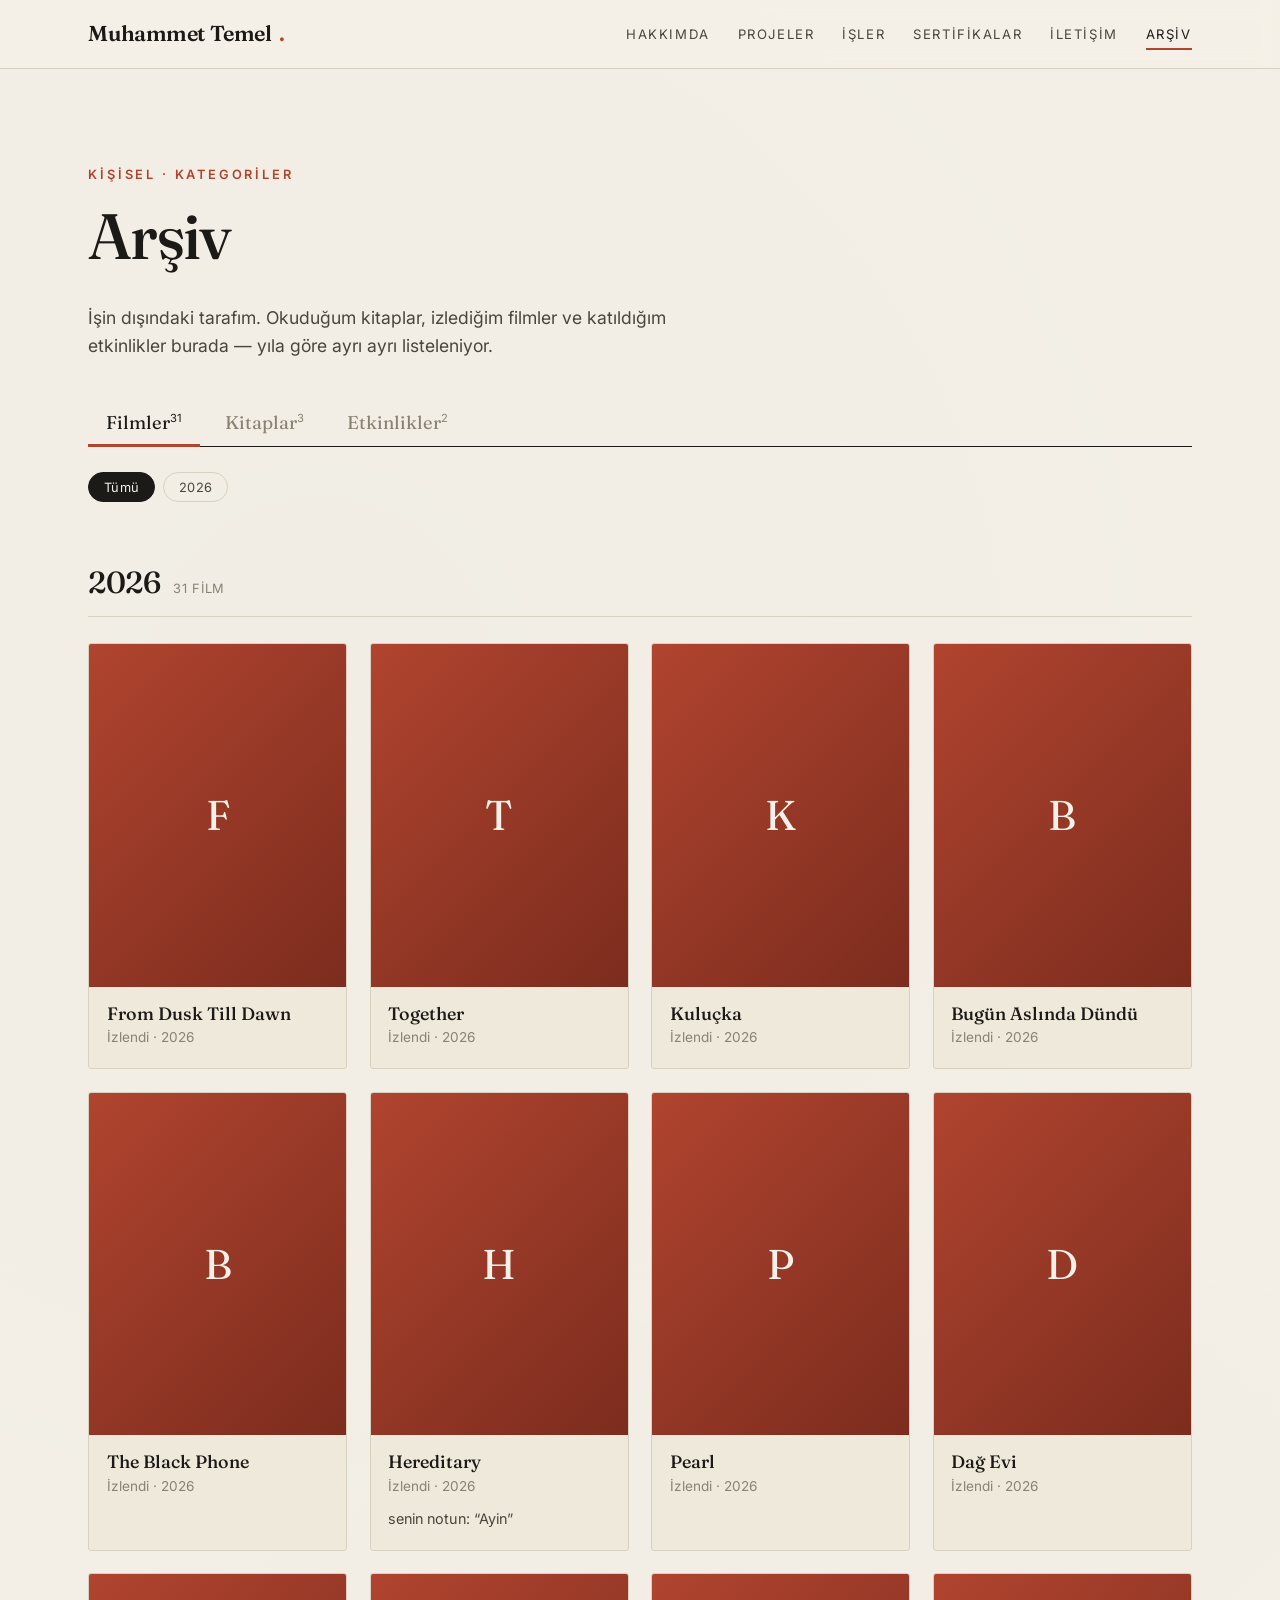
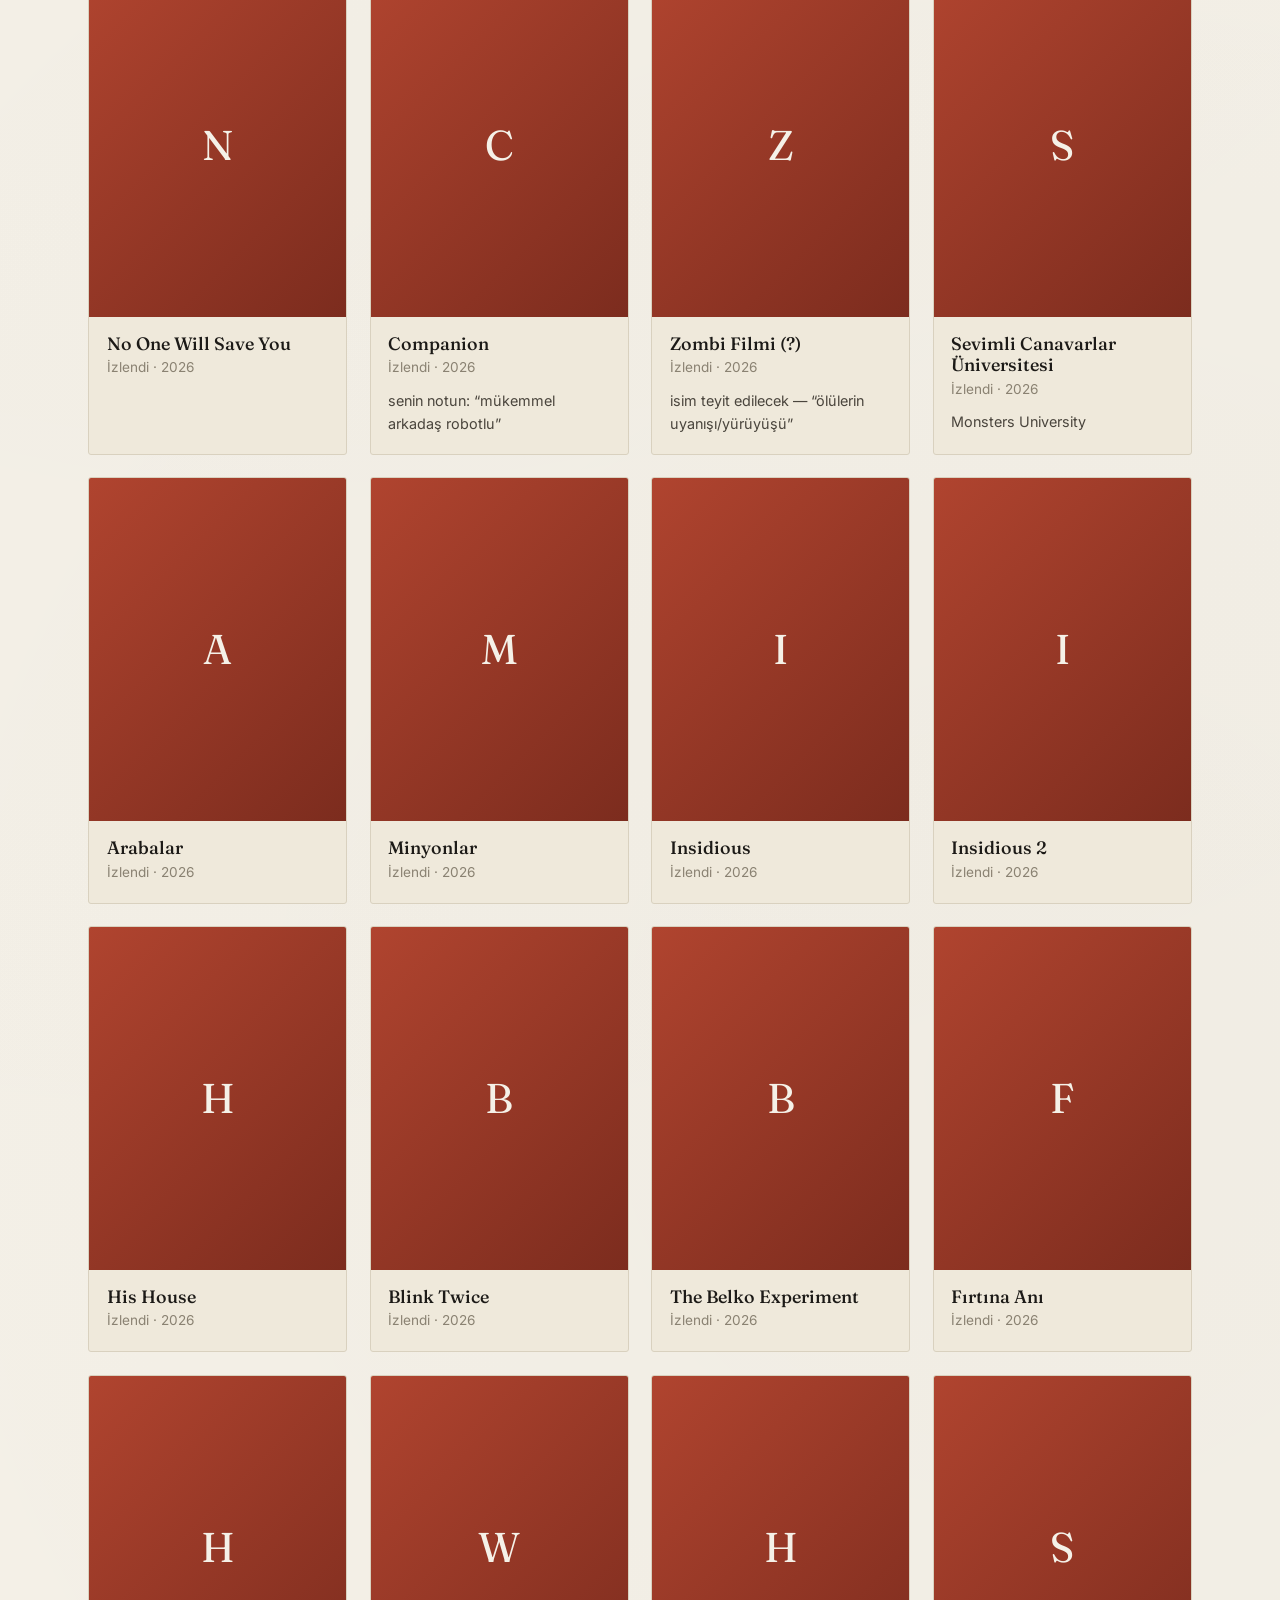
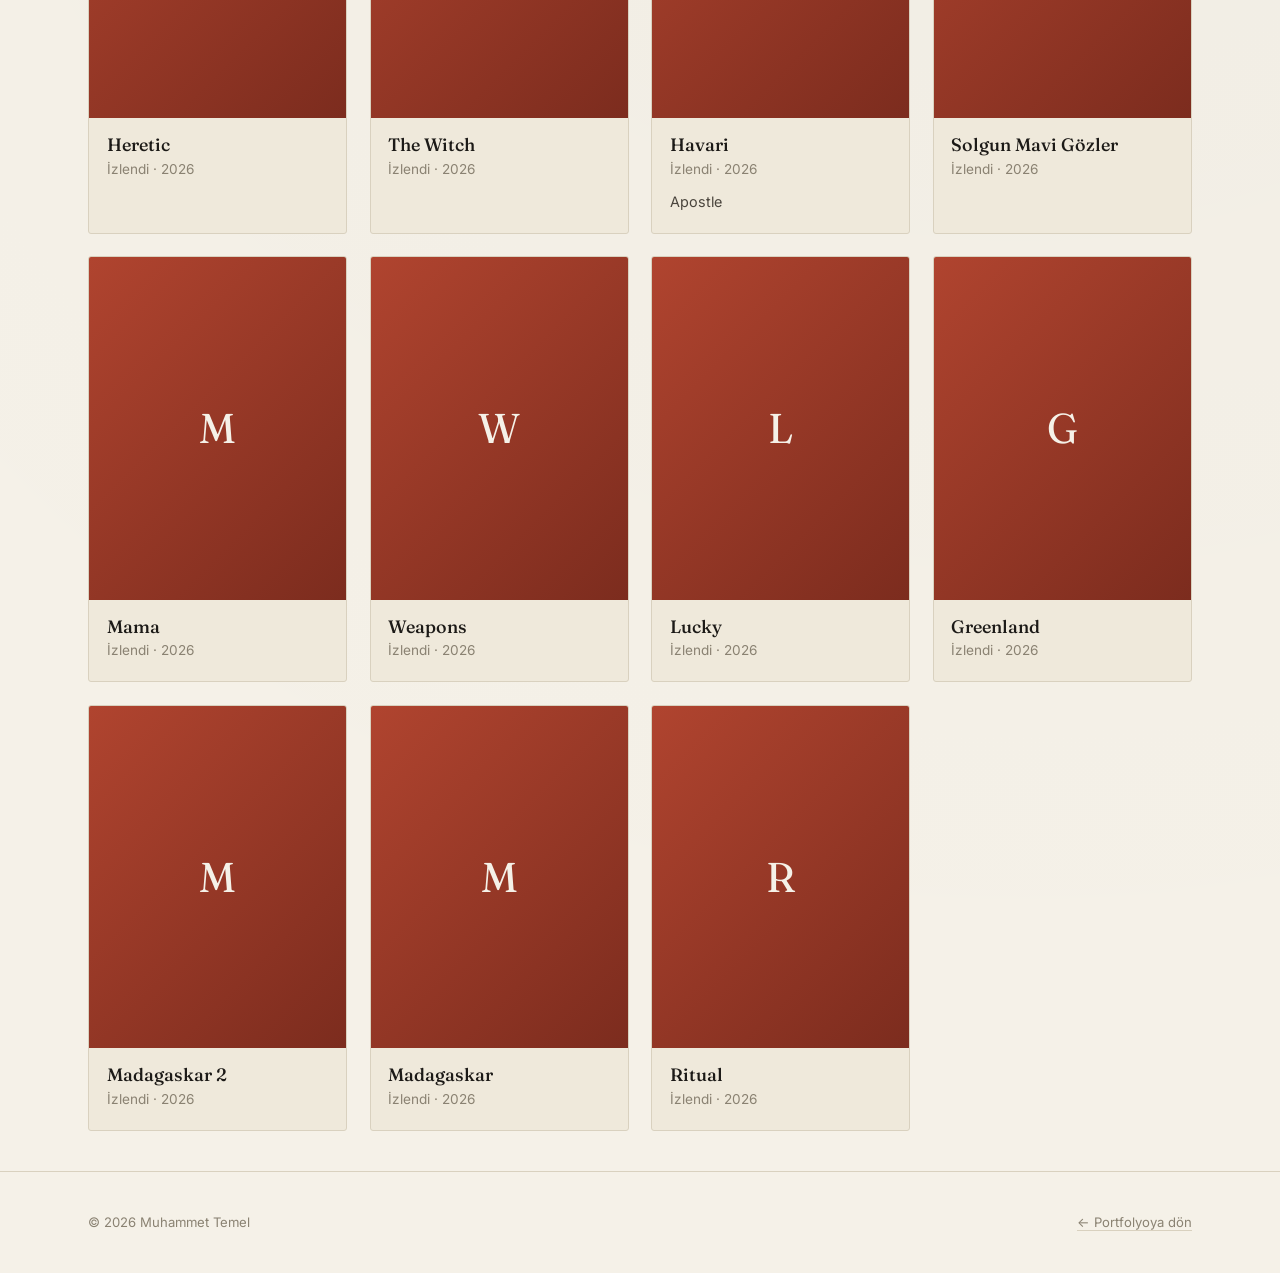
==== arsiv.html @ 8f371c39 "İlk commit: Portfolyo sitesi dosyaları" ====
<!DOCTYPE html>
<html lang="tr">
<head>
  <meta charset="UTF-8">
  <meta name="viewport" content="width=device-width, initial-scale=1.0">
  <title>Arşiv — Kitaplar, Filmler, Etkinlikler</title>
  <meta name="description" content="Okuduğum kitaplar, izlediğim filmler ve katıldığım etkinlikler.">
  <link rel="stylesheet" href="style.css">
</head>
<body>

  <header class="topbar">
    <div class="wrap">
      <a href="index.html" class="brand">Muhammet Temel<span class="dot">.</span></a>
      <button class="menu-btn" aria-label="Menü" id="menuBtn">☰</button>
      <nav class="nav" id="nav">
        <a href="index.html#hakkimda">Hakkımda</a>
        <a href="index.html#projeler">Projeler</a>
        <a href="index.html#isler">İşler</a>
        <a href="index.html#sertifikalar">Sertifikalar</a>
        <a href="index.html#iletisim">İletişim</a>
        <a href="arsiv.html" class="active">Arşiv</a>
      </nav>
    </div>
  </header>

  <main>
    <section class="archive-hero">
      <div class="wrap">
        <p class="eyebrow" style="color:var(--accent);font-weight:600;letter-spacing:.22em;text-transform:uppercase;font-size:.8rem">Kişisel · Kategoriler</p>
        <h1>Arşiv</h1>
        <p>İşin dışındaki tarafım. Okuduğum kitaplar, izlediğim filmler ve
          katıldığım etkinlikler burada — yıla göre ayrı ayrı listeleniyor.</p>

        <div class="tabs" id="tabs">
          <button class="tab active" data-panel="filmler">Filmler<span class="count">31</span></button>
          <button class="tab" data-panel="kitaplar">Kitaplar<span class="count">3</span></button>
          <button class="tab" data-panel="etkinlikler">Etkinlikler<span class="count">2</span></button>
        </div>

        <div class="yearbar" id="yearbar"></div>
      </div>
    </section>

    <div class="wrap">
      <!-- Filmler -->
      <section class="panel active" id="filmler">
        <div class="year-group" data-year="2026">
          <div class="year-head"><span>2026</span><em>31 film</em></div>
          <div class="media-grid">
          <article class="media film">
            <div class="cover">F</div>
            <div class="m-body">
              <h4>From Dusk Till Dawn</h4>
              <div class="m-sub">İzlendi · 2026</div>
            </div>
          </article>
          <article class="media film">
            <div class="cover">T</div>
            <div class="m-body">
              <h4>Together</h4>
              <div class="m-sub">İzlendi · 2026</div>
            </div>
          </article>
          <article class="media film">
            <div class="cover">K</div>
            <div class="m-body">
              <h4>Kuluçka</h4>
              <div class="m-sub">İzlendi · 2026</div>
            </div>
          </article>
          <article class="media film">
            <div class="cover">B</div>
            <div class="m-body">
              <h4>Bugün Aslında Dündü</h4>
              <div class="m-sub">İzlendi · 2026</div>
            </div>
          </article>
          <article class="media film">
            <div class="cover">B</div>
            <div class="m-body">
              <h4>The Black Phone</h4>
              <div class="m-sub">İzlendi · 2026</div>
            </div>
          </article>
          <article class="media film">
            <div class="cover">H</div>
            <div class="m-body">
              <h4>Hereditary</h4>
              <div class="m-sub">İzlendi · 2026</div>
              <p class="m-note">senin notun: “Ayin”</p>
            </div>
          </article>
          <article class="media film">
            <div class="cover">P</div>
            <div class="m-body">
              <h4>Pearl</h4>
              <div class="m-sub">İzlendi · 2026</div>
            </div>
          </article>
          <article class="media film">
            <div class="cover">D</div>
            <div class="m-body">
              <h4>Dağ Evi</h4>
              <div class="m-sub">İzlendi · 2026</div>
            </div>
          </article>
          <article class="media film">
            <div class="cover">N</div>
            <div class="m-body">
              <h4>No One Will Save You</h4>
              <div class="m-sub">İzlendi · 2026</div>
            </div>
          </article>
          <article class="media film">
            <div class="cover">C</div>
            <div class="m-body">
              <h4>Companion</h4>
              <div class="m-sub">İzlendi · 2026</div>
              <p class="m-note">senin notun: “mükemmel arkadaş robotlu”</p>
            </div>
          </article>
          <article class="media film">
            <div class="cover">Z</div>
            <div class="m-body">
              <h4>Zombi Filmi (?)</h4>
              <div class="m-sub">İzlendi · 2026</div>
              <p class="m-note">isim teyit edilecek — “ölülerin uyanışı/yürüyüşü”</p>
            </div>
          </article>
          <article class="media film">
            <div class="cover">S</div>
            <div class="m-body">
              <h4>Sevimli Canavarlar Üniversitesi</h4>
              <div class="m-sub">İzlendi · 2026</div>
              <p class="m-note">Monsters University</p>
            </div>
          </article>
          <article class="media film">
            <div class="cover">A</div>
            <div class="m-body">
              <h4>Arabalar</h4>
              <div class="m-sub">İzlendi · 2026</div>
            </div>
          </article>
          <article class="media film">
            <div class="cover">M</div>
            <div class="m-body">
              <h4>Minyonlar</h4>
              <div class="m-sub">İzlendi · 2026</div>
            </div>
          </article>
          <article class="media film">
            <div class="cover">I</div>
            <div class="m-body">
              <h4>Insidious</h4>
              <div class="m-sub">İzlendi · 2026</div>
            </div>
          </article>
          <article class="media film">
            <div class="cover">I</div>
            <div class="m-body">
              <h4>Insidious 2</h4>
              <div class="m-sub">İzlendi · 2026</div>
            </div>
          </article>
          <article class="media film">
            <div class="cover">H</div>
            <div class="m-body">
              <h4>His House</h4>
              <div class="m-sub">İzlendi · 2026</div>
            </div>
          </article>
          <article class="media film">
            <div class="cover">B</div>
            <div class="m-body">
              <h4>Blink Twice</h4>
              <div class="m-sub">İzlendi · 2026</div>
            </div>
          </article>
          <article class="media film">
            <div class="cover">B</div>
            <div class="m-body">
              <h4>The Belko Experiment</h4>
              <div class="m-sub">İzlendi · 2026</div>
            </div>
          </article>
          <article class="media film">
            <div class="cover">F</div>
            <div class="m-body">
              <h4>Fırtına Anı</h4>
              <div class="m-sub">İzlendi · 2026</div>
            </div>
          </article>
          <article class="media film">
            <div class="cover">H</div>
            <div class="m-body">
              <h4>Heretic</h4>
              <div class="m-sub">İzlendi · 2026</div>
            </div>
          </article>
          <article class="media film">
            <div class="cover">W</div>
            <div class="m-body">
              <h4>The Witch</h4>
              <div class="m-sub">İzlendi · 2026</div>
            </div>
          </article>
          <article class="media film">
            <div class="cover">H</div>
            <div class="m-body">
              <h4>Havari</h4>
              <div class="m-sub">İzlendi · 2026</div>
              <p class="m-note">Apostle</p>
            </div>
          </article>
          <article class="media film">
            <div class="cover">S</div>
            <div class="m-body">
              <h4>Solgun Mavi Gözler</h4>
              <div class="m-sub">İzlendi · 2026</div>
            </div>
          </article>
          <article class="media film">
            <div class="cover">M</div>
            <div class="m-body">
              <h4>Mama</h4>
              <div class="m-sub">İzlendi · 2026</div>
            </div>
          </article>
          <article class="media film">
            <div class="cover">W</div>
            <div class="m-body">
              <h4>Weapons</h4>
              <div class="m-sub">İzlendi · 2026</div>
            </div>
          </article>
          <article class="media film">
            <div class="cover">L</div>
            <div class="m-body">
              <h4>Lucky</h4>
              <div class="m-sub">İzlendi · 2026</div>
            </div>
          </article>
          <article class="media film">
            <div class="cover">G</div>
            <div class="m-body">
              <h4>Greenland</h4>
              <div class="m-sub">İzlendi · 2026</div>
            </div>
          </article>
          <article class="media film">
            <div class="cover">M</div>
            <div class="m-body">
              <h4>Madagaskar 2</h4>
              <div class="m-sub">İzlendi · 2026</div>
            </div>
          </article>
          <article class="media film">
            <div class="cover">M</div>
            <div class="m-body">
              <h4>Madagaskar</h4>
              <div class="m-sub">İzlendi · 2026</div>
            </div>
          </article>
          <article class="media film">
            <div class="cover">R</div>
            <div class="m-body">
              <h4>Ritual</h4>
              <div class="m-sub">İzlendi · 2026</div>
            </div>
          </article>
          </div>
        </div>
      </section>

      <!-- Kitaplar -->
      <section class="panel" id="kitaplar">
        <div class="year-group" data-year="2026">
          <div class="year-head"><span>2026</span><em>3 kitap</em></div>
          <div class="media-grid">
          <article class="media book">
            <div class="cover">S</div>
            <div class="m-body">
              <h4>Sıfırdan Bire</h4>
              <div class="m-sub">Peter Thiel · 2026</div>
            </div>
          </article>
          <article class="media book">
            <div class="cover">Z</div>
            <div class="m-body">
              <h4>Zengin Baba Yoksul Baba</h4>
              <div class="m-sub">Robert Kiyosaki · 2026</div>
            </div>
          </article>
          <article class="media book">
            <div class="cover">N</div>
            <div class="m-body">
              <h4>Nakit Akışı Çeyreği</h4>
              <div class="m-sub">Robert Kiyosaki · 2026</div>
            </div>
          </article>
          </div>
        </div>
      </section>

      <!-- Etkinlikler -->
      <section class="panel" id="etkinlikler">
        <div class="year-group" data-year="2026">
          <div class="year-head"><span>2026</span><em>2 etkinlik</em></div>
          <div class="timeline">
          <div class="event">
            <div class="e-date">2026</div>
            <h4>Datathon 2026 — Yarışmacı</h4>
            <div class="e-place">Öğrenci başarı tahmini · Ensemble ML</div>
            <p>Tablo verileri ile Türkçe mentor yorumlarını birlikte işleyen hibrit bir mimari kurdum. CatBoost, LightGBM ve fine-tuned Türkçe DistilBERT'i ensemble ederek public liderlik tablosunda 85.57 RMSE skoruna ulaştım. Güzel bir öğrenme ve optimizasyon süreciydi.</p>
          </div>
          <div class="event">
            <div class="e-date">Nisan 2026</div>
            <h4>Türkiye Uzay Ajansı — Astro Hackathon</h4>
            <div class="e-place">İstanbul · Yarışmacı</div>
            <p>Uzay temalı problemlere yönelik çözümler geliştirdik. Projemiz: Güneş patlamalarını canlı NASA verileriyle analiz edip, 1.5 milyon veriyle eğittiğimiz derin öğrenme modeliyle uydu, GPS ve elektrik altyapısına verebileceği zararları öngörmek.</p>
          </div>
          </div>
        </div>
      </section>
    </div>
  </main>

  <footer>
    <div class="wrap">
      <span>© 2026 Muhammet Temel</span>
      <span><a href="index.html" style="border-bottom:1px solid var(--line)">← Portfolyoya dön</a></span>
    </div>
  </footer>

  <script src="script.js"></script>
</body>
</html>
---- style.css ----
/* =========================================================
   Portfolyo — Editoryal tasarım
   Renk paleti, tipografi ve layout tek dosyada.
   ========================================================= */

@import url('https://fonts.googleapis.com/css2?family=Fraunces:ital,opsz,wght@0,9..144,400;0,9..144,500;0,9..144,600;1,9..144,400&family=Inter:wght@400;500;600&display=swap');

:root {
  /* Kağıt tonları — sıcak, dergi hissi */
  --paper: #f5f1e8;
  --paper-2: #efe9db;
  --ink: #1c1a17;
  --ink-soft: #4a453d;
  --muted: #8a8272;
  --line: #d9d1bf;
  --accent: #b0442f;   /* tuğla kırmızısı */
  --accent-2: #2f5b4c; /* koyu yeşil */

  --serif: 'Fraunces', Georgia, serif;
  --sans: 'Inter', system-ui, sans-serif;

  --maxw: 1180px;
  --gap: clamp(1rem, 3vw, 2.5rem);
}

* { box-sizing: border-box; margin: 0; padding: 0; }

html { scroll-behavior: smooth; }

body {
  background: var(--paper);
  color: var(--ink);
  font-family: var(--sans);
  font-size: 17px;
  line-height: 1.6;
  -webkit-font-smoothing: antialiased;
  /* İnce kağıt dokusu */
  background-image:
    radial-gradient(circle at 25% 15%, rgba(0,0,0,0.015) 0, transparent 60%),
    radial-gradient(circle at 80% 60%, rgba(0,0,0,0.02) 0, transparent 55%);
}

a { color: inherit; text-decoration: none; }

::selection { background: var(--accent); color: var(--paper); }

.wrap { max-width: var(--maxw); margin: 0 auto; padding: 0 var(--gap); }

/* ---------- Üst çubuk ---------- */
.topbar {
  position: sticky; top: 0; z-index: 50;
  background: color-mix(in srgb, var(--paper) 88%, transparent);
  backdrop-filter: blur(8px);
  border-bottom: 1px solid var(--line);
}
.topbar .wrap {
  display: flex; align-items: center; justify-content: space-between;
  height: 68px;
}
.brand {
  font-family: var(--serif);
  font-weight: 600; font-size: 1.35rem;
  letter-spacing: -0.02em;
  display: flex; align-items: baseline; gap: .5rem;
}
.brand .dot { color: var(--accent); }
.nav { display: flex; gap: 1.75rem; align-items: center; }
.nav a {
  font-size: .82rem; text-transform: uppercase;
  letter-spacing: .12em; color: var(--ink-soft);
  position: relative; padding: .2rem 0;
}
.nav a::after {
  content: ''; position: absolute; left: 0; bottom: -2px;
  width: 0; height: 1.5px; background: var(--accent);
  transition: width .25s ease;
}
.nav a:hover::after, .nav a.active::after { width: 100%; }
.nav a.active { color: var(--ink); }

.menu-btn { display: none; background: none; border: 0; cursor: pointer;
  font-size: 1.5rem; color: var(--ink); }

/* ---------- Hero ---------- */
.hero { padding: clamp(3.5rem, 9vw, 7rem) 0 clamp(2.5rem, 6vw, 4rem); }

/* Görsel arka planlı hero (La Haine) */
.hero--image {
  position: relative;
  min-height: 82vh;
  display: flex; align-items: flex-end;
  padding-bottom: clamp(3rem, 7vw, 5.5rem);
  overflow: hidden;
  background: var(--ink);
}
.hero--image .hero-bg {
  position: absolute; inset: 0;
  background: url('assets/hero.jpg') center 30% / cover no-repeat;
  filter: grayscale(100%) contrast(1.05);
  /* film greni + odak: üstten ve alttan koyulaşan katman */
}
.hero--image .hero-bg::after {
  content: ''; position: absolute; inset: 0;
  background:
    linear-gradient(180deg, rgba(20,18,15,.55) 0%, rgba(20,18,15,.15) 35%, rgba(20,18,15,.75) 100%),
    linear-gradient(90deg, rgba(20,18,15,.65) 0%, rgba(20,18,15,.1) 55%);
}
.hero--image .wrap { position: relative; z-index: 2; }
.hero.hero--image .eyebrow { color: #e8c9c0; }
.hero.hero--image h1 { color: var(--paper); max-width: 18ch; }
.hero.hero--image h1 em { color: #e0755f; }
.hero.hero--image .lede { color: #ffffff; }
.hero--image .btn-ghost { border-color: var(--paper); color: var(--paper); }
.hero--image .btn-ghost:hover { background: var(--paper); color: var(--ink); }
.hero--image .btn-primary { background: var(--paper); color: var(--ink); }
.hero--image .btn-primary:hover { background: var(--accent); color: var(--paper); }
/* ince film greni dokusu */
.hero--image::after {
  content: ''; position: absolute; inset: 0; z-index: 1; pointer-events: none;
  opacity: .06; mix-blend-mode: overlay;
  background-image: url("data:image/svg+xml,%3Csvg xmlns='http://www.w3.org/2000/svg' width='120' height='120'%3E%3Cfilter id='n'%3E%3CfeTurbulence type='fractalNoise' baseFrequency='0.9' numOctaves='2'/%3E%3C/filter%3E%3Crect width='100%25' height='100%25' filter='url(%23n)'/%3E%3C/svg%3E");
}
.hero .eyebrow {
  font-size: .8rem; letter-spacing: .22em; text-transform: uppercase;
  color: var(--accent); margin-bottom: 1.4rem; font-weight: 600;
}
.hero h1 {
  font-family: var(--serif);
  font-size: clamp(2.6rem, 8vw, 5.6rem);
  line-height: 1.02; letter-spacing: -0.03em;
  font-weight: 500; max-width: 15ch;
}
.hero h1 em { font-style: italic; color: var(--accent); }
.hero .lede {
  margin-top: 1.8rem; max-width: 52ch;
  font-size: clamp(1.05rem, 2.2vw, 1.28rem);
  color: var(--ink-soft);
}
.hero-actions { margin-top: 2.4rem; display: flex; gap: 1rem; flex-wrap: wrap; }

.btn {
  display: inline-flex; align-items: center; gap: .5rem;
  padding: .8rem 1.5rem; border-radius: 2px;
  font-size: .85rem; letter-spacing: .06em; text-transform: uppercase;
  font-weight: 500; cursor: pointer; transition: transform .15s, background .2s;
}
.btn-primary { background: var(--ink); color: var(--paper); }
.btn-primary:hover { background: var(--accent); }
.btn-ghost { border: 1px solid var(--ink); }
.btn-ghost:hover { background: var(--ink); color: var(--paper); }
.btn:active { transform: translateY(1px); }

/* ---------- Bölüm başlıkları ---------- */
.section { padding: clamp(3rem, 7vw, 5.5rem) 0; }
.section-head {
  display: flex; align-items: baseline; gap: 1rem;
  border-top: 1.5px solid var(--ink);
  padding-top: 1rem; margin-bottom: 2.8rem;
}
.section-head .num {
  font-family: var(--serif); font-size: .95rem; color: var(--muted);
}
.section-head h2 {
  font-family: var(--serif); font-weight: 500;
  font-size: clamp(1.7rem, 4vw, 2.6rem); letter-spacing: -0.02em;
}
.section-head .aside {
  margin-left: auto; font-size: .82rem; color: var(--muted);
  max-width: 26ch; text-align: right;
}

/* ---------- Hakkımda ---------- */
.about-grid { display: grid; grid-template-columns: 1.4fr 1fr; gap: clamp(2rem,5vw,4rem); align-items: start; }
.about-grid p { font-size: 1.12rem; color: var(--ink-soft); margin-bottom: 1.1rem; }
.about-grid p strong { color: var(--ink); font-weight: 500; }
.facts { border-left: 2px solid var(--accent); padding-left: 1.4rem; }
.facts dt { font-size: .72rem; letter-spacing: .14em; text-transform: uppercase; color: var(--muted); margin-top: 1.1rem; }
.facts dt:first-child { margin-top: 0; }
.facts dd { font-family: var(--serif); font-size: 1.15rem; margin-top: .1rem; }

/* ---------- Projeler ---------- */
.projects { display: grid; gap: 0; }
.project {
  display: grid; grid-template-columns: auto 1fr auto;
  gap: clamp(1rem, 4vw, 3rem); align-items: baseline;
  padding: 1.8rem 0; border-bottom: 1px solid var(--line);
  transition: padding-left .25s ease;
}
.project:hover { padding-left: 1rem; }
.project .p-num { font-family: var(--serif); color: var(--muted); font-size: 1rem; }
.project .p-body h3 {
  font-family: var(--serif); font-weight: 500;
  font-size: clamp(1.3rem, 3vw, 1.9rem); letter-spacing: -0.01em;
}
.project .p-body p { color: var(--ink-soft); margin-top: .35rem; max-width: 60ch; }
.project .p-tags { margin-top: .7rem; display: flex; gap: .5rem; flex-wrap: wrap; }
.tag {
  font-size: .7rem; letter-spacing: .08em; text-transform: uppercase;
  color: var(--ink-soft); border: 1px solid var(--line);
  padding: .2rem .6rem; border-radius: 20px;
}
.project .p-meta { text-align: right; color: var(--muted); font-size: .85rem; white-space: nowrap; }
.project .p-arrow { font-size: 1.6rem; color: var(--accent); opacity: 0; transition: opacity .25s, transform .25s; }
.project:hover .p-arrow { opacity: 1; transform: translateX(4px); }

/* ---------- Yetenekler ---------- */
.skills-grid { display: grid; grid-template-columns: repeat(auto-fill, minmax(280px, 1fr)); gap: 1.4rem; }
.skill-cat { border-top: 2px solid var(--accent); padding-top: 1rem; }
.skill-cat h3 {
  font-family: var(--serif); font-weight: 500; font-size: 1.2rem; margin-bottom: .9rem;
}
.skill-cat .chips { display: flex; flex-wrap: wrap; gap: .5rem; }
.skill-cat .chip {
  font-size: .82rem; color: var(--ink-soft);
  background: var(--paper-2); border: 1px solid var(--line);
  padding: .35rem .75rem; border-radius: 4px; transition: all .18s;
}
.skill-cat .chip:hover { border-color: var(--accent); color: var(--ink); }

/* ---------- Müşteri çalışmaları (galeri) ---------- */
.work-grid { display: grid; grid-template-columns: repeat(auto-fill, minmax(320px, 1fr)); gap: 1.6rem; }
.work {
  display: block; border: 1px solid var(--line); background: var(--paper-2);
  border-radius: 4px; overflow: hidden;
  transition: transform .2s, box-shadow .2s;
}
.work:hover { transform: translateY(-4px); box-shadow: 0 18px 40px -22px rgba(0,0,0,.45); }
.work .w-thumb {
  aspect-ratio: 16/10; position: relative; overflow: hidden;
  background: linear-gradient(135deg, var(--accent-2), #1f3d33);
  display: grid; place-items: center;
}
.work:nth-child(2n) .w-thumb { background: linear-gradient(135deg, var(--accent), #7c2c1e); }
.work:nth-child(3n) .w-thumb { background: linear-gradient(135deg, #3a3a44, #1c1a17); }
.work .w-thumb span {
  font-family: var(--serif); font-size: 3rem; color: rgba(245,241,232,.9);
  letter-spacing: -0.02em;
}
.work .w-thumb::after {
  content: 'Siteyi ziyaret et  ↗'; position: absolute; inset: 0;
  display: grid; place-items: center; background: rgba(20,18,15,.55);
  color: var(--paper); font-size: .82rem; letter-spacing: .08em; text-transform: uppercase;
  opacity: 0; transition: opacity .25s;
}
.work:hover .w-thumb::after { opacity: 1; }
.work .w-body { padding: 1.1rem 1.3rem 1.4rem; }
.work .w-body h3 { font-family: var(--serif); font-weight: 500; font-size: 1.3rem; }
.work .w-body .w-meta { display: flex; justify-content: space-between; align-items: center; margin-top: .5rem; }
.work .w-body .w-type { font-size: .82rem; color: var(--ink-soft); }
.work .w-body .w-year { font-size: .8rem; color: var(--muted); }

/* ---------- Sertifikalar ---------- */
.cert-grid { display: grid; grid-template-columns: repeat(auto-fill, minmax(250px, 1fr)); gap: 1.2rem; }
.cert {
  background: var(--paper-2); border: 1px solid var(--line);
  padding: 1.4rem; border-radius: 3px; position: relative;
  transition: transform .2s, box-shadow .2s;
}
.cert:hover { transform: translateY(-3px); box-shadow: 0 10px 30px -18px rgba(0,0,0,.35); }
.cert .c-issuer { font-size: .74rem; letter-spacing: .12em; text-transform: uppercase; color: var(--accent); font-weight: 600; }
.cert h4 { font-family: var(--serif); font-weight: 500; font-size: 1.22rem; margin: .5rem 0 .3rem; }
.cert .c-date { font-size: .82rem; color: var(--muted); }

/* ---------- İletişim ---------- */
.contact { background: var(--ink); color: var(--paper); }
.contact .section-head { border-color: var(--paper); }
.contact .section-head h2, .contact .section-head .num { color: var(--paper); }
.contact-grid { display: grid; grid-template-columns: 1fr 1fr; gap: clamp(2rem,5vw,4rem); align-items: end; }
.contact h3 { font-family: var(--serif); font-weight: 400; font-size: clamp(1.8rem,5vw,3rem); line-height: 1.15; }
.contact h3 a { border-bottom: 2px solid var(--accent); }
.contact h3 a:hover { color: var(--accent); }
.contact-links { display: grid; gap: .3rem; }
.contact-links a {
  display: flex; justify-content: space-between; align-items: center;
  padding: .9rem 0; border-bottom: 1px solid rgba(245,241,232,.2);
  font-size: .95rem;
}
.contact-links a span:last-child { color: rgba(245,241,232,.55); font-size: .82rem; }
.contact-links a:hover { color: var(--accent); }

/* ---------- Footer ---------- */
footer { padding: 2.5rem 0; border-top: 1px solid var(--line); }
footer .wrap { display: flex; justify-content: space-between; flex-wrap: wrap; gap: 1rem; font-size: .82rem; color: var(--muted); }

/* ---------- Arşiv sayfası ---------- */
.archive-hero { padding: clamp(3rem,7vw,5rem) 0 1rem; }
.archive-hero h1 { font-family: var(--serif); font-weight: 500; font-size: clamp(2.2rem,7vw,4rem); letter-spacing: -0.03em; }
.archive-hero p { color: var(--ink-soft); max-width: 55ch; margin-top: 1rem; font-size: 1.1rem; }

.tabs { display: flex; gap: .5rem; flex-wrap: wrap; margin: 2.5rem 0 0; border-bottom: 1.5px solid var(--ink); }
.tab {
  background: none; border: 0; cursor: pointer;
  font-family: var(--serif); font-size: 1.15rem; color: var(--muted);
  padding: .7rem 1.1rem; position: relative; transition: color .2s;
}
.tab .count { font-family: var(--sans); font-size: .7rem; vertical-align: super; }
.tab:hover { color: var(--ink-soft); }
.tab.active { color: var(--ink); }
.tab.active::after {
  content: ''; position: absolute; left: 0; bottom: -1.5px; width: 100%;
  height: 3px; background: var(--accent);
}

/* Yıl seçici çubuk */
.yearbar { display: flex; gap: .5rem; flex-wrap: wrap; margin-top: 1.6rem; }
.ybtn {
  background: none; border: 1px solid var(--line); cursor: pointer;
  font-family: var(--sans); font-size: .8rem; letter-spacing: .04em;
  color: var(--ink-soft); padding: .4rem .9rem; border-radius: 20px;
  transition: all .18s;
}
.ybtn:hover { border-color: var(--ink); color: var(--ink); }
.ybtn.active { background: var(--ink); color: var(--paper); border-color: var(--ink); }

/* Yıl grubu başlığı */
.year-group { margin-bottom: 2.5rem; }
.year-head {
  display: flex; align-items: baseline; gap: .8rem;
  border-bottom: 1px solid var(--line); padding-bottom: .6rem; margin-bottom: 1.6rem;
}
.year-head span { font-family: var(--serif); font-size: 1.9rem; font-weight: 500; letter-spacing: -0.02em; }
.year-head em { font-style: normal; font-size: .8rem; color: var(--muted); letter-spacing: .06em; text-transform: uppercase; }

.panel { display: none; padding-top: 2.5rem; }
.panel.active { display: block; animation: fade .35s ease; }
@keyframes fade { from { opacity: 0; transform: translateY(8px); } to { opacity: 1; transform: none; } }

/* Kitap / film kartları */
.media-grid { display: grid; grid-template-columns: repeat(auto-fill, minmax(220px,1fr)); gap: 1.4rem; }
.media {
  border: 1px solid var(--line); background: var(--paper-2);
  border-radius: 3px; overflow: hidden; transition: transform .2s, box-shadow .2s;
}
.media:hover { transform: translateY(-4px); box-shadow: 0 14px 34px -20px rgba(0,0,0,.4); }
.media .cover {
  aspect-ratio: 3/4; display: grid; place-items: center;
  font-family: var(--serif); font-size: 2.6rem; color: var(--paper);
  background: linear-gradient(135deg, var(--accent-2), #1f3d33);
}
.media.film .cover { background: linear-gradient(135deg, var(--accent), #7c2c1e); }
.media .m-body { padding: 1rem 1.1rem 1.2rem; }
.media .m-body h4 { font-family: var(--serif); font-weight: 500; font-size: 1.12rem; line-height: 1.2; }
.media .m-body .m-sub { font-size: .85rem; color: var(--muted); margin-top: .2rem; }
.media .m-body .m-note { font-size: .9rem; color: var(--ink-soft); margin-top: .6rem; }
.stars { color: var(--accent); font-size: .8rem; margin-top: .5rem; letter-spacing: 1px; }
.stars .off { color: var(--line); }

/* Etkinlik zaman çizelgesi */
.timeline { border-left: 2px solid var(--line); margin-left: .5rem; }
.event { position: relative; padding: 0 0 2rem 2rem; }
.event::before {
  content: ''; position: absolute; left: -7px; top: .35rem;
  width: 12px; height: 12px; border-radius: 50%;
  background: var(--paper); border: 2px solid var(--accent);
}
.event .e-date { font-size: .75rem; letter-spacing: .12em; text-transform: uppercase; color: var(--accent); font-weight: 600; }
.event h4 { font-family: var(--serif); font-weight: 500; font-size: 1.3rem; margin: .3rem 0 .2rem; }
.event .e-place { color: var(--muted); font-size: .9rem; }
.event p { color: var(--ink-soft); margin-top: .5rem; max-width: 60ch; }

/* ---------- Responsive ---------- */
@media (max-width: 820px) {
  .about-grid, .contact-grid { grid-template-columns: 1fr; }
  .section-head .aside { display: none; }
  .project { grid-template-columns: auto 1fr; }
  .project .p-meta, .project .p-arrow { display: none; }
  .nav { position: fixed; inset: 68px 0 auto 0; flex-direction: column;
    background: var(--paper); border-bottom: 1px solid var(--line);
    padding: 1.5rem var(--gap); gap: 1.1rem; transform: translateY(-120%);
    transition: transform .3s ease; }
  .nav.open { transform: translateY(0); }
  .menu-btn { display: block; }
}
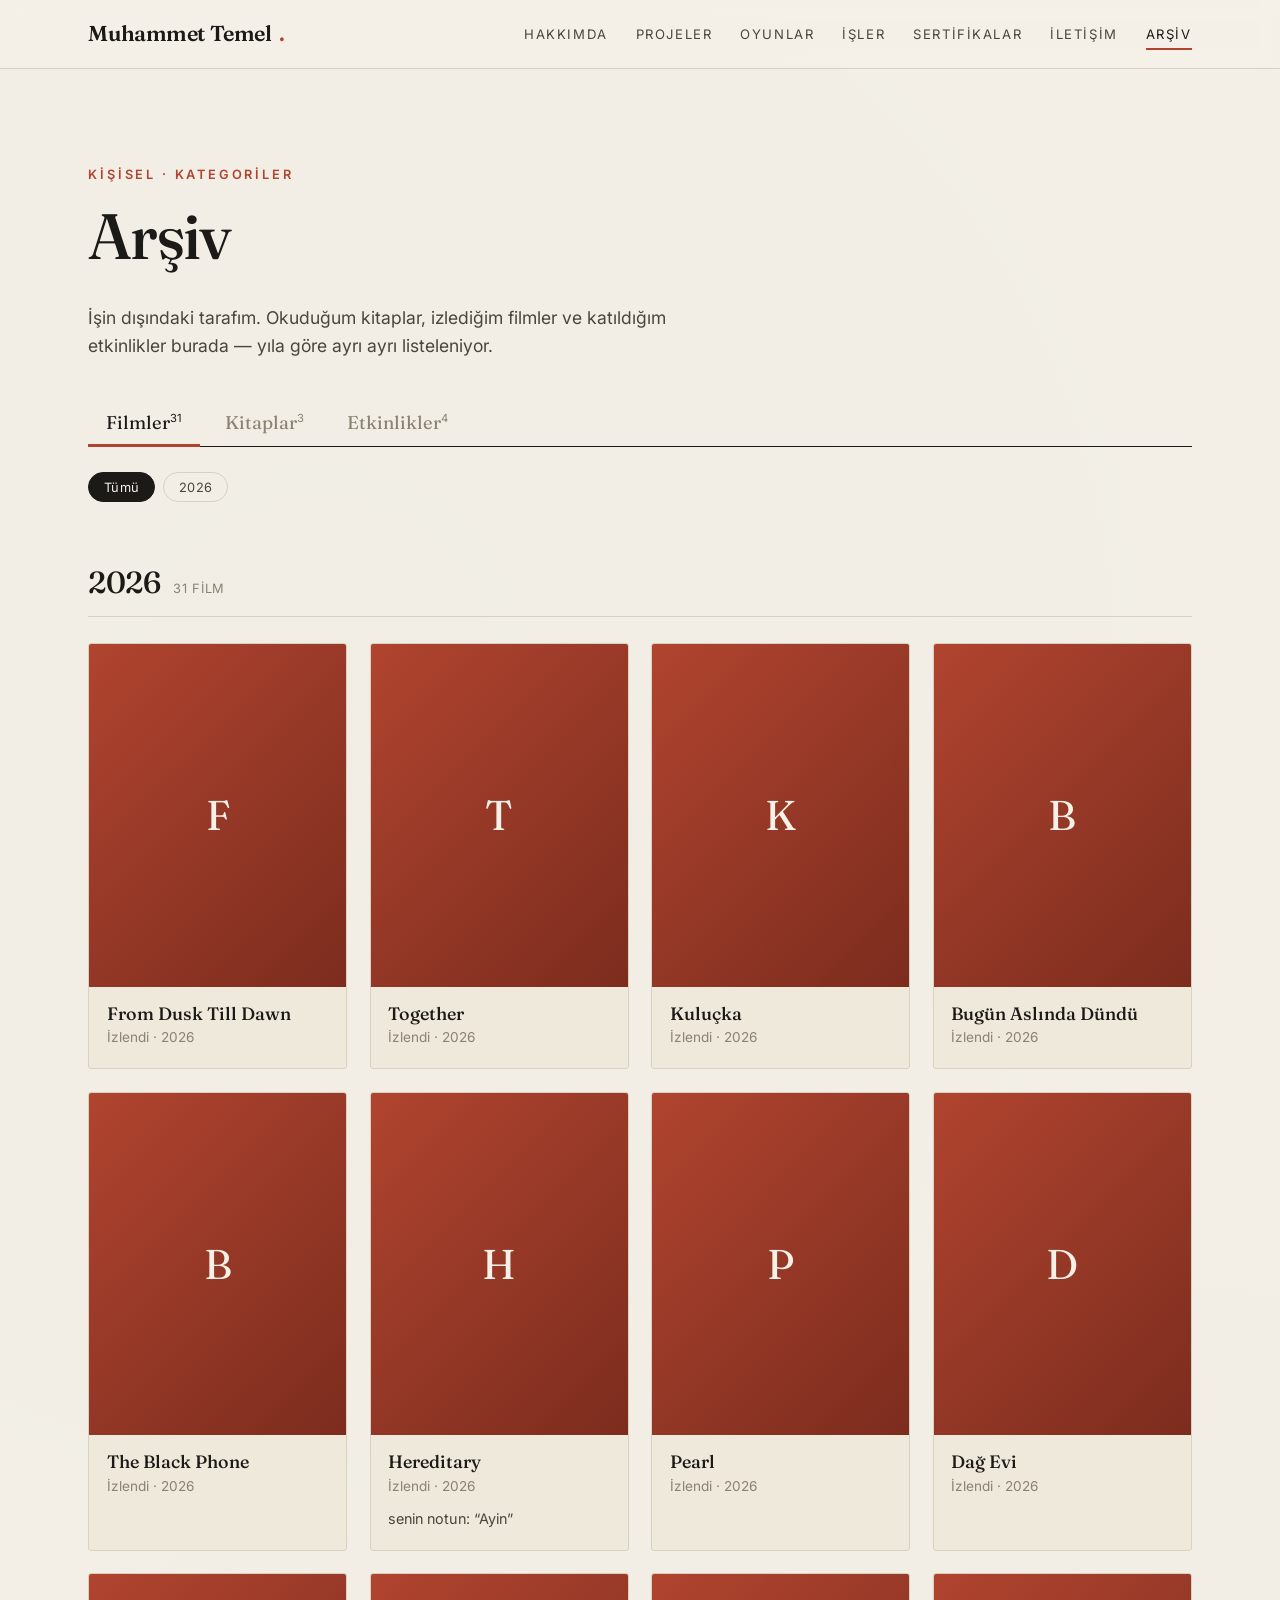
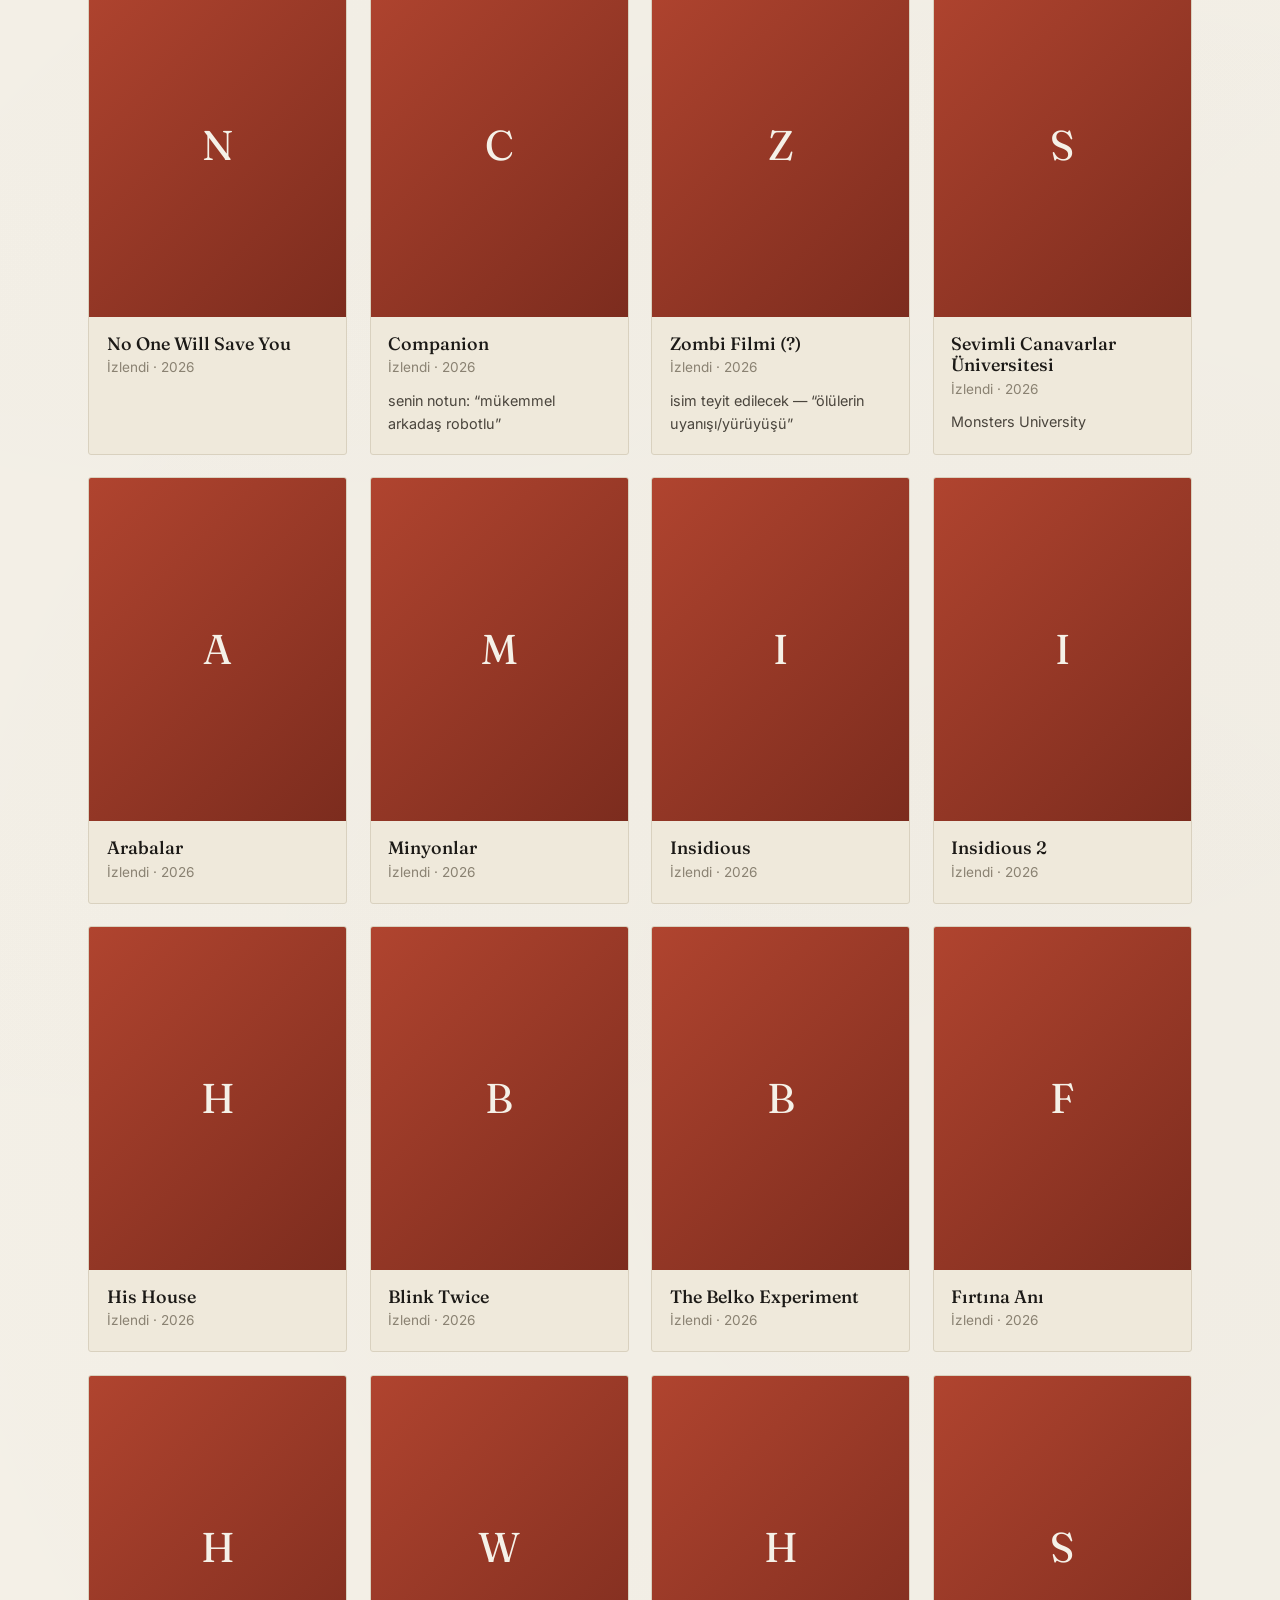
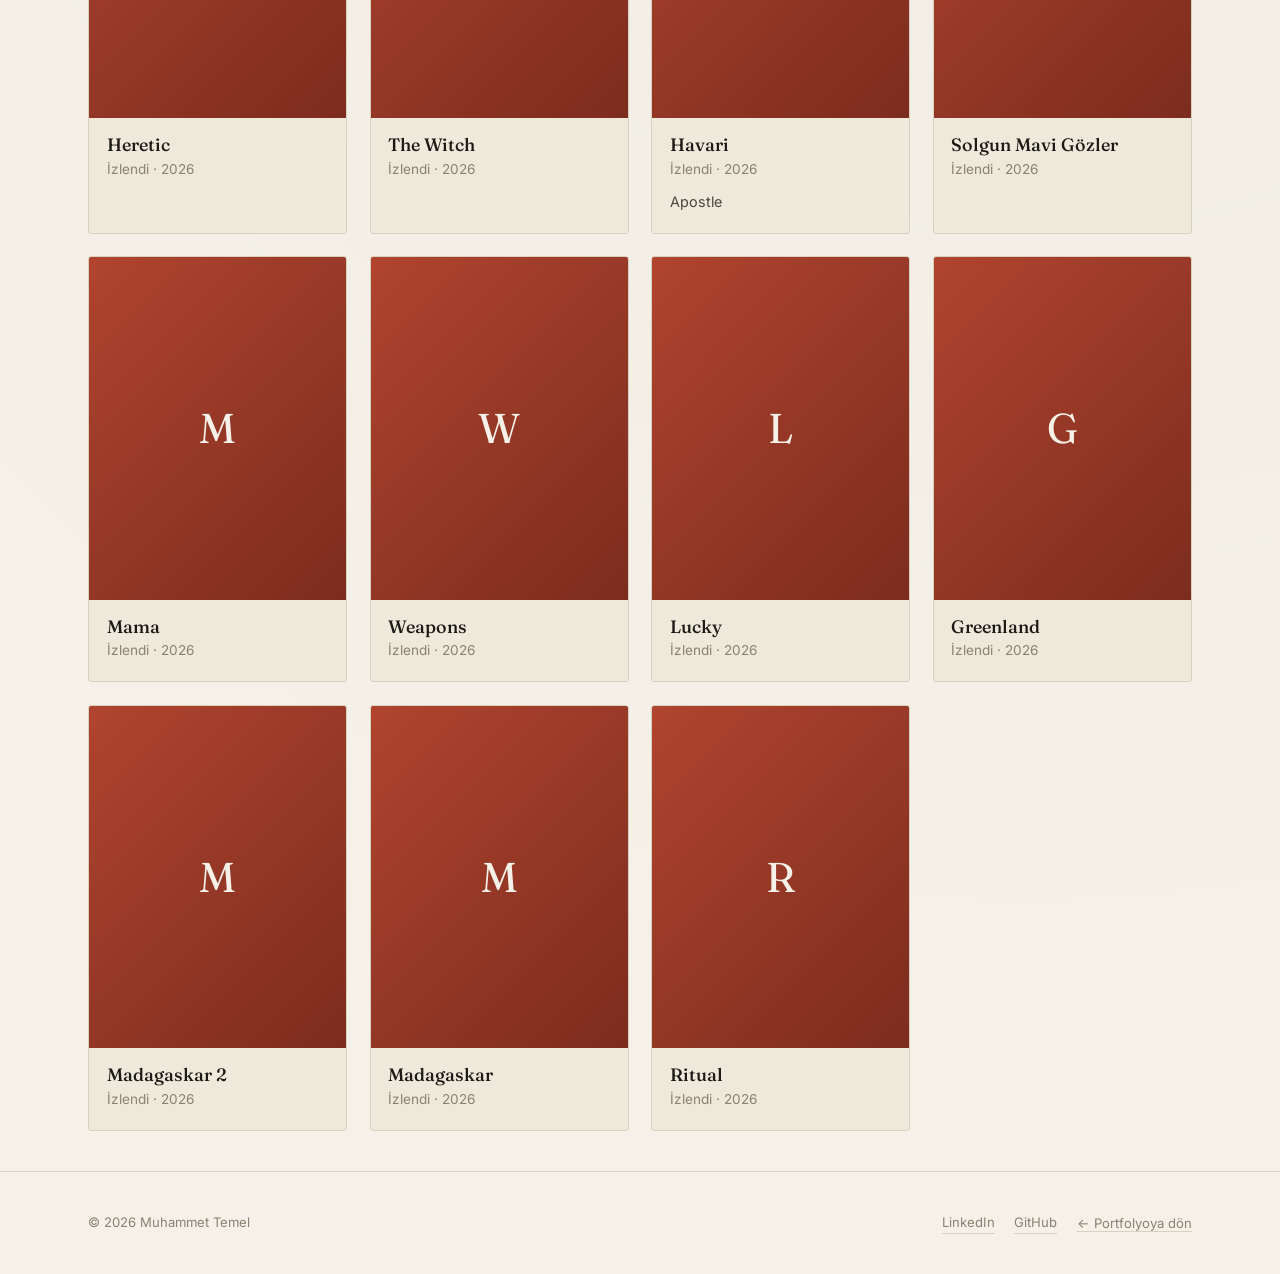
==== commit a0c775e9: "Yeni mobil oyunlar (Google Play), Roketsan ve NASA sertifikalari, LinkedIn profili eklendi" ====
--- a/arsiv.html
+++ b/arsiv.html
@@ -16,6 +16,7 @@
       <nav class="nav" id="nav">
         <a href="index.html#hakkimda">Hakkımda</a>
         <a href="index.html#projeler">Projeler</a>
+        <a href="index.html#oyunlar">Oyunlar</a>
         <a href="index.html#isler">İşler</a>
         <a href="index.html#sertifikalar">Sertifikalar</a>
         <a href="index.html#iletisim">İletişim</a>
@@ -35,7 +36,7 @@
         <div class="tabs" id="tabs">
           <button class="tab active" data-panel="filmler">Filmler<span class="count">31</span></button>
           <button class="tab" data-panel="kitaplar">Kitaplar<span class="count">3</span></button>
-          <button class="tab" data-panel="etkinlikler">Etkinlikler<span class="count">2</span></button>
+          <button class="tab" data-panel="etkinlikler">Etkinlikler<span class="count">4</span></button>
         </div>
 
         <div class="yearbar" id="yearbar"></div>
@@ -307,8 +308,20 @@
       <!-- Etkinlikler -->
       <section class="panel" id="etkinlikler">
         <div class="year-group" data-year="2026">
-          <div class="year-head"><span>2026</span><em>2 etkinlik</em></div>
+          <div class="year-head"><span>2026</span><em>4 etkinlik</em></div>
           <div class="timeline">
+          <div class="event">
+            <div class="e-date">2026</div>
+            <h4>Roketsan LevelUp Workshop — 3 Günlük Seri</h4>
+            <div class="e-place">Savunma Sanayii & Yapay Zeka Atölyesi</div>
+            <p>Roketsan LevelUp kapsamında üç ayrı alanda yoğunlaştırılmış eğitim ve proje geliştirme süreci: 1. Gün Gemini API ile doküman analizi ve RAG ajanı geliştirme, 2. Gün MobileNetV2 ile transfer learning ve görüntü işleme modelleri, 3. Gün Kalman filtresi ve sensör füzyonu tabanlı otonom navigasyon sistemleri.</p>
+          </div>
+          <div class="event">
+            <div class="e-date">2026</div>
+            <h4>NASA International Space Apps Challenge</h4>
+            <div class="e-place">Küresel Hackathon · Katılımcı</div>
+            <p>NASA'nın açık kaynaklı uzay ve yer gözlem verileri kullanılarak dünyadaki ve uzaydaki gerçek problemlere yönelik yenilikçi çözümler üretilen uluslararası hackathon maratonu.</p>
+          </div>
           <div class="event">
             <div class="e-date">2026</div>
             <h4>Datathon 2026 — Yarışmacı</h4>
@@ -330,7 +343,11 @@
   <footer>
     <div class="wrap">
       <span>© 2026 Muhammet Temel</span>
-      <span><a href="index.html" style="border-bottom:1px solid var(--line)">← Portfolyoya dön</a></span>
+      <div style="display:flex; gap:1.2rem; align-items:center;">
+        <a href="https://www.linkedin.com/in/muhammet-temel-47734a2a6/" target="_blank" rel="noopener" style="border-bottom:1px solid var(--line)">LinkedIn</a>
+        <a href="https://github.com/temelinho" target="_blank" rel="noopener" style="border-bottom:1px solid var(--line)">GitHub</a>
+        <span><a href="index.html" style="border-bottom:1px solid var(--line)">← Portfolyoya dön</a></span>
+      </div>
     </div>
   </footer>
 
--- a/style.css
+++ b/style.css
@@ -203,6 +203,101 @@
 .project .p-arrow { font-size: 1.6rem; color: var(--accent); opacity: 0; transition: opacity .25s, transform .25s; }
 .project:hover .p-arrow { opacity: 1; transform: translateX(4px); }
 
+/* ---------- Oyunlar (Mobil & Google Play) ---------- */
+.games-grid {
+  display: grid;
+  grid-template-columns: repeat(auto-fit, minmax(320px, 1fr));
+  gap: 1.8rem;
+}
+.game-card {
+  display: flex;
+  flex-direction: column;
+  background: var(--paper-2);
+  border: 1px solid var(--line);
+  border-radius: 4px;
+  padding: 1.8rem;
+  position: relative;
+  transition: transform .2s ease, box-shadow .2s ease, border-color .2s ease;
+}
+.game-card:hover {
+  transform: translateY(-4px);
+  border-color: var(--accent);
+  box-shadow: 0 16px 36px -18px rgba(0,0,0,.35);
+}
+.game-header {
+  display: flex;
+  align-items: center;
+  justify-content: space-between;
+  margin-bottom: 1.1rem;
+}
+.game-badge {
+  display: inline-flex;
+  align-items: center;
+  gap: .4rem;
+  font-size: .72rem;
+  letter-spacing: .1em;
+  text-transform: uppercase;
+  font-weight: 600;
+  color: var(--accent-2);
+  background: rgba(47, 91, 76, 0.08);
+  padding: .3rem .65rem;
+  border-radius: 20px;
+  border: 1px solid rgba(47, 91, 76, 0.2);
+}
+.game-icon-box {
+  width: 52px;
+  height: 52px;
+  border-radius: 12px;
+  background: linear-gradient(135deg, var(--accent), #7c2c1e);
+  color: var(--paper);
+  display: grid;
+  place-items: center;
+  font-family: var(--serif);
+  font-size: 1.5rem;
+  font-weight: 600;
+  box-shadow: 0 4px 12px rgba(176, 68, 47, 0.25);
+}
+.game-card:nth-child(2) .game-icon-box {
+  background: linear-gradient(135deg, var(--accent-2), #1f3d33);
+  box-shadow: 0 4px 12px rgba(47, 91, 76, 0.25);
+}
+.game-card h3 {
+  font-family: var(--serif);
+  font-weight: 500;
+  font-size: 1.45rem;
+  line-height: 1.25;
+  margin-bottom: .6rem;
+}
+.game-card p {
+  color: var(--ink-soft);
+  font-size: .95rem;
+  line-height: 1.55;
+  flex-grow: 1;
+  margin-bottom: 1.2rem;
+}
+.game-actions {
+  display: flex;
+  align-items: center;
+  justify-content: space-between;
+  padding-top: 1rem;
+  border-top: 1px solid var(--line);
+  margin-top: auto;
+}
+.play-btn {
+  display: inline-flex;
+  align-items: center;
+  gap: .5rem;
+  font-size: .82rem;
+  font-weight: 600;
+  letter-spacing: .04em;
+  color: var(--accent);
+  transition: transform .15s ease, color .15s ease;
+}
+.play-btn:hover {
+  color: var(--ink);
+  transform: translateX(3px);
+}
+
 /* ---------- Yetenekler ---------- */
 .skills-grid { display: grid; grid-template-columns: repeat(auto-fill, minmax(280px, 1fr)); gap: 1.4rem; }
 .skill-cat { border-top: 2px solid var(--accent); padding-top: 1rem; }
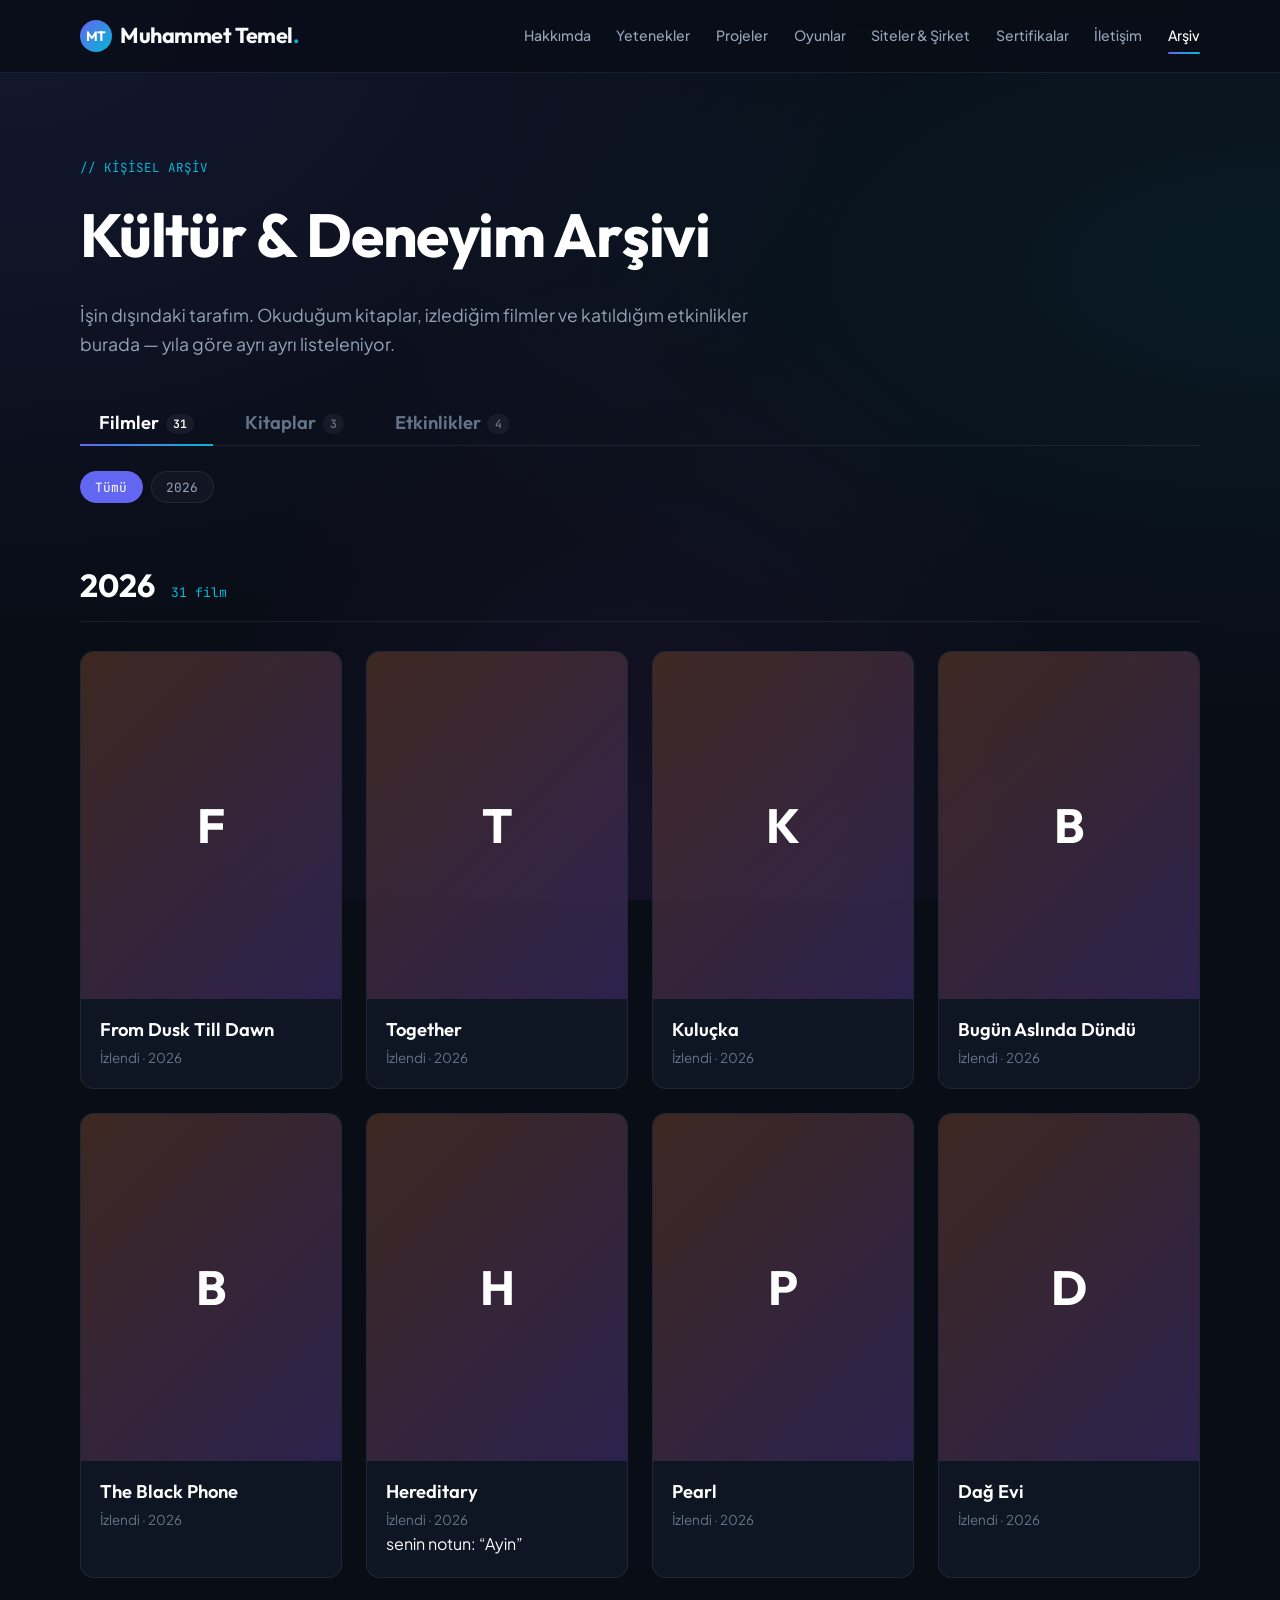
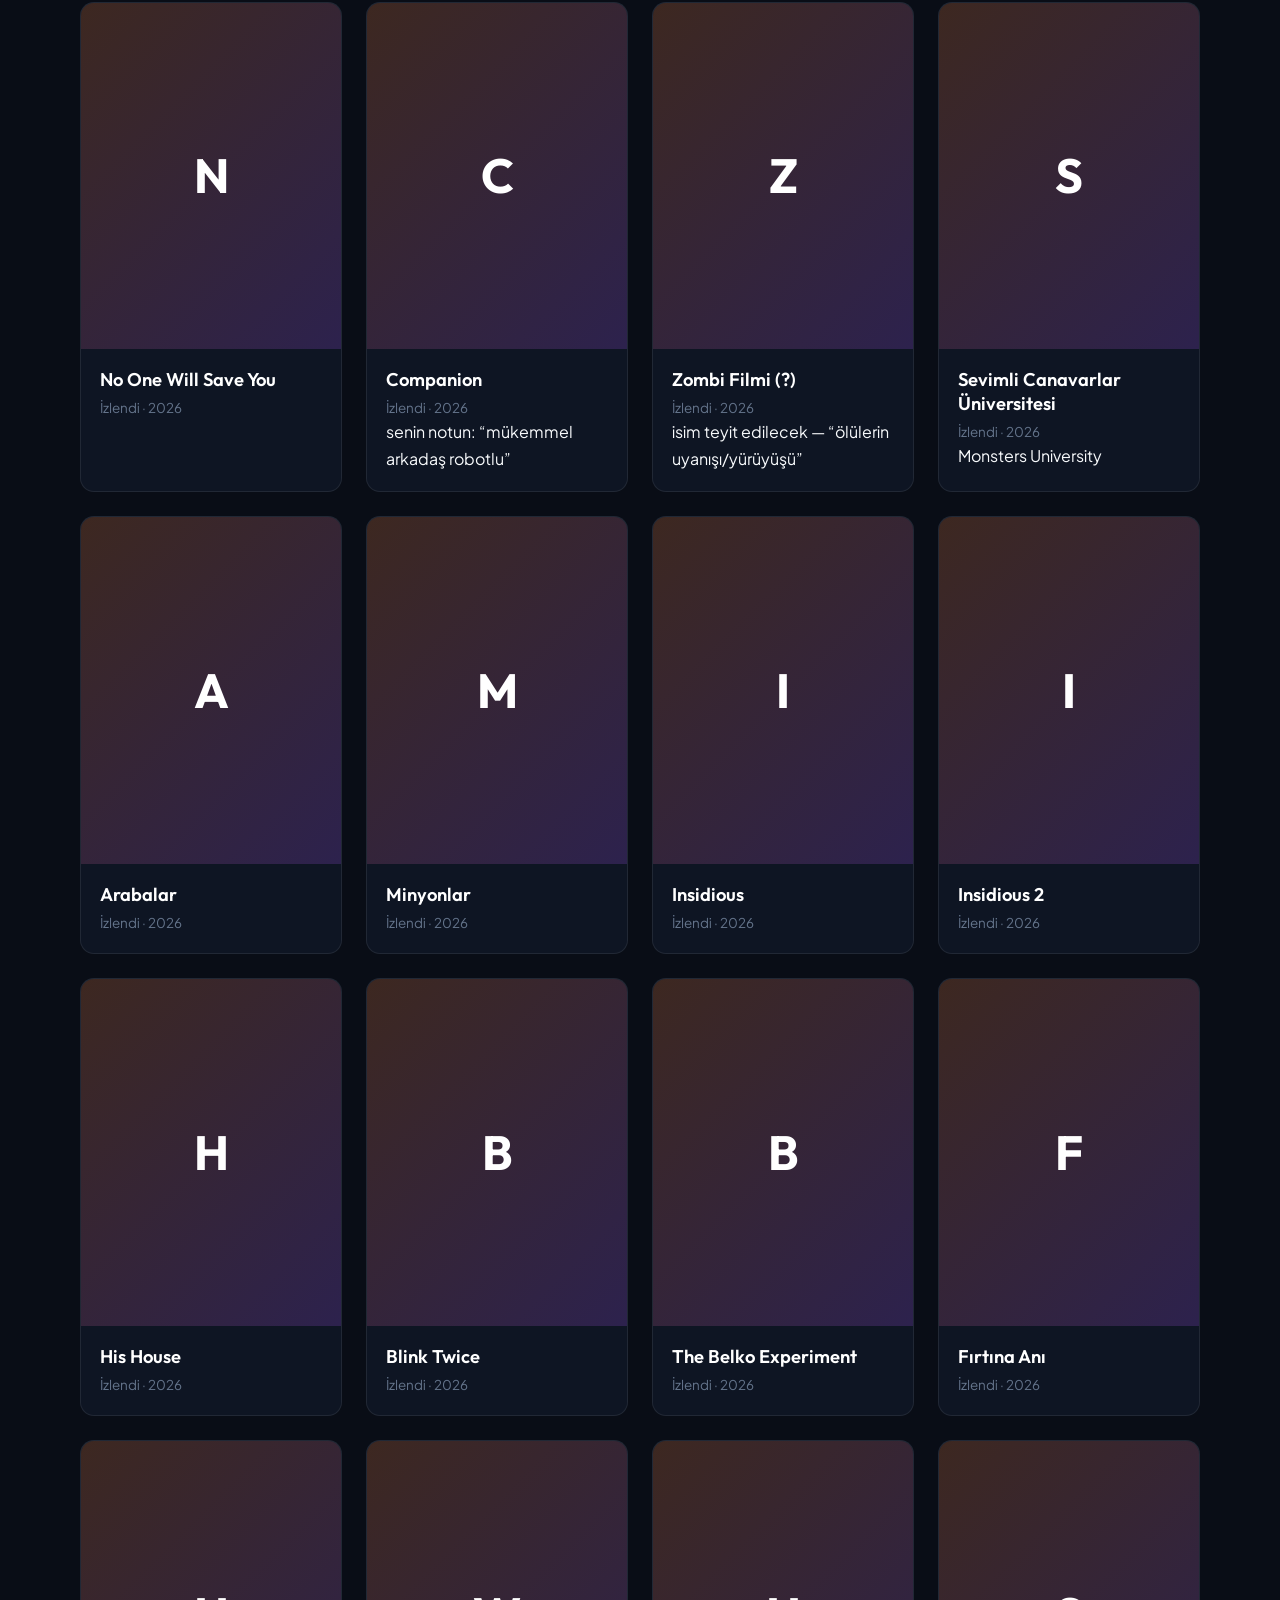
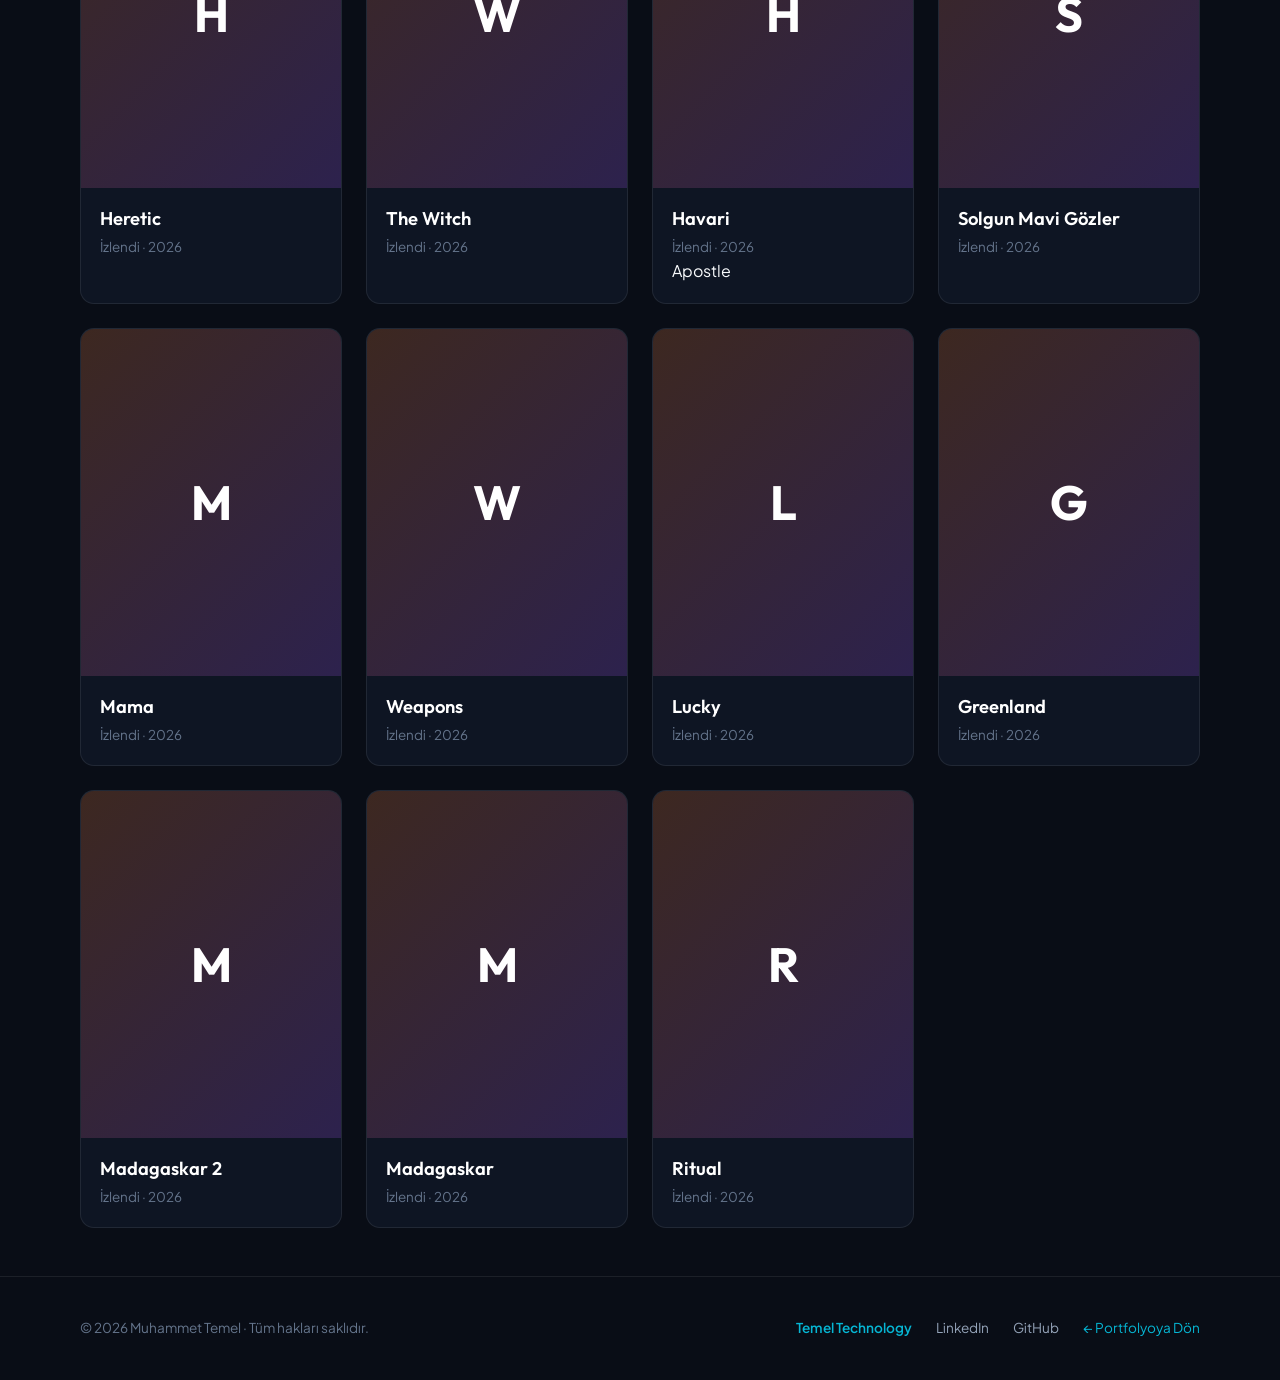
==== commit a0edf876: "Modern tasarim yenilemesi: Deep Obsidian tema, yeni siteler (ladyluks, elivamoss, temeltechnology) v" ====
--- a/arsiv.html
+++ b/arsiv.html
@@ -11,13 +11,17 @@
 
   <header class="topbar">
     <div class="wrap">
-      <a href="index.html" class="brand">Muhammet Temel<span class="dot">.</span></a>
+      <a href="index.html" class="brand">
+        <span class="brand-avatar">MT</span>
+        <span>Muhammet Temel<span class="dot">.</span></span>
+      </a>
       <button class="menu-btn" aria-label="Menü" id="menuBtn">☰</button>
       <nav class="nav" id="nav">
         <a href="index.html#hakkimda">Hakkımda</a>
+        <a href="index.html#yetenekler">Yetenekler</a>
         <a href="index.html#projeler">Projeler</a>
         <a href="index.html#oyunlar">Oyunlar</a>
-        <a href="index.html#isler">İşler</a>
+        <a href="index.html#isler">Siteler & Şirket</a>
         <a href="index.html#sertifikalar">Sertifikalar</a>
         <a href="index.html#iletisim">İletişim</a>
         <a href="arsiv.html" class="active">Arşiv</a>
@@ -28,8 +32,8 @@
   <main>
     <section class="archive-hero">
       <div class="wrap">
-        <p class="eyebrow" style="color:var(--accent);font-weight:600;letter-spacing:.22em;text-transform:uppercase;font-size:.8rem">Kişisel · Kategoriler</p>
-        <h1>Arşiv</h1>
+        <span class="section-tag">// Kişisel Arşiv</span>
+        <h1>Kültür & Deneyim Arşivi</h1>
         <p>İşin dışındaki tarafım. Okuduğum kitaplar, izlediğim filmler ve
           katıldığım etkinlikler burada — yıla göre ayrı ayrı listeleniyor.</p>
 
@@ -342,11 +346,12 @@
 
   <footer>
     <div class="wrap">
-      <span>© 2026 Muhammet Temel</span>
-      <div style="display:flex; gap:1.2rem; align-items:center;">
-        <a href="https://www.linkedin.com/in/muhammet-temel-47734a2a6/" target="_blank" rel="noopener" style="border-bottom:1px solid var(--line)">LinkedIn</a>
-        <a href="https://github.com/temelinho" target="_blank" rel="noopener" style="border-bottom:1px solid var(--line)">GitHub</a>
-        <span><a href="index.html" style="border-bottom:1px solid var(--line)">← Portfolyoya dön</a></span>
+      <span>© 2026 Muhammet Temel · Tüm hakları saklıdır.</span>
+      <div style="display:flex; gap:1.5rem; align-items:center;">
+        <a href="https://temeltechnology.com.tr" target="_blank" rel="noopener" style="color:var(--accent-cyan); font-weight:600;">Temel Technology</a>
+        <a href="https://www.linkedin.com/in/muhammet-temel-47734a2a6/" target="_blank" rel="noopener">LinkedIn</a>
+        <a href="https://github.com/temelinho" target="_blank" rel="noopener">GitHub</a>
+        <a href="index.html" style="color:var(--accent-cyan);">← Portfolyoya Dön</a>
       </div>
     </div>
   </footer>
--- a/style.css
+++ b/style.css
@@ -1,468 +1,1209 @@
 /* =========================================================
-   Portfolyo — Editoryal tasarım
-   Renk paleti, tipografi ve layout tek dosyada.
+   Muhammet Temel — Modern Dark Tech & AI Portfolio
+   Design System: Deep Obsidian, Cyber Neon Accents & Glassmorphism
    ========================================================= */
 
-@import url('https://fonts.googleapis.com/css2?family=Fraunces:ital,opsz,wght@0,9..144,400;0,9..144,500;0,9..144,600;1,9..144,400&family=Inter:wght@400;500;600&display=swap');
+@import url('https://fonts.googleapis.com/css2?family=Outfit:wght@400;500;600;700;800&family=Plus+Jakarta+Sans:wght@300;400;500;600;700&family=JetBrains+Mono:wght@400;500&display=swap');
 
 :root {
-  /* Kağıt tonları — sıcak, dergi hissi */
-  --paper: #f5f1e8;
-  --paper-2: #efe9db;
-  --ink: #1c1a17;
-  --ink-soft: #4a453d;
-  --muted: #8a8272;
-  --line: #d9d1bf;
-  --accent: #b0442f;   /* tuğla kırmızısı */
-  --accent-2: #2f5b4c; /* koyu yeşil */
-
-  --serif: 'Fraunces', Georgia, serif;
-  --sans: 'Inter', system-ui, sans-serif;
-
-  --maxw: 1180px;
-  --gap: clamp(1rem, 3vw, 2.5rem);
-}
-
-* { box-sizing: border-box; margin: 0; padding: 0; }
-
-html { scroll-behavior: smooth; }
+  /* Renk Paleti - Derin Gece & Tech Gradientleri */
+  --bg: #090d16;
+  --bg-subtle: #0f1626;
+  --card-bg: rgba(17, 25, 40, 0.75);
+  --card-hover: rgba(24, 35, 56, 0.85);
+  --card-border: rgba(255, 255, 255, 0.08);
+  --card-border-hover: rgba(99, 102, 241, 0.4);
+
+  --text-main: #f8fafc;
+  --text-muted: #94a3b8;
+  --text-dim: #64748b;
+
+  /* Vurgu Renkleri */
+  --primary: #6366f1;       /* Indigo Tech */
+  --primary-glow: rgba(99, 102, 241, 0.25);
+  --accent-cyan: #06b6d4;   /* AI / Cyber Cyan */
+  --accent-purple: #a855f7; /* Creative Purple */
+  --accent-green: #10b981;  /* Google Play / Success Green */
+  --accent-orange: #f97316; /* Energetic Orange */
+
+  --font-heading: 'Outfit', sans-serif;
+  --font-body: 'Plus Jakarta Sans', system-ui, sans-serif;
+  --font-mono: 'JetBrains Mono', monospace;
+
+  --maxw: 1200px;
+  --radius: 14px;
+  --radius-sm: 8px;
+  --gap: clamp(1.2rem, 3.5vw, 2.5rem);
+}
+
+* {
+  box-sizing: border-box;
+  margin: 0;
+  padding: 0;
+}
+
+html {
+  scroll-behavior: smooth;
+  color-scheme: dark;
+}
 
 body {
-  background: var(--paper);
-  color: var(--ink);
-  font-family: var(--sans);
-  font-size: 17px;
+  background-color: var(--bg);
+  color: var(--text-main);
+  font-family: var(--font-body);
+  font-size: 16px;
+  line-height: 1.65;
+  -webkit-font-smoothing: antialiased;
+  overflow-x: hidden;
+  position: relative;
+  background-image: 
+    radial-gradient(at 0% 0%, rgba(99, 102, 241, 0.12) 0px, transparent 50%),
+    radial-gradient(at 100% 30%, rgba(6, 182, 212, 0.08) 0px, transparent 50%),
+    radial-gradient(at 50% 100%, rgba(168, 85, 247, 0.08) 0px, transparent 50%);
+  background-attachment: fixed;
+}
+
+a {
+  color: inherit;
+  text-decoration: none;
+  transition: color .2s ease;
+}
+
+::selection {
+  background: var(--primary);
+  color: #fff;
+}
+
+.wrap {
+  max-width: var(--maxw);
+  margin: 0 auto;
+  padding: 0 var(--gap);
+}
+
+/* ---------- Üst Çubuk (Sticky Glass Navbar) ---------- */
+.topbar {
+  position: sticky;
+  top: 0;
+  z-index: 100;
+  background: rgba(9, 13, 22, 0.82);
+  backdrop-filter: blur(16px);
+  -webkit-backdrop-filter: blur(16px);
+  border-bottom: 1px solid var(--card-border);
+}
+.topbar .wrap {
+  display: flex;
+  align-items: center;
+  justify-content: space-between;
+  height: 72px;
+}
+.brand {
+  font-family: var(--font-heading);
+  font-weight: 700;
+  font-size: 1.35rem;
+  letter-spacing: -0.02em;
+  display: flex;
+  align-items: center;
+  gap: .5rem;
+}
+.brand .brand-avatar {
+  width: 32px;
+  height: 32px;
+  border-radius: 50%;
+  background: linear-gradient(135deg, var(--primary), var(--accent-cyan));
+  display: grid;
+  place-items: center;
+  font-size: .85rem;
+  font-weight: 700;
+  color: #fff;
+}
+.brand .dot {
+  color: var(--accent-cyan);
+}
+.nav {
+  display: flex;
+  gap: 1.6rem;
+  align-items: center;
+}
+.nav a {
+  font-size: .88rem;
+  font-weight: 500;
+  color: var(--text-muted);
+  position: relative;
+  padding: .3rem 0;
+  transition: color .2s;
+}
+.nav a:hover, .nav a.active {
+  color: #fff;
+}
+.nav a::after {
+  content: '';
+  position: absolute;
+  left: 0;
+  bottom: -2px;
+  width: 0;
+  height: 2px;
+  background: linear-gradient(90deg, var(--primary), var(--accent-cyan));
+  transition: width .25s ease;
+  border-radius: 2px;
+}
+.nav a:hover::after, .nav a.active::after {
+  width: 100%;
+}
+.menu-btn {
+  display: none;
+  background: none;
+  border: 0;
+  cursor: pointer;
+  font-size: 1.6rem;
+  color: var(--text-main);
+}
+
+/* ---------- Hero Bölümü ---------- */
+.hero {
+  position: relative;
+  padding: clamp(4rem, 10vw, 7.5rem) 0 clamp(3rem, 7vw, 5rem);
+  overflow: hidden;
+}
+.hero-glow {
+  position: absolute;
+  top: -120px;
+  left: 50%;
+  transform: translateX(-50%);
+  width: 600px;
+  height: 400px;
+  background: radial-gradient(circle, rgba(99,102,241,0.22) 0%, rgba(6,182,212,0.06) 50%, transparent 70%);
+  filter: blur(60px);
+  z-index: 0;
+  pointer-events: none;
+}
+.hero .wrap {
+  position: relative;
+  z-index: 1;
+}
+.badge-status {
+  display: inline-flex;
+  align-items: center;
+  gap: .55rem;
+  padding: .4rem .9rem;
+  border-radius: 30px;
+  background: rgba(16, 185, 129, 0.12);
+  border: 1px solid rgba(16, 185, 129, 0.28);
+  font-size: .8rem;
+  font-weight: 600;
+  color: #34d399;
+  margin-bottom: 1.5rem;
+  letter-spacing: .02em;
+}
+.pulse-dot {
+  width: 8px;
+  height: 8px;
+  border-radius: 50%;
+  background: #10b981;
+  box-shadow: 0 0 10px #10b981;
+  animation: pulse 2s infinite;
+}
+@keyframes pulse {
+  0% { transform: scale(0.95); opacity: 0.8; }
+  50% { transform: scale(1.3); opacity: 1; }
+  100% { transform: scale(0.95); opacity: 0.8; }
+}
+
+.hero h1 {
+  font-family: var(--font-heading);
+  font-size: clamp(2.6rem, 6.5vw, 4.8rem);
+  font-weight: 800;
+  line-height: 1.1;
+  letter-spacing: -0.03em;
+  max-width: 18ch;
+}
+.hero h1 .gradient-text {
+  background: linear-gradient(135deg, #fff 20%, var(--primary) 60%, var(--accent-cyan) 100%);
+  -webkit-background-clip: text;
+  -webkit-text-fill-color: transparent;
+}
+.hero .lede {
+  margin-top: 1.6rem;
+  max-width: 60ch;
+  font-size: clamp(1.05rem, 2vw, 1.25rem);
+  color: var(--text-muted);
+  line-height: 1.7;
+}
+.hero .lede strong {
+  color: #fff;
+  font-weight: 600;
+}
+.hero-actions {
+  margin-top: 2.2rem;
+  display: flex;
+  gap: 1rem;
+  flex-wrap: wrap;
+  align-items: center;
+}
+
+/* Modern Butonlar */
+.btn {
+  display: inline-flex;
+  align-items: center;
+  gap: .55rem;
+  padding: .78rem 1.6rem;
+  border-radius: var(--radius-sm);
+  font-size: .9rem;
+  font-weight: 600;
+  letter-spacing: .02em;
+  cursor: pointer;
+  transition: all .22s cubic-bezier(0.16, 1, 0.3, 1);
+  border: 1px solid transparent;
+}
+.btn-primary {
+  background: linear-gradient(135deg, var(--primary), #4f46e5);
+  color: #fff;
+  box-shadow: 0 4px 18px rgba(99, 102, 241, 0.35);
+}
+.btn-primary:hover {
+  transform: translateY(-2px);
+  box-shadow: 0 8px 25px rgba(99, 102, 241, 0.5);
+}
+.btn-ghost {
+  background: rgba(255, 255, 255, 0.05);
+  border-color: var(--card-border);
+  color: var(--text-main);
+  backdrop-filter: blur(8px);
+}
+.btn-ghost:hover {
+  background: rgba(255, 255, 255, 0.1);
+  border-color: rgba(255, 255, 255, 0.2);
+  transform: translateY(-2px);
+}
+.btn-play {
+  background: rgba(16, 185, 129, 0.12);
+  border-color: rgba(16, 185, 129, 0.3);
+  color: #34d399;
+}
+.btn-play:hover {
+  background: rgba(16, 185, 129, 0.22);
+  border-color: rgba(16, 185, 129, 0.5);
+  transform: translateY(-2px);
+}
+
+/* İstatistik Şeridi */
+.hero-stats {
+  margin-top: 3.5rem;
+  display: grid;
+  grid-template-columns: repeat(auto-fit, minmax(180px, 1fr));
+  gap: 1.2rem;
+  padding-top: 2rem;
+  border-top: 1px solid var(--card-border);
+}
+.stat-item {
+  display: flex;
+  flex-direction: column;
+}
+.stat-num {
+  font-family: var(--font-heading);
+  font-size: 2.2rem;
+  font-weight: 800;
+  line-height: 1;
+  background: linear-gradient(135deg, #fff, var(--text-muted));
+  -webkit-background-clip: text;
+  -webkit-text-fill-color: transparent;
+}
+.stat-label {
+  font-size: .82rem;
+  color: var(--text-dim);
+  margin-top: .4rem;
+  font-weight: 500;
+  letter-spacing: .02em;
+}
+
+/* ---------- Bölüm Başlıkları ---------- */
+.section {
+  padding: clamp(3.5rem, 8vw, 6rem) 0;
+  position: relative;
+}
+.section-head {
+  display: flex;
+  align-items: flex-end;
+  justify-content: space-between;
+  gap: 1.5rem;
+  margin-bottom: 2.8rem;
+  border-bottom: 1px solid var(--card-border);
+  padding-bottom: 1.2rem;
+}
+.section-tag {
+  display: inline-block;
+  font-family: var(--font-mono);
+  font-size: .78rem;
+  color: var(--accent-cyan);
+  margin-bottom: .4rem;
+  letter-spacing: .08em;
+  text-transform: uppercase;
+}
+.section-head h2 {
+  font-family: var(--font-heading);
+  font-weight: 700;
+  font-size: clamp(1.8rem, 4vw, 2.6rem);
+  letter-spacing: -0.02em;
+  color: #fff;
+}
+.section-head .aside {
+  font-size: .88rem;
+  color: var(--text-muted);
+  max-width: 32ch;
+  text-align: right;
+  line-height: 1.5;
+}
+
+/* ---------- Hakkımda Bölümü ---------- */
+.about-card {
+  background: var(--card-bg);
+  border: 1px solid var(--card-border);
+  border-radius: var(--radius);
+  padding: clamp(1.8rem, 4vw, 3rem);
+  display: grid;
+  grid-template-columns: 1.5fr 1fr;
+  gap: clamp(2rem, 5vw, 4rem);
+  align-items: center;
+  backdrop-filter: blur(12px);
+  position: relative;
+  overflow: hidden;
+}
+.about-card::before {
+  content: '';
+  position: absolute;
+  top: 0;
+  right: 0;
+  width: 250px;
+  height: 250px;
+  background: radial-gradient(circle, rgba(99,102,241,0.15), transparent 70%);
+  pointer-events: none;
+}
+.about-text p {
+  color: var(--text-muted);
+  font-size: 1.05rem;
+  line-height: 1.75;
+  margin-bottom: 1.2rem;
+}
+.about-text p strong {
+  color: #fff;
+}
+.facts-list {
+  display: grid;
+  gap: 1rem;
+}
+.fact-box {
+  background: rgba(255, 255, 255, 0.03);
+  border: 1px solid var(--card-border);
+  padding: 1rem 1.2rem;
+  border-radius: var(--radius-sm);
+  transition: border-color .2s;
+}
+.fact-box:hover {
+  border-color: rgba(99, 102, 241, 0.35);
+}
+.fact-box .f-label {
+  font-size: .72rem;
+  letter-spacing: .08em;
+  text-transform: uppercase;
+  color: var(--text-dim);
+  font-family: var(--font-mono);
+}
+.fact-box .f-val {
+  font-size: 1.05rem;
+  font-weight: 600;
+  color: #fff;
+  margin-top: .2rem;
+}
+
+/* ---------- Yetenekler ---------- */
+.skills-grid {
+  display: grid;
+  grid-template-columns: repeat(auto-fit, minmax(280px, 1fr));
+  gap: 1.4rem;
+}
+.skill-card {
+  background: var(--card-bg);
+  border: 1px solid var(--card-border);
+  border-radius: var(--radius);
+  padding: 1.6rem;
+  backdrop-filter: blur(10px);
+  transition: all .25s ease;
+  position: relative;
+  overflow: hidden;
+}
+.skill-card:hover {
+  transform: translateY(-4px);
+  border-color: var(--card-border-hover);
+  background: var(--card-hover);
+  box-shadow: 0 14px 30px -15px rgba(0,0,0,0.5);
+}
+.skill-card h3 {
+  font-family: var(--font-heading);
+  font-weight: 600;
+  font-size: 1.2rem;
+  margin-bottom: 1rem;
+  display: flex;
+  align-items: center;
+  gap: .6rem;
+  color: #fff;
+}
+.skill-icon {
+  font-size: 1.2rem;
+}
+.chips {
+  display: flex;
+  flex-wrap: wrap;
+  gap: .5rem;
+}
+.chip {
+  font-size: .8rem;
+  font-weight: 500;
+  color: var(--text-muted);
+  background: rgba(255, 255, 255, 0.04);
+  border: 1px solid var(--card-border);
+  padding: .35rem .75rem;
+  border-radius: 20px;
+  transition: all .2s;
+}
+.chip:hover {
+  background: rgba(99, 102, 241, 0.15);
+  color: #fff;
+  border-color: rgba(99, 102, 241, 0.4);
+}
+
+/* ---------- Seçili Projeler ---------- */
+.projects {
+  display: grid;
+  gap: 1.2rem;
+}
+.project-card {
+  display: grid;
+  grid-template-columns: auto 1fr auto;
+  gap: clamp(1rem, 3.5vw, 2.5rem);
+  align-items: center;
+  background: var(--card-bg);
+  border: 1px solid var(--card-border);
+  border-radius: var(--radius);
+  padding: 1.8rem clamp(1.4rem, 3vw, 2.2rem);
+  backdrop-filter: blur(10px);
+  transition: all .25s ease;
+  position: relative;
+}
+.project-card:hover {
+  transform: translateY(-3px);
+  border-color: var(--card-border-hover);
+  background: var(--card-hover);
+  box-shadow: 0 16px 36px -16px rgba(0,0,0,0.5);
+}
+.p-index {
+  font-family: var(--font-mono);
+  font-size: 1.1rem;
+  color: var(--accent-cyan);
+  font-weight: 500;
+}
+.p-content h3 {
+  font-family: var(--font-heading);
+  font-size: clamp(1.2rem, 2.5vw, 1.55rem);
+  font-weight: 600;
+  color: #fff;
+  margin-bottom: .4rem;
+}
+.p-content p {
+  color: var(--text-muted);
+  font-size: .95rem;
   line-height: 1.6;
-  -webkit-font-smoothing: antialiased;
-  /* İnce kağıt dokusu */
-  background-image:
-    radial-gradient(circle at 25% 15%, rgba(0,0,0,0.015) 0, transparent 60%),
-    radial-gradient(circle at 80% 60%, rgba(0,0,0,0.02) 0, transparent 55%);
-}
-
-a { color: inherit; text-decoration: none; }
-
-::selection { background: var(--accent); color: var(--paper); }
-
-.wrap { max-width: var(--maxw); margin: 0 auto; padding: 0 var(--gap); }
-
-/* ---------- Üst çubuk ---------- */
-.topbar {
-  position: sticky; top: 0; z-index: 50;
-  background: color-mix(in srgb, var(--paper) 88%, transparent);
-  backdrop-filter: blur(8px);
-  border-bottom: 1px solid var(--line);
-}
-.topbar .wrap {
-  display: flex; align-items: center; justify-content: space-between;
-  height: 68px;
-}
-.brand {
-  font-family: var(--serif);
-  font-weight: 600; font-size: 1.35rem;
-  letter-spacing: -0.02em;
-  display: flex; align-items: baseline; gap: .5rem;
-}
-.brand .dot { color: var(--accent); }
-.nav { display: flex; gap: 1.75rem; align-items: center; }
-.nav a {
-  font-size: .82rem; text-transform: uppercase;
-  letter-spacing: .12em; color: var(--ink-soft);
-  position: relative; padding: .2rem 0;
-}
-.nav a::after {
-  content: ''; position: absolute; left: 0; bottom: -2px;
-  width: 0; height: 1.5px; background: var(--accent);
-  transition: width .25s ease;
-}
-.nav a:hover::after, .nav a.active::after { width: 100%; }
-.nav a.active { color: var(--ink); }
-
-.menu-btn { display: none; background: none; border: 0; cursor: pointer;
-  font-size: 1.5rem; color: var(--ink); }
-
-/* ---------- Hero ---------- */
-.hero { padding: clamp(3.5rem, 9vw, 7rem) 0 clamp(2.5rem, 6vw, 4rem); }
-
-/* Görsel arka planlı hero (La Haine) */
-.hero--image {
-  position: relative;
-  min-height: 82vh;
-  display: flex; align-items: flex-end;
-  padding-bottom: clamp(3rem, 7vw, 5.5rem);
+  max-width: 68ch;
+}
+.p-tags {
+  margin-top: .8rem;
+  display: flex;
+  gap: .45rem;
+  flex-wrap: wrap;
+}
+.tag {
+  font-size: .72rem;
+  font-family: var(--font-mono);
+  color: var(--accent-cyan);
+  background: rgba(6, 182, 212, 0.08);
+  border: 1px solid rgba(6, 182, 212, 0.2);
+  padding: .2rem .6rem;
+  border-radius: 4px;
+}
+.p-action {
+  display: flex;
+  align-items: center;
+  justify-content: center;
+  width: 44px;
+  height: 44px;
+  border-radius: 50%;
+  background: rgba(255, 255, 255, 0.04);
+  border: 1px solid var(--card-border);
+  color: var(--text-muted);
+  font-size: 1.2rem;
+  transition: all .2s ease;
+}
+.project-card:hover .p-action {
+  background: var(--primary);
+  border-color: var(--primary);
+  color: #fff;
+  transform: translateX(4px) scale(1.05);
+}
+
+/* ---------- Oyunlar (Google Play Arcade) ---------- */
+.games-grid {
+  display: grid;
+  grid-template-columns: repeat(auto-fit, minmax(340px, 1fr));
+  gap: 1.8rem;
+}
+.game-card {
+  display: flex;
+  flex-direction: column;
+  background: linear-gradient(180deg, rgba(22, 33, 54, 0.8) 0%, rgba(13, 20, 34, 0.9) 100%);
+  border: 1px solid rgba(16, 185, 129, 0.25);
+  border-radius: var(--radius);
+  padding: 2rem;
+  backdrop-filter: blur(14px);
+  position: relative;
   overflow: hidden;
-  background: var(--ink);
-}
-.hero--image .hero-bg {
-  position: absolute; inset: 0;
-  background: url('assets/hero.jpg') center 30% / cover no-repeat;
-  filter: grayscale(100%) contrast(1.05);
-  /* film greni + odak: üstten ve alttan koyulaşan katman */
-}
-.hero--image .hero-bg::after {
-  content: ''; position: absolute; inset: 0;
-  background:
-    linear-gradient(180deg, rgba(20,18,15,.55) 0%, rgba(20,18,15,.15) 35%, rgba(20,18,15,.75) 100%),
-    linear-gradient(90deg, rgba(20,18,15,.65) 0%, rgba(20,18,15,.1) 55%);
-}
-.hero--image .wrap { position: relative; z-index: 2; }
-.hero.hero--image .eyebrow { color: #e8c9c0; }
-.hero.hero--image h1 { color: var(--paper); max-width: 18ch; }
-.hero.hero--image h1 em { color: #e0755f; }
-.hero.hero--image .lede { color: #ffffff; }
-.hero--image .btn-ghost { border-color: var(--paper); color: var(--paper); }
-.hero--image .btn-ghost:hover { background: var(--paper); color: var(--ink); }
-.hero--image .btn-primary { background: var(--paper); color: var(--ink); }
-.hero--image .btn-primary:hover { background: var(--accent); color: var(--paper); }
-/* ince film greni dokusu */
-.hero--image::after {
-  content: ''; position: absolute; inset: 0; z-index: 1; pointer-events: none;
-  opacity: .06; mix-blend-mode: overlay;
-  background-image: url("data:image/svg+xml,%3Csvg xmlns='http://www.w3.org/2000/svg' width='120' height='120'%3E%3Cfilter id='n'%3E%3CfeTurbulence type='fractalNoise' baseFrequency='0.9' numOctaves='2'/%3E%3C/filter%3E%3Crect width='100%25' height='100%25' filter='url(%23n)'/%3E%3C/svg%3E");
-}
-.hero .eyebrow {
-  font-size: .8rem; letter-spacing: .22em; text-transform: uppercase;
-  color: var(--accent); margin-bottom: 1.4rem; font-weight: 600;
-}
-.hero h1 {
-  font-family: var(--serif);
-  font-size: clamp(2.6rem, 8vw, 5.6rem);
-  line-height: 1.02; letter-spacing: -0.03em;
-  font-weight: 500; max-width: 15ch;
-}
-.hero h1 em { font-style: italic; color: var(--accent); }
-.hero .lede {
-  margin-top: 1.8rem; max-width: 52ch;
-  font-size: clamp(1.05rem, 2.2vw, 1.28rem);
-  color: var(--ink-soft);
-}
-.hero-actions { margin-top: 2.4rem; display: flex; gap: 1rem; flex-wrap: wrap; }
-
-.btn {
-  display: inline-flex; align-items: center; gap: .5rem;
-  padding: .8rem 1.5rem; border-radius: 2px;
-  font-size: .85rem; letter-spacing: .06em; text-transform: uppercase;
-  font-weight: 500; cursor: pointer; transition: transform .15s, background .2s;
-}
-.btn-primary { background: var(--ink); color: var(--paper); }
-.btn-primary:hover { background: var(--accent); }
-.btn-ghost { border: 1px solid var(--ink); }
-.btn-ghost:hover { background: var(--ink); color: var(--paper); }
-.btn:active { transform: translateY(1px); }
-
-/* ---------- Bölüm başlıkları ---------- */
-.section { padding: clamp(3rem, 7vw, 5.5rem) 0; }
-.section-head {
-  display: flex; align-items: baseline; gap: 1rem;
-  border-top: 1.5px solid var(--ink);
-  padding-top: 1rem; margin-bottom: 2.8rem;
-}
-.section-head .num {
-  font-family: var(--serif); font-size: .95rem; color: var(--muted);
-}
-.section-head h2 {
-  font-family: var(--serif); font-weight: 500;
-  font-size: clamp(1.7rem, 4vw, 2.6rem); letter-spacing: -0.02em;
-}
-.section-head .aside {
-  margin-left: auto; font-size: .82rem; color: var(--muted);
-  max-width: 26ch; text-align: right;
-}
-
-/* ---------- Hakkımda ---------- */
-.about-grid { display: grid; grid-template-columns: 1.4fr 1fr; gap: clamp(2rem,5vw,4rem); align-items: start; }
-.about-grid p { font-size: 1.12rem; color: var(--ink-soft); margin-bottom: 1.1rem; }
-.about-grid p strong { color: var(--ink); font-weight: 500; }
-.facts { border-left: 2px solid var(--accent); padding-left: 1.4rem; }
-.facts dt { font-size: .72rem; letter-spacing: .14em; text-transform: uppercase; color: var(--muted); margin-top: 1.1rem; }
-.facts dt:first-child { margin-top: 0; }
-.facts dd { font-family: var(--serif); font-size: 1.15rem; margin-top: .1rem; }
-
-/* ---------- Projeler ---------- */
-.projects { display: grid; gap: 0; }
-.project {
-  display: grid; grid-template-columns: auto 1fr auto;
-  gap: clamp(1rem, 4vw, 3rem); align-items: baseline;
-  padding: 1.8rem 0; border-bottom: 1px solid var(--line);
-  transition: padding-left .25s ease;
-}
-.project:hover { padding-left: 1rem; }
-.project .p-num { font-family: var(--serif); color: var(--muted); font-size: 1rem; }
-.project .p-body h3 {
-  font-family: var(--serif); font-weight: 500;
-  font-size: clamp(1.3rem, 3vw, 1.9rem); letter-spacing: -0.01em;
-}
-.project .p-body p { color: var(--ink-soft); margin-top: .35rem; max-width: 60ch; }
-.project .p-tags { margin-top: .7rem; display: flex; gap: .5rem; flex-wrap: wrap; }
-.tag {
-  font-size: .7rem; letter-spacing: .08em; text-transform: uppercase;
-  color: var(--ink-soft); border: 1px solid var(--line);
-  padding: .2rem .6rem; border-radius: 20px;
-}
-.project .p-meta { text-align: right; color: var(--muted); font-size: .85rem; white-space: nowrap; }
-.project .p-arrow { font-size: 1.6rem; color: var(--accent); opacity: 0; transition: opacity .25s, transform .25s; }
-.project:hover .p-arrow { opacity: 1; transform: translateX(4px); }
-
-/* ---------- Oyunlar (Mobil & Google Play) ---------- */
-.games-grid {
-  display: grid;
-  grid-template-columns: repeat(auto-fit, minmax(320px, 1fr));
-  gap: 1.8rem;
-}
-.game-card {
-  display: flex;
-  flex-direction: column;
-  background: var(--paper-2);
-  border: 1px solid var(--line);
-  border-radius: 4px;
-  padding: 1.8rem;
-  position: relative;
-  transition: transform .2s ease, box-shadow .2s ease, border-color .2s ease;
+  transition: all .25s ease;
+}
+.game-card::after {
+  content: '';
+  position: absolute;
+  top: 0;
+  left: 0;
+  right: 0;
+  height: 3px;
+  background: linear-gradient(90deg, #10b981, #06b6d4);
 }
 .game-card:hover {
-  transform: translateY(-4px);
-  border-color: var(--accent);
-  box-shadow: 0 16px 36px -18px rgba(0,0,0,.35);
+  transform: translateY(-5px);
+  border-color: rgba(16, 185, 129, 0.6);
+  box-shadow: 0 20px 45px -15px rgba(16, 185, 129, 0.25);
 }
 .game-header {
   display: flex;
   align-items: center;
   justify-content: space-between;
-  margin-bottom: 1.1rem;
+  margin-bottom: 1.3rem;
 }
 .game-badge {
   display: inline-flex;
   align-items: center;
-  gap: .4rem;
+  gap: .45rem;
+  font-size: .75rem;
+  font-weight: 700;
+  letter-spacing: .08em;
+  text-transform: uppercase;
+  color: #34d399;
+  background: rgba(16, 185, 129, 0.12);
+  padding: .35rem .75rem;
+  border-radius: 20px;
+  border: 1px solid rgba(16, 185, 129, 0.3);
+}
+.game-avatar {
+  width: 56px;
+  height: 56px;
+  border-radius: 14px;
+  background: linear-gradient(135deg, #10b981, #047857);
+  display: grid;
+  place-items: center;
+  font-size: 1.7rem;
+  box-shadow: 0 8px 20px rgba(16, 185, 129, 0.3);
+}
+.game-card:nth-child(2) .game-avatar {
+  background: linear-gradient(135deg, #0284c7, #0369a1);
+  box-shadow: 0 8px 20px rgba(2, 132, 199, 0.3);
+}
+.game-card h3 {
+  font-family: var(--font-heading);
+  font-size: 1.45rem;
+  font-weight: 700;
+  color: #fff;
+  margin-bottom: .6rem;
+}
+.game-card p {
+  color: var(--text-muted);
+  font-size: .95rem;
+  line-height: 1.6;
+  margin-bottom: 1.3rem;
+  flex-grow: 1;
+}
+.game-footer {
+  display: flex;
+  align-items: center;
+  justify-content: space-between;
+  padding-top: 1.2rem;
+  border-top: 1px solid rgba(255, 255, 255, 0.08);
+  margin-top: auto;
+}
+.game-size {
+  font-family: var(--font-mono);
+  font-size: .8rem;
+  color: var(--text-dim);
+}
+.playstore-btn {
+  display: inline-flex;
+  align-items: center;
+  gap: .5rem;
+  padding: .6rem 1.1rem;
+  border-radius: var(--radius-sm);
+  background: rgba(16, 185, 129, 0.15);
+  border: 1px solid rgba(16, 185, 129, 0.4);
+  color: #34d399;
+  font-size: .85rem;
+  font-weight: 600;
+  transition: all .2s;
+}
+.playstore-btn:hover {
+  background: #10b981;
+  color: #062419;
+  transform: translateY(-2px);
+  box-shadow: 0 6px 18px rgba(16, 185, 129, 0.4);
+}
+
+/* ---------- Müşteri Çalışmaları & Şirket ---------- */
+.work-grid {
+  display: grid;
+  grid-template-columns: repeat(auto-fill, minmax(320px, 1fr));
+  gap: 1.6rem;
+}
+
+/* Şirket / Özel Kart */
+.work-featured {
+  grid-column: 1 / -1;
+  background: linear-gradient(135deg, rgba(99, 102, 241, 0.15) 0%, rgba(168, 85, 247, 0.1) 100%), var(--card-bg);
+  border: 1.5px solid rgba(99, 102, 241, 0.4);
+  border-radius: var(--radius);
+  padding: clamp(1.8rem, 4vw, 2.5rem);
+  display: grid;
+  grid-template-columns: 1fr auto;
+  gap: 2rem;
+  align-items: center;
+  position: relative;
+  overflow: hidden;
+  transition: all .25s ease;
+}
+.work-featured::before {
+  content: 'GELECEK GİRİŞİMİMİZ';
+  position: absolute;
+  top: 1.2rem;
+  right: 1.5rem;
+  font-family: var(--font-mono);
+  font-size: .75rem;
+  letter-spacing: .12em;
+  color: var(--accent-cyan);
+  background: rgba(6, 182, 212, 0.12);
+  padding: .3rem .8rem;
+  border-radius: 20px;
+  border: 1px solid rgba(6, 182, 212, 0.3);
+}
+.work-featured:hover {
+  border-color: var(--primary);
+  transform: translateY(-4px);
+  box-shadow: 0 20px 45px -15px rgba(99, 102, 241, 0.3);
+}
+.work-featured h3 {
+  font-family: var(--font-heading);
+  font-size: clamp(1.5rem, 3vw, 2.2rem);
+  font-weight: 700;
+  color: #fff;
+  margin-bottom: .6rem;
+}
+.work-featured p {
+  color: var(--text-muted);
+  font-size: 1.05rem;
+  max-width: 62ch;
+  line-height: 1.65;
+}
+
+/* Normal Müşteri Kartı */
+.work-card {
+  background: var(--card-bg);
+  border: 1px solid var(--card-border);
+  border-radius: var(--radius);
+  overflow: hidden;
+  display: flex;
+  flex-direction: column;
+  backdrop-filter: blur(10px);
+  transition: all .25s ease;
+}
+.work-card:hover {
+  transform: translateY(-5px);
+  border-color: rgba(99, 102, 241, 0.4);
+  box-shadow: 0 18px 38px -18px rgba(0,0,0,0.6);
+}
+.work-thumb {
+  height: 130px;
+  background: linear-gradient(135deg, rgba(30, 41, 59, 0.9), rgba(15, 23, 42, 0.9));
+  display: flex;
+  align-items: center;
+  justify-content: space-between;
+  padding: 1.5rem;
+  border-bottom: 1px solid var(--card-border);
+  position: relative;
+  overflow: hidden;
+}
+.work-thumb::before {
+  content: '';
+  position: absolute;
+  inset: 0;
+  background: radial-gradient(circle at top right, rgba(99,102,241,0.18), transparent 70%);
+}
+.work-thumb .w-icon {
+  width: 48px;
+  height: 48px;
+  border-radius: 12px;
+  background: rgba(255, 255, 255, 0.08);
+  border: 1px solid rgba(255, 255, 255, 0.12);
+  display: grid;
+  place-items: center;
+  font-family: var(--font-heading);
+  font-size: 1.4rem;
+  font-weight: 700;
+  color: #fff;
+}
+.work-thumb .w-tag {
+  font-family: var(--font-mono);
   font-size: .72rem;
+  letter-spacing: .06em;
+  text-transform: uppercase;
+  color: var(--accent-cyan);
+  background: rgba(6, 182, 212, 0.1);
+  padding: .3rem .65rem;
+  border-radius: 20px;
+  border: 1px solid rgba(6, 182, 212, 0.2);
+}
+.work-body {
+  padding: 1.4rem;
+  display: flex;
+  flex-direction: column;
+  flex-grow: 1;
+}
+.work-body h3 {
+  font-family: var(--font-heading);
+  font-size: 1.25rem;
+  font-weight: 600;
+  color: #fff;
+  margin-bottom: .3rem;
+}
+.work-body .w-domain {
+  font-family: var(--font-mono);
+  font-size: .82rem;
+  color: var(--text-dim);
+  margin-bottom: 1rem;
+}
+.work-body .w-footer {
+  margin-top: auto;
+  padding-top: .8rem;
+  border-top: 1px solid rgba(255, 255, 255, 0.05);
+  display: flex;
+  align-items: center;
+  justify-content: space-between;
+}
+.work-body .w-link {
+  font-size: .84rem;
+  font-weight: 600;
+  color: var(--primary);
+  display: inline-flex;
+  align-items: center;
+  gap: .3rem;
+  transition: transform .2s, color .2s;
+}
+.work-card:hover .w-link {
+  color: var(--accent-cyan);
+  transform: translateX(3px);
+}
+
+/* ---------- Sertifikalar ---------- */
+.cert-grid {
+  display: grid;
+  grid-template-columns: repeat(auto-fill, minmax(280px, 1fr));
+  gap: 1.4rem;
+}
+.cert-card {
+  background: var(--card-bg);
+  border: 1px solid var(--card-border);
+  border-radius: var(--radius);
+  padding: 1.5rem;
+  backdrop-filter: blur(10px);
+  transition: all .25s ease;
+  display: flex;
+  flex-direction: column;
+}
+.cert-card:hover {
+  transform: translateY(-4px);
+  border-color: rgba(99, 102, 241, 0.4);
+  box-shadow: 0 14px 32px -15px rgba(0,0,0,0.5);
+}
+.cert-issuer {
+  font-family: var(--font-mono);
+  font-size: .74rem;
   letter-spacing: .1em;
   text-transform: uppercase;
-  font-weight: 600;
-  color: var(--accent-2);
-  background: rgba(47, 91, 76, 0.08);
-  padding: .3rem .65rem;
+  color: var(--accent-cyan);
+  font-weight: 600;
+}
+.cert-card h4 {
+  font-family: var(--font-heading);
+  font-size: 1.18rem;
+  font-weight: 600;
+  color: #fff;
+  margin: .6rem 0 .4rem;
+  line-height: 1.35;
+  flex-grow: 1;
+}
+.cert-date {
+  font-size: .8rem;
+  color: var(--text-dim);
+  font-family: var(--font-mono);
+}
+
+/* ---------- İletişim ---------- */
+.contact-section {
+  background: linear-gradient(180deg, var(--bg) 0%, #060911 100%);
+  border-top: 1px solid var(--card-border);
+  position: relative;
+  overflow: hidden;
+}
+.contact-grid {
+  display: grid;
+  grid-template-columns: 1.2fr 1fr;
+  gap: clamp(2rem, 5vw, 4rem);
+  align-items: center;
+}
+.contact-cta h2 {
+  font-family: var(--font-heading);
+  font-size: clamp(2.2rem, 5vw, 3.4rem);
+  font-weight: 800;
+  line-height: 1.15;
+  letter-spacing: -0.02em;
+  color: #fff;
+}
+.contact-cta h2 em {
+  font-style: normal;
+  background: linear-gradient(135deg, var(--primary), var(--accent-cyan));
+  -webkit-background-clip: text;
+  -webkit-text-fill-color: transparent;
+}
+.contact-cta p {
+  color: var(--text-muted);
+  font-size: 1.1rem;
+  margin-top: 1.2rem;
+  max-width: 44ch;
+}
+.contact-cards {
+  display: grid;
+  gap: 1rem;
+}
+.contact-item {
+  display: flex;
+  align-items: center;
+  justify-content: space-between;
+  padding: 1.1rem 1.4rem;
+  background: var(--card-bg);
+  border: 1px solid var(--card-border);
+  border-radius: var(--radius-sm);
+  transition: all .2s ease;
+}
+.contact-item:hover {
+  border-color: var(--primary);
+  background: var(--card-hover);
+  transform: translateX(4px);
+}
+.contact-item .c-label {
+  display: flex;
+  align-items: center;
+  gap: .8rem;
+  font-size: .95rem;
+  font-weight: 600;
+  color: #fff;
+}
+.contact-item .c-val {
+  font-family: var(--font-mono);
+  font-size: .84rem;
+  color: var(--accent-cyan);
+}
+
+/* ---------- Footer ---------- */
+footer {
+  padding: 2.5rem 0;
+  border-top: 1px solid var(--card-border);
+  background: var(--bg);
+}
+footer .wrap {
+  display: flex;
+  justify-content: space-between;
+  align-items: center;
+  flex-wrap: wrap;
+  gap: 1.2rem;
+  font-size: .85rem;
+  color: var(--text-dim);
+}
+footer a {
+  color: var(--text-muted);
+  transition: color .2s;
+}
+footer a:hover {
+  color: #fff;
+}
+
+/* ---------- Arşiv Sayfası ---------- */
+.archive-hero {
+  padding: clamp(3rem, 7vw, 5rem) 0 1.5rem;
+}
+.archive-hero h1 {
+  font-family: var(--font-heading);
+  font-weight: 700;
+  font-size: clamp(2.4rem, 6vw, 3.8rem);
+  letter-spacing: -0.02em;
+  color: #fff;
+}
+.archive-hero p {
+  color: var(--text-muted);
+  max-width: 55ch;
+  margin-top: 1rem;
+  font-size: 1.1rem;
+}
+
+.tabs {
+  display: flex;
+  gap: .8rem;
+  flex-wrap: wrap;
+  margin: 2.5rem 0 0;
+  border-bottom: 1px solid var(--card-border);
+}
+.tab {
+  background: none;
+  border: 0;
+  cursor: pointer;
+  font-family: var(--font-heading);
+  font-size: 1.15rem;
+  font-weight: 600;
+  color: var(--text-dim);
+  padding: .7rem 1.2rem;
+  position: relative;
+  transition: color .2s;
+}
+.tab .count {
+  font-family: var(--font-mono);
+  font-size: .72rem;
+  margin-left: .4rem;
+  padding: .15rem .45rem;
+  border-radius: 12px;
+  background: rgba(255, 255, 255, 0.05);
+}
+.tab:hover {
+  color: var(--text-muted);
+}
+.tab.active {
+  color: #fff;
+}
+.tab.active::after {
+  content: '';
+  position: absolute;
+  left: 0;
+  bottom: -1px;
+  width: 100%;
+  height: 2px;
+  background: linear-gradient(90deg, var(--primary), var(--accent-cyan));
+}
+
+.yearbar {
+  display: flex;
+  gap: .5rem;
+  flex-wrap: wrap;
+  margin-top: 1.6rem;
+}
+.ybtn {
+  background: rgba(255, 255, 255, 0.03);
+  border: 1px solid var(--card-border);
+  cursor: pointer;
+  font-family: var(--font-mono);
+  font-size: .8rem;
+  color: var(--text-muted);
+  padding: .4rem .9rem;
   border-radius: 20px;
-  border: 1px solid rgba(47, 91, 76, 0.2);
-}
-.game-icon-box {
-  width: 52px;
-  height: 52px;
-  border-radius: 12px;
-  background: linear-gradient(135deg, var(--accent), #7c2c1e);
-  color: var(--paper);
+  transition: all .2s;
+}
+.ybtn:hover {
+  border-color: rgba(255, 255, 255, 0.2);
+  color: #fff;
+}
+.ybtn.active {
+  background: var(--primary);
+  color: #fff;
+  border-color: var(--primary);
+}
+
+.year-group {
+  margin-bottom: 3rem;
+}
+.year-head {
+  display: flex;
+  align-items: baseline;
+  gap: 1rem;
+  border-bottom: 1px solid var(--card-border);
+  padding-bottom: .6rem;
+  margin-bottom: 1.8rem;
+}
+.year-head span {
+  font-family: var(--font-heading);
+  font-size: 2rem;
+  font-weight: 700;
+  color: #fff;
+}
+.year-head em {
+  font-style: normal;
+  font-family: var(--font-mono);
+  font-size: .82rem;
+  color: var(--accent-cyan);
+}
+
+.panel {
+  display: none;
+  padding-top: 2rem;
+}
+.panel.active {
+  display: block;
+  animation: fade .35s ease;
+}
+@keyframes fade {
+  from { opacity: 0; transform: translateY(8px); }
+  to { opacity: 1; transform: none; }
+}
+
+.media-grid {
+  display: grid;
+  grid-template-columns: repeat(auto-fill, minmax(220px, 1fr));
+  gap: 1.5rem;
+}
+.media {
+  border: 1px solid var(--card-border);
+  background: var(--card-bg);
+  border-radius: var(--radius);
+  overflow: hidden;
+  transition: transform .2s, box-shadow .2s;
+}
+.media:hover {
+  transform: translateY(-4px);
+  box-shadow: 0 16px 36px -16px rgba(0,0,0,0.6);
+  border-color: rgba(99, 102, 241, 0.35);
+}
+.media .cover {
+  aspect-ratio: 3/4;
   display: grid;
   place-items: center;
-  font-family: var(--serif);
-  font-size: 1.5rem;
-  font-weight: 600;
-  box-shadow: 0 4px 12px rgba(176, 68, 47, 0.25);
-}
-.game-card:nth-child(2) .game-icon-box {
-  background: linear-gradient(135deg, var(--accent-2), #1f3d33);
-  box-shadow: 0 4px 12px rgba(47, 91, 76, 0.25);
-}
-.game-card h3 {
-  font-family: var(--serif);
-  font-weight: 500;
-  font-size: 1.45rem;
-  line-height: 1.25;
-  margin-bottom: .6rem;
-}
-.game-card p {
-  color: var(--ink-soft);
-  font-size: .95rem;
-  line-height: 1.55;
-  flex-grow: 1;
-  margin-bottom: 1.2rem;
-}
-.game-actions {
-  display: flex;
-  align-items: center;
-  justify-content: space-between;
-  padding-top: 1rem;
-  border-top: 1px solid var(--line);
-  margin-top: auto;
-}
-.play-btn {
-  display: inline-flex;
-  align-items: center;
-  gap: .5rem;
-  font-size: .82rem;
-  font-weight: 600;
-  letter-spacing: .04em;
-  color: var(--accent);
-  transition: transform .15s ease, color .15s ease;
-}
-.play-btn:hover {
-  color: var(--ink);
-  transform: translateX(3px);
-}
-
-/* ---------- Yetenekler ---------- */
-.skills-grid { display: grid; grid-template-columns: repeat(auto-fill, minmax(280px, 1fr)); gap: 1.4rem; }
-.skill-cat { border-top: 2px solid var(--accent); padding-top: 1rem; }
-.skill-cat h3 {
-  font-family: var(--serif); font-weight: 500; font-size: 1.2rem; margin-bottom: .9rem;
-}
-.skill-cat .chips { display: flex; flex-wrap: wrap; gap: .5rem; }
-.skill-cat .chip {
-  font-size: .82rem; color: var(--ink-soft);
-  background: var(--paper-2); border: 1px solid var(--line);
-  padding: .35rem .75rem; border-radius: 4px; transition: all .18s;
-}
-.skill-cat .chip:hover { border-color: var(--accent); color: var(--ink); }
-
-/* ---------- Müşteri çalışmaları (galeri) ---------- */
-.work-grid { display: grid; grid-template-columns: repeat(auto-fill, minmax(320px, 1fr)); gap: 1.6rem; }
-.work {
-  display: block; border: 1px solid var(--line); background: var(--paper-2);
-  border-radius: 4px; overflow: hidden;
-  transition: transform .2s, box-shadow .2s;
-}
-.work:hover { transform: translateY(-4px); box-shadow: 0 18px 40px -22px rgba(0,0,0,.45); }
-.work .w-thumb {
-  aspect-ratio: 16/10; position: relative; overflow: hidden;
-  background: linear-gradient(135deg, var(--accent-2), #1f3d33);
-  display: grid; place-items: center;
-}
-.work:nth-child(2n) .w-thumb { background: linear-gradient(135deg, var(--accent), #7c2c1e); }
-.work:nth-child(3n) .w-thumb { background: linear-gradient(135deg, #3a3a44, #1c1a17); }
-.work .w-thumb span {
-  font-family: var(--serif); font-size: 3rem; color: rgba(245,241,232,.9);
-  letter-spacing: -0.02em;
-}
-.work .w-thumb::after {
-  content: 'Siteyi ziyaret et  ↗'; position: absolute; inset: 0;
-  display: grid; place-items: center; background: rgba(20,18,15,.55);
-  color: var(--paper); font-size: .82rem; letter-spacing: .08em; text-transform: uppercase;
-  opacity: 0; transition: opacity .25s;
-}
-.work:hover .w-thumb::after { opacity: 1; }
-.work .w-body { padding: 1.1rem 1.3rem 1.4rem; }
-.work .w-body h3 { font-family: var(--serif); font-weight: 500; font-size: 1.3rem; }
-.work .w-body .w-meta { display: flex; justify-content: space-between; align-items: center; margin-top: .5rem; }
-.work .w-body .w-type { font-size: .82rem; color: var(--ink-soft); }
-.work .w-body .w-year { font-size: .8rem; color: var(--muted); }
-
-/* ---------- Sertifikalar ---------- */
-.cert-grid { display: grid; grid-template-columns: repeat(auto-fill, minmax(250px, 1fr)); gap: 1.2rem; }
-.cert {
-  background: var(--paper-2); border: 1px solid var(--line);
-  padding: 1.4rem; border-radius: 3px; position: relative;
-  transition: transform .2s, box-shadow .2s;
-}
-.cert:hover { transform: translateY(-3px); box-shadow: 0 10px 30px -18px rgba(0,0,0,.35); }
-.cert .c-issuer { font-size: .74rem; letter-spacing: .12em; text-transform: uppercase; color: var(--accent); font-weight: 600; }
-.cert h4 { font-family: var(--serif); font-weight: 500; font-size: 1.22rem; margin: .5rem 0 .3rem; }
-.cert .c-date { font-size: .82rem; color: var(--muted); }
-
-/* ---------- İletişim ---------- */
-.contact { background: var(--ink); color: var(--paper); }
-.contact .section-head { border-color: var(--paper); }
-.contact .section-head h2, .contact .section-head .num { color: var(--paper); }
-.contact-grid { display: grid; grid-template-columns: 1fr 1fr; gap: clamp(2rem,5vw,4rem); align-items: end; }
-.contact h3 { font-family: var(--serif); font-weight: 400; font-size: clamp(1.8rem,5vw,3rem); line-height: 1.15; }
-.contact h3 a { border-bottom: 2px solid var(--accent); }
-.contact h3 a:hover { color: var(--accent); }
-.contact-links { display: grid; gap: .3rem; }
-.contact-links a {
-  display: flex; justify-content: space-between; align-items: center;
-  padding: .9rem 0; border-bottom: 1px solid rgba(245,241,232,.2);
-  font-size: .95rem;
-}
-.contact-links a span:last-child { color: rgba(245,241,232,.55); font-size: .82rem; }
-.contact-links a:hover { color: var(--accent); }
-
-/* ---------- Footer ---------- */
-footer { padding: 2.5rem 0; border-top: 1px solid var(--line); }
-footer .wrap { display: flex; justify-content: space-between; flex-wrap: wrap; gap: 1rem; font-size: .82rem; color: var(--muted); }
-
-/* ---------- Arşiv sayfası ---------- */
-.archive-hero { padding: clamp(3rem,7vw,5rem) 0 1rem; }
-.archive-hero h1 { font-family: var(--serif); font-weight: 500; font-size: clamp(2.2rem,7vw,4rem); letter-spacing: -0.03em; }
-.archive-hero p { color: var(--ink-soft); max-width: 55ch; margin-top: 1rem; font-size: 1.1rem; }
-
-.tabs { display: flex; gap: .5rem; flex-wrap: wrap; margin: 2.5rem 0 0; border-bottom: 1.5px solid var(--ink); }
-.tab {
-  background: none; border: 0; cursor: pointer;
-  font-family: var(--serif); font-size: 1.15rem; color: var(--muted);
-  padding: .7rem 1.1rem; position: relative; transition: color .2s;
-}
-.tab .count { font-family: var(--sans); font-size: .7rem; vertical-align: super; }
-.tab:hover { color: var(--ink-soft); }
-.tab.active { color: var(--ink); }
-.tab.active::after {
-  content: ''; position: absolute; left: 0; bottom: -1.5px; width: 100%;
-  height: 3px; background: var(--accent);
-}
-
-/* Yıl seçici çubuk */
-.yearbar { display: flex; gap: .5rem; flex-wrap: wrap; margin-top: 1.6rem; }
-.ybtn {
-  background: none; border: 1px solid var(--line); cursor: pointer;
-  font-family: var(--sans); font-size: .8rem; letter-spacing: .04em;
-  color: var(--ink-soft); padding: .4rem .9rem; border-radius: 20px;
-  transition: all .18s;
-}
-.ybtn:hover { border-color: var(--ink); color: var(--ink); }
-.ybtn.active { background: var(--ink); color: var(--paper); border-color: var(--ink); }
-
-/* Yıl grubu başlığı */
-.year-group { margin-bottom: 2.5rem; }
-.year-head {
-  display: flex; align-items: baseline; gap: .8rem;
-  border-bottom: 1px solid var(--line); padding-bottom: .6rem; margin-bottom: 1.6rem;
-}
-.year-head span { font-family: var(--serif); font-size: 1.9rem; font-weight: 500; letter-spacing: -0.02em; }
-.year-head em { font-style: normal; font-size: .8rem; color: var(--muted); letter-spacing: .06em; text-transform: uppercase; }
-
-.panel { display: none; padding-top: 2.5rem; }
-.panel.active { display: block; animation: fade .35s ease; }
-@keyframes fade { from { opacity: 0; transform: translateY(8px); } to { opacity: 1; transform: none; } }
-
-/* Kitap / film kartları */
-.media-grid { display: grid; grid-template-columns: repeat(auto-fill, minmax(220px,1fr)); gap: 1.4rem; }
-.media {
-  border: 1px solid var(--line); background: var(--paper-2);
-  border-radius: 3px; overflow: hidden; transition: transform .2s, box-shadow .2s;
-}
-.media:hover { transform: translateY(-4px); box-shadow: 0 14px 34px -20px rgba(0,0,0,.4); }
-.media .cover {
-  aspect-ratio: 3/4; display: grid; place-items: center;
-  font-family: var(--serif); font-size: 2.6rem; color: var(--paper);
-  background: linear-gradient(135deg, var(--accent-2), #1f3d33);
-}
-.media.film .cover { background: linear-gradient(135deg, var(--accent), #7c2c1e); }
-.media .m-body { padding: 1rem 1.1rem 1.2rem; }
-.media .m-body h4 { font-family: var(--serif); font-weight: 500; font-size: 1.12rem; line-height: 1.2; }
-.media .m-body .m-sub { font-size: .85rem; color: var(--muted); margin-top: .2rem; }
-.media .m-body .m-note { font-size: .9rem; color: var(--ink-soft); margin-top: .6rem; }
-.stars { color: var(--accent); font-size: .8rem; margin-top: .5rem; letter-spacing: 1px; }
-.stars .off { color: var(--line); }
-
-/* Etkinlik zaman çizelgesi */
-.timeline { border-left: 2px solid var(--line); margin-left: .5rem; }
-.event { position: relative; padding: 0 0 2rem 2rem; }
+  font-family: var(--font-heading);
+  font-size: 3rem;
+  font-weight: 700;
+  color: #fff;
+  background: linear-gradient(135deg, rgba(99, 102, 241, 0.2), rgba(6, 182, 212, 0.2));
+}
+.media.film .cover {
+  background: linear-gradient(135deg, rgba(249, 115, 22, 0.2), rgba(168, 85, 247, 0.2));
+}
+.media .m-body {
+  padding: 1.2rem;
+}
+.media .m-body h4 {
+  font-family: var(--font-heading);
+  font-weight: 600;
+  font-size: 1.15rem;
+  line-height: 1.3;
+  color: #fff;
+}
+.media .m-body .m-sub {
+  font-size: .84rem;
+  color: var(--text-dim);
+  margin-top: .3rem;
+}
+
+/* Etkinlik Zaman Çizelgesi */
+.timeline {
+  border-left: 2px solid var(--card-border);
+  margin-left: .5rem;
+}
+.event {
+  position: relative;
+  padding: 0 0 2.2rem 2rem;
+}
 .event::before {
-  content: ''; position: absolute; left: -7px; top: .35rem;
-  width: 12px; height: 12px; border-radius: 50%;
-  background: var(--paper); border: 2px solid var(--accent);
-}
-.event .e-date { font-size: .75rem; letter-spacing: .12em; text-transform: uppercase; color: var(--accent); font-weight: 600; }
-.event h4 { font-family: var(--serif); font-weight: 500; font-size: 1.3rem; margin: .3rem 0 .2rem; }
-.event .e-place { color: var(--muted); font-size: .9rem; }
-.event p { color: var(--ink-soft); margin-top: .5rem; max-width: 60ch; }
+  content: '';
+  position: absolute;
+  left: -7px;
+  top: .35rem;
+  width: 12px;
+  height: 12px;
+  border-radius: 50%;
+  background: var(--bg);
+  border: 2px solid var(--accent-cyan);
+  box-shadow: 0 0 8px var(--accent-cyan);
+}
+.event .e-date {
+  font-family: var(--font-mono);
+  font-size: .78rem;
+  letter-spacing: .08em;
+  text-transform: uppercase;
+  color: var(--accent-cyan);
+  font-weight: 600;
+}
+.event h4 {
+  font-family: var(--font-heading);
+  font-weight: 600;
+  font-size: 1.35rem;
+  color: #fff;
+  margin: .3rem 0 .2rem;
+}
+.event .e-place {
+  color: var(--text-dim);
+  font-size: .9rem;
+}
+.event p {
+  color: var(--text-muted);
+  margin-top: .5rem;
+  max-width: 65ch;
+  line-height: 1.6;
+}
 
 /* ---------- Responsive ---------- */
-@media (max-width: 820px) {
-  .about-grid, .contact-grid { grid-template-columns: 1fr; }
-  .section-head .aside { display: none; }
-  .project { grid-template-columns: auto 1fr; }
-  .project .p-meta, .project .p-arrow { display: none; }
-  .nav { position: fixed; inset: 68px 0 auto 0; flex-direction: column;
-    background: var(--paper); border-bottom: 1px solid var(--line);
-    padding: 1.5rem var(--gap); gap: 1.1rem; transform: translateY(-120%);
-    transition: transform .3s ease; }
-  .nav.open { transform: translateY(0); }
-  .menu-btn { display: block; }
-}
+@media (max-width: 900px) {
+  .about-card, .contact-grid {
+    grid-template-columns: 1fr;
+  }
+  .work-featured {
+    grid-template-columns: 1fr;
+  }
+  .section-head {
+    flex-direction: column;
+    align-items: flex-start;
+    gap: .5rem;
+  }
+  .section-head .aside {
+    text-align: left;
+  }
+  .project-card {
+    grid-template-columns: 1fr;
+    gap: 1rem;
+  }
+  .p-action {
+    display: none;
+  }
+  .nav {
+    position: fixed;
+    inset: 72px 0 auto 0;
+    flex-direction: column;
+    background: rgba(9, 13, 22, 0.96);
+    backdrop-filter: blur(20px);
+    border-bottom: 1px solid var(--card-border);
+    padding: 1.8rem var(--gap);
+    gap: 1.2rem;
+    transform: translateY(-120%);
+    transition: transform .3s ease;
+  }
+  .nav.open {
+    transform: translateY(0);
+  }
+  .menu-btn {
+    display: block;
+  }
+}
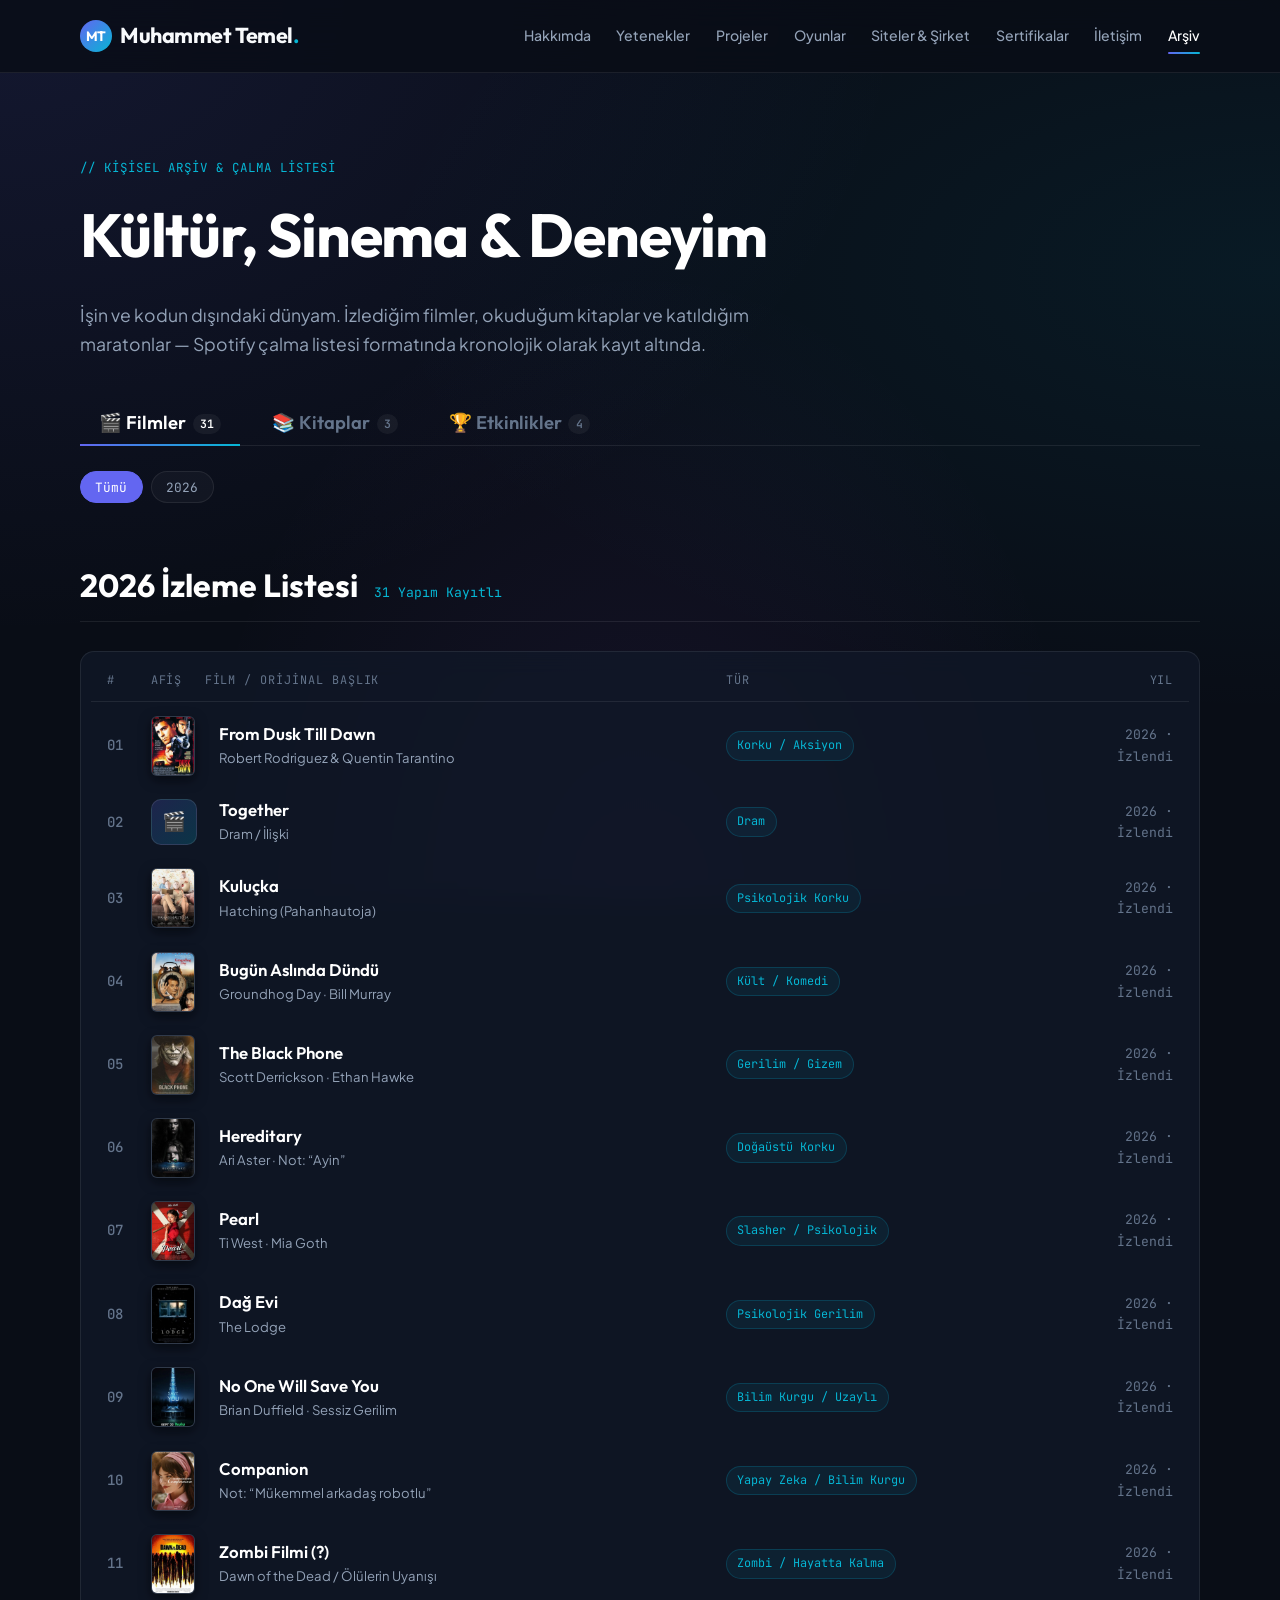
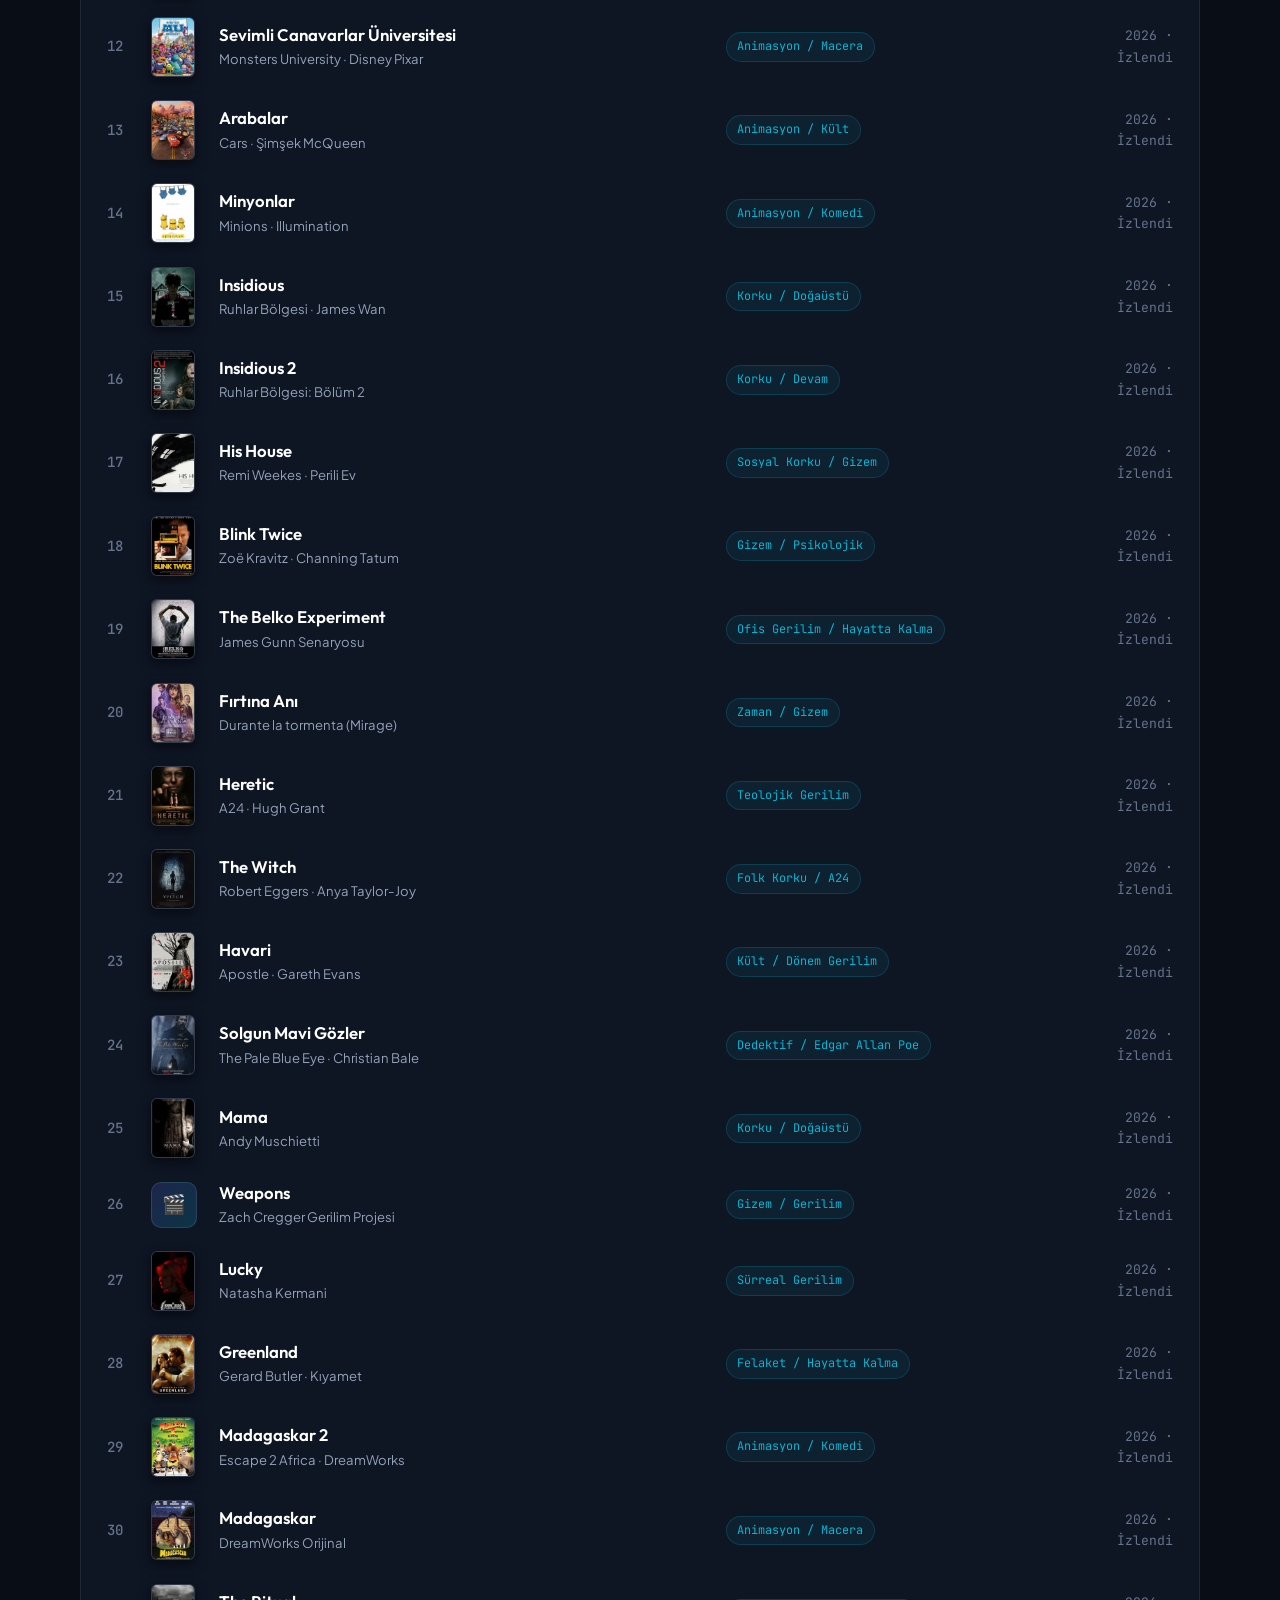
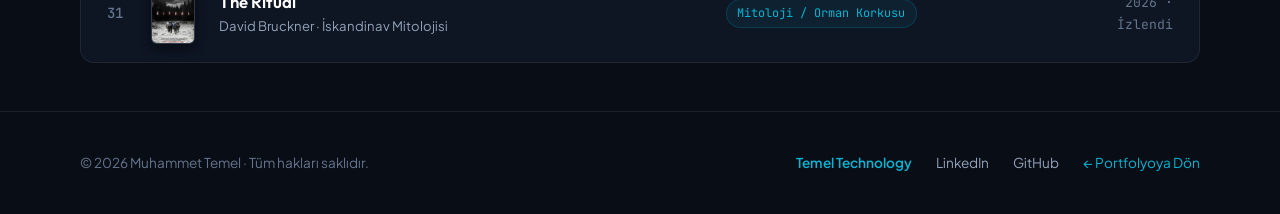
==== commit 0dddc903: "Filmler, kitaplar ve canli siteler Spotify calma listesi (tracklist) formatina donusturuldu, orijina" ====
--- a/arsiv.html
+++ b/arsiv.html
@@ -3,12 +3,13 @@
 <head>
   <meta charset="UTF-8">
   <meta name="viewport" content="width=device-width, initial-scale=1.0">
-  <title>Arşiv — Kitaplar, Filmler, Etkinlikler</title>
-  <meta name="description" content="Okuduğum kitaplar, izlediğim filmler ve katıldığım etkinlikler.">
+  <title>Arşiv — Kültür, Sinema ve Etkinlikler | Muhammet Temel</title>
+  <meta name="description" content="İzlediğim filmler, okuduğum kitaplar ve katıldığım etkinliklerin kişisel arşivi.">
   <link rel="stylesheet" href="style.css">
 </head>
 <body>
 
+  <!-- Üst Gezinme Çubuğu -->
   <header class="topbar">
     <div class="wrap">
       <a href="index.html" class="brand">
@@ -32,15 +33,14 @@
   <main>
     <section class="archive-hero">
       <div class="wrap">
-        <span class="section-tag">// Kişisel Arşiv</span>
-        <h1>Kültür & Deneyim Arşivi</h1>
-        <p>İşin dışındaki tarafım. Okuduğum kitaplar, izlediğim filmler ve
-          katıldığım etkinlikler burada — yıla göre ayrı ayrı listeleniyor.</p>
+        <span class="section-tag">// Kişisel Arşiv & Çalma Listesi</span>
+        <h1>Kültür, Sinema & Deneyim</h1>
+        <p>İşin ve kodun dışındaki dünyam. İzlediğim filmler, okuduğum kitaplar ve katıldığım maratonlar — Spotify çalma listesi formatında kronolojik olarak kayıt altında.</p>
 
         <div class="tabs" id="tabs">
-          <button class="tab active" data-panel="filmler">Filmler<span class="count">31</span></button>
-          <button class="tab" data-panel="kitaplar">Kitaplar<span class="count">3</span></button>
-          <button class="tab" data-panel="etkinlikler">Etkinlikler<span class="count">4</span></button>
+          <button class="tab active" data-panel="filmler">🎬 Filmler<span class="count">31</span></button>
+          <button class="tab" data-panel="kitaplar">📚 Kitaplar<span class="count">3</span></button>
+          <button class="tab" data-panel="etkinlikler">🏆 Etkinlikler<span class="count">4</span></button>
         </div>
 
         <div class="yearbar" id="yearbar"></div>
@@ -48,296 +48,480 @@
     </section>
 
     <div class="wrap">
-      <!-- Filmler -->
+      <!-- 🎬 Filmler Paneli (Müzik Listesi Formatı) -->
       <section class="panel active" id="filmler">
         <div class="year-group" data-year="2026">
-          <div class="year-head"><span>2026</span><em>31 film</em></div>
-          <div class="media-grid">
-          <article class="media film">
-            <div class="cover">F</div>
-            <div class="m-body">
-              <h4>From Dusk Till Dawn</h4>
-              <div class="m-sub">İzlendi · 2026</div>
-            </div>
-          </article>
-          <article class="media film">
-            <div class="cover">T</div>
-            <div class="m-body">
-              <h4>Together</h4>
-              <div class="m-sub">İzlendi · 2026</div>
-            </div>
-          </article>
-          <article class="media film">
-            <div class="cover">K</div>
-            <div class="m-body">
-              <h4>Kuluçka</h4>
-              <div class="m-sub">İzlendi · 2026</div>
-            </div>
-          </article>
-          <article class="media film">
-            <div class="cover">B</div>
-            <div class="m-body">
-              <h4>Bugün Aslında Dündü</h4>
-              <div class="m-sub">İzlendi · 2026</div>
-            </div>
-          </article>
-          <article class="media film">
-            <div class="cover">B</div>
-            <div class="m-body">
-              <h4>The Black Phone</h4>
-              <div class="m-sub">İzlendi · 2026</div>
-            </div>
-          </article>
-          <article class="media film">
-            <div class="cover">H</div>
-            <div class="m-body">
-              <h4>Hereditary</h4>
-              <div class="m-sub">İzlendi · 2026</div>
-              <p class="m-note">senin notun: “Ayin”</p>
-            </div>
-          </article>
-          <article class="media film">
-            <div class="cover">P</div>
-            <div class="m-body">
-              <h4>Pearl</h4>
-              <div class="m-sub">İzlendi · 2026</div>
-            </div>
-          </article>
-          <article class="media film">
-            <div class="cover">D</div>
-            <div class="m-body">
-              <h4>Dağ Evi</h4>
-              <div class="m-sub">İzlendi · 2026</div>
-            </div>
-          </article>
-          <article class="media film">
-            <div class="cover">N</div>
-            <div class="m-body">
-              <h4>No One Will Save You</h4>
-              <div class="m-sub">İzlendi · 2026</div>
-            </div>
-          </article>
-          <article class="media film">
-            <div class="cover">C</div>
-            <div class="m-body">
-              <h4>Companion</h4>
-              <div class="m-sub">İzlendi · 2026</div>
-              <p class="m-note">senin notun: “mükemmel arkadaş robotlu”</p>
-            </div>
-          </article>
-          <article class="media film">
-            <div class="cover">Z</div>
-            <div class="m-body">
-              <h4>Zombi Filmi (?)</h4>
-              <div class="m-sub">İzlendi · 2026</div>
-              <p class="m-note">isim teyit edilecek — “ölülerin uyanışı/yürüyüşü”</p>
-            </div>
-          </article>
-          <article class="media film">
-            <div class="cover">S</div>
-            <div class="m-body">
-              <h4>Sevimli Canavarlar Üniversitesi</h4>
-              <div class="m-sub">İzlendi · 2026</div>
-              <p class="m-note">Monsters University</p>
-            </div>
-          </article>
-          <article class="media film">
-            <div class="cover">A</div>
-            <div class="m-body">
-              <h4>Arabalar</h4>
-              <div class="m-sub">İzlendi · 2026</div>
-            </div>
-          </article>
-          <article class="media film">
-            <div class="cover">M</div>
-            <div class="m-body">
-              <h4>Minyonlar</h4>
-              <div class="m-sub">İzlendi · 2026</div>
-            </div>
-          </article>
-          <article class="media film">
-            <div class="cover">I</div>
-            <div class="m-body">
-              <h4>Insidious</h4>
-              <div class="m-sub">İzlendi · 2026</div>
-            </div>
-          </article>
-          <article class="media film">
-            <div class="cover">I</div>
-            <div class="m-body">
-              <h4>Insidious 2</h4>
-              <div class="m-sub">İzlendi · 2026</div>
-            </div>
-          </article>
-          <article class="media film">
-            <div class="cover">H</div>
-            <div class="m-body">
-              <h4>His House</h4>
-              <div class="m-sub">İzlendi · 2026</div>
-            </div>
-          </article>
-          <article class="media film">
-            <div class="cover">B</div>
-            <div class="m-body">
-              <h4>Blink Twice</h4>
-              <div class="m-sub">İzlendi · 2026</div>
-            </div>
-          </article>
-          <article class="media film">
-            <div class="cover">B</div>
-            <div class="m-body">
-              <h4>The Belko Experiment</h4>
-              <div class="m-sub">İzlendi · 2026</div>
-            </div>
-          </article>
-          <article class="media film">
-            <div class="cover">F</div>
-            <div class="m-body">
-              <h4>Fırtına Anı</h4>
-              <div class="m-sub">İzlendi · 2026</div>
-            </div>
-          </article>
-          <article class="media film">
-            <div class="cover">H</div>
-            <div class="m-body">
-              <h4>Heretic</h4>
-              <div class="m-sub">İzlendi · 2026</div>
-            </div>
-          </article>
-          <article class="media film">
-            <div class="cover">W</div>
-            <div class="m-body">
-              <h4>The Witch</h4>
-              <div class="m-sub">İzlendi · 2026</div>
-            </div>
-          </article>
-          <article class="media film">
-            <div class="cover">H</div>
-            <div class="m-body">
-              <h4>Havari</h4>
-              <div class="m-sub">İzlendi · 2026</div>
-              <p class="m-note">Apostle</p>
-            </div>
-          </article>
-          <article class="media film">
-            <div class="cover">S</div>
-            <div class="m-body">
-              <h4>Solgun Mavi Gözler</h4>
-              <div class="m-sub">İzlendi · 2026</div>
-            </div>
-          </article>
-          <article class="media film">
-            <div class="cover">M</div>
-            <div class="m-body">
-              <h4>Mama</h4>
-              <div class="m-sub">İzlendi · 2026</div>
-            </div>
-          </article>
-          <article class="media film">
-            <div class="cover">W</div>
-            <div class="m-body">
-              <h4>Weapons</h4>
-              <div class="m-sub">İzlendi · 2026</div>
-            </div>
-          </article>
-          <article class="media film">
-            <div class="cover">L</div>
-            <div class="m-body">
-              <h4>Lucky</h4>
-              <div class="m-sub">İzlendi · 2026</div>
-            </div>
-          </article>
-          <article class="media film">
-            <div class="cover">G</div>
-            <div class="m-body">
-              <h4>Greenland</h4>
-              <div class="m-sub">İzlendi · 2026</div>
-            </div>
-          </article>
-          <article class="media film">
-            <div class="cover">M</div>
-            <div class="m-body">
-              <h4>Madagaskar 2</h4>
-              <div class="m-sub">İzlendi · 2026</div>
-            </div>
-          </article>
-          <article class="media film">
-            <div class="cover">M</div>
-            <div class="m-body">
-              <h4>Madagaskar</h4>
-              <div class="m-sub">İzlendi · 2026</div>
-            </div>
-          </article>
-          <article class="media film">
-            <div class="cover">R</div>
-            <div class="m-body">
-              <h4>Ritual</h4>
-              <div class="m-sub">İzlendi · 2026</div>
-            </div>
-          </article>
+          <div class="year-head">
+            <span>2026 İzleme Listesi</span>
+            <em>31 Yapım Kayıtlı</em>
+          </div>
+
+          <div class="tracklist">
+            <div class="track-header">
+              <span>#</span>
+              <span>Afiş</span>
+              <span>Film / Orijinal Başlık</span>
+              <span>Tür</span>
+              <span style="text-align:right;">Yıl</span>
+            </div>
+
+            <!-- 01 -->
+            <div class="track-row">
+              <span class="track-num">01</span>
+              <img src="assets/covers/from_dusk_till_dawn.jpg" alt="From Dusk Till Dawn" class="track-thumb" loading="lazy" onerror="this.style.display='none'">
+              <div class="track-info">
+                <span class="track-title">From Dusk Till Dawn</span>
+                <span class="track-sub">Robert Rodriguez & Quentin Tarantino</span>
+              </div>
+              <span class="track-badge">Korku / Aksiyon</span>
+              <span class="track-meta">2026 · İzlendi</span>
+            </div>
+
+            <!-- 02 -->
+            <div class="track-row">
+              <span class="track-num">02</span>
+              <div class="track-thumb-sq">🎬</div>
+              <div class="track-info">
+                <span class="track-title">Together</span>
+                <span class="track-sub">Dram / İlişki</span>
+              </div>
+              <span class="track-badge">Dram</span>
+              <span class="track-meta">2026 · İzlendi</span>
+            </div>
+
+            <!-- 03 -->
+            <div class="track-row">
+              <span class="track-num">03</span>
+              <img src="assets/covers/kulucka.jpg" alt="Kuluçka" class="track-thumb" loading="lazy" onerror="this.style.display='none'">
+              <div class="track-info">
+                <span class="track-title">Kuluçka</span>
+                <span class="track-sub">Hatching (Pahanhautoja)</span>
+              </div>
+              <span class="track-badge">Psikolojik Korku</span>
+              <span class="track-meta">2026 · İzlendi</span>
+            </div>
+
+            <!-- 04 -->
+            <div class="track-row">
+              <span class="track-num">04</span>
+              <img src="assets/covers/bugun_aslinda_dundu.jpg" alt="Bugün Aslında Dündü" class="track-thumb" loading="lazy" onerror="this.style.display='none'">
+              <div class="track-info">
+                <span class="track-title">Bugün Aslında Dündü</span>
+                <span class="track-sub">Groundhog Day · Bill Murray</span>
+              </div>
+              <span class="track-badge">Kült / Komedi</span>
+              <span class="track-meta">2026 · İzlendi</span>
+            </div>
+
+            <!-- 05 -->
+            <div class="track-row">
+              <span class="track-num">05</span>
+              <img src="assets/covers/the_black_phone.jpg" alt="The Black Phone" class="track-thumb" loading="lazy" onerror="this.style.display='none'">
+              <div class="track-info">
+                <span class="track-title">The Black Phone</span>
+                <span class="track-sub">Scott Derrickson · Ethan Hawke</span>
+              </div>
+              <span class="track-badge">Gerilim / Gizem</span>
+              <span class="track-meta">2026 · İzlendi</span>
+            </div>
+
+            <!-- 06 -->
+            <div class="track-row">
+              <span class="track-num">06</span>
+              <img src="assets/covers/hereditary.jpg" alt="Hereditary" class="track-thumb" loading="lazy" onerror="this.style.display='none'">
+              <div class="track-info">
+                <span class="track-title">Hereditary</span>
+                <span class="track-sub">Ari Aster · Not: “Ayin”</span>
+              </div>
+              <span class="track-badge">Doğaüstü Korku</span>
+              <span class="track-meta">2026 · İzlendi</span>
+            </div>
+
+            <!-- 07 -->
+            <div class="track-row">
+              <span class="track-num">07</span>
+              <img src="assets/covers/pearl.jpg" alt="Pearl" class="track-thumb" loading="lazy" onerror="this.style.display='none'">
+              <div class="track-info">
+                <span class="track-title">Pearl</span>
+                <span class="track-sub">Ti West · Mia Goth</span>
+              </div>
+              <span class="track-badge">Slasher / Psikolojik</span>
+              <span class="track-meta">2026 · İzlendi</span>
+            </div>
+
+            <!-- 08 -->
+            <div class="track-row">
+              <span class="track-num">08</span>
+              <img src="assets/covers/dag_evi.jpg" alt="Dağ Evi" class="track-thumb" loading="lazy" onerror="this.style.display='none'">
+              <div class="track-info">
+                <span class="track-title">Dağ Evi</span>
+                <span class="track-sub">The Lodge</span>
+              </div>
+              <span class="track-badge">Psikolojik Gerilim</span>
+              <span class="track-meta">2026 · İzlendi</span>
+            </div>
+
+            <!-- 09 -->
+            <div class="track-row">
+              <span class="track-num">09</span>
+              <img src="assets/covers/no_one_will_save_you.jpg" alt="No One Will Save You" class="track-thumb" loading="lazy" onerror="this.style.display='none'">
+              <div class="track-info">
+                <span class="track-title">No One Will Save You</span>
+                <span class="track-sub">Brian Duffield · Sessiz Gerilim</span>
+              </div>
+              <span class="track-badge">Bilim Kurgu / Uzaylı</span>
+              <span class="track-meta">2026 · İzlendi</span>
+            </div>
+
+            <!-- 10 -->
+            <div class="track-row">
+              <span class="track-num">10</span>
+              <img src="assets/covers/companion.jpg" alt="Companion" class="track-thumb" loading="lazy" onerror="this.style.display='none'">
+              <div class="track-info">
+                <span class="track-title">Companion</span>
+                <span class="track-sub">Not: “Mükemmel arkadaş robotlu”</span>
+              </div>
+              <span class="track-badge">Yapay Zeka / Bilim Kurgu</span>
+              <span class="track-meta">2026 · İzlendi</span>
+            </div>
+
+            <!-- 11 -->
+            <div class="track-row">
+              <span class="track-num">11</span>
+              <img src="assets/covers/zombi_filmi.jpg" alt="Zombi Filmi" class="track-thumb" loading="lazy" onerror="this.style.display='none'">
+              <div class="track-info">
+                <span class="track-title">Zombi Filmi (?)</span>
+                <span class="track-sub">Dawn of the Dead / Ölülerin Uyanışı</span>
+              </div>
+              <span class="track-badge">Zombi / Hayatta Kalma</span>
+              <span class="track-meta">2026 · İzlendi</span>
+            </div>
+
+            <!-- 12 -->
+            <div class="track-row">
+              <span class="track-num">12</span>
+              <img src="assets/covers/monsters_university.jpg" alt="Sevimli Canavarlar Üniversitesi" class="track-thumb" loading="lazy" onerror="this.style.display='none'">
+              <div class="track-info">
+                <span class="track-title">Sevimli Canavarlar Üniversitesi</span>
+                <span class="track-sub">Monsters University · Disney Pixar</span>
+              </div>
+              <span class="track-badge">Animasyon / Macera</span>
+              <span class="track-meta">2026 · İzlendi</span>
+            </div>
+
+            <!-- 13 -->
+            <div class="track-row">
+              <span class="track-num">13</span>
+              <img src="assets/covers/arabalar.jpg" alt="Arabalar" class="track-thumb" loading="lazy" onerror="this.style.display='none'">
+              <div class="track-info">
+                <span class="track-title">Arabalar</span>
+                <span class="track-sub">Cars · Şimşek McQueen</span>
+              </div>
+              <span class="track-badge">Animasyon / Kült</span>
+              <span class="track-meta">2026 · İzlendi</span>
+            </div>
+
+            <!-- 14 -->
+            <div class="track-row">
+              <span class="track-num">14</span>
+              <img src="assets/covers/minyonlar.jpg" alt="Minyonlar" class="track-thumb" loading="lazy" onerror="this.style.display='none'">
+              <div class="track-info">
+                <span class="track-title">Minyonlar</span>
+                <span class="track-sub">Minions · Illumination</span>
+              </div>
+              <span class="track-badge">Animasyon / Komedi</span>
+              <span class="track-meta">2026 · İzlendi</span>
+            </div>
+
+            <!-- 15 -->
+            <div class="track-row">
+              <span class="track-num">15</span>
+              <img src="assets/covers/insidious.jpg" alt="Insidious" class="track-thumb" loading="lazy" onerror="this.style.display='none'">
+              <div class="track-info">
+                <span class="track-title">Insidious</span>
+                <span class="track-sub">Ruhlar Bölgesi · James Wan</span>
+              </div>
+              <span class="track-badge">Korku / Doğaüstü</span>
+              <span class="track-meta">2026 · İzlendi</span>
+            </div>
+
+            <!-- 16 -->
+            <div class="track-row">
+              <span class="track-num">16</span>
+              <img src="assets/covers/insidious_2.jpg" alt="Insidious 2" class="track-thumb" loading="lazy" onerror="this.style.display='none'">
+              <div class="track-info">
+                <span class="track-title">Insidious 2</span>
+                <span class="track-sub">Ruhlar Bölgesi: Bölüm 2</span>
+              </div>
+              <span class="track-badge">Korku / Devam</span>
+              <span class="track-meta">2026 · İzlendi</span>
+            </div>
+
+            <!-- 17 -->
+            <div class="track-row">
+              <span class="track-num">17</span>
+              <img src="assets/covers/his_house.jpg" alt="His House" class="track-thumb" loading="lazy" onerror="this.style.display='none'">
+              <div class="track-info">
+                <span class="track-title">His House</span>
+                <span class="track-sub">Remi Weekes · Perili Ev</span>
+              </div>
+              <span class="track-badge">Sosyal Korku / Gizem</span>
+              <span class="track-meta">2026 · İzlendi</span>
+            </div>
+
+            <!-- 18 -->
+            <div class="track-row">
+              <span class="track-num">18</span>
+              <img src="assets/covers/blink_twice.jpg" alt="Blink Twice" class="track-thumb" loading="lazy" onerror="this.style.display='none'">
+              <div class="track-info">
+                <span class="track-title">Blink Twice</span>
+                <span class="track-sub">Zoë Kravitz · Channing Tatum</span>
+              </div>
+              <span class="track-badge">Gizem / Psikolojik</span>
+              <span class="track-meta">2026 · İzlendi</span>
+            </div>
+
+            <!-- 19 -->
+            <div class="track-row">
+              <span class="track-num">19</span>
+              <img src="assets/covers/the_belko_experiment.jpg" alt="The Belko Experiment" class="track-thumb" loading="lazy" onerror="this.style.display='none'">
+              <div class="track-info">
+                <span class="track-title">The Belko Experiment</span>
+                <span class="track-sub">James Gunn Senaryosu</span>
+              </div>
+              <span class="track-badge">Ofis Gerilim / Hayatta Kalma</span>
+              <span class="track-meta">2026 · İzlendi</span>
+            </div>
+
+            <!-- 20 -->
+            <div class="track-row">
+              <span class="track-num">20</span>
+              <img src="assets/covers/firtina_ani.jpg" alt="Fırtına Anı" class="track-thumb" loading="lazy" onerror="this.style.display='none'">
+              <div class="track-info">
+                <span class="track-title">Fırtına Anı</span>
+                <span class="track-sub">Durante la tormenta (Mirage)</span>
+              </div>
+              <span class="track-badge">Zaman / Gizem</span>
+              <span class="track-meta">2026 · İzlendi</span>
+            </div>
+
+            <!-- 21 -->
+            <div class="track-row">
+              <span class="track-num">21</span>
+              <img src="assets/covers/heretic.jpg" alt="Heretic" class="track-thumb" loading="lazy" onerror="this.style.display='none'">
+              <div class="track-info">
+                <span class="track-title">Heretic</span>
+                <span class="track-sub">A24 · Hugh Grant</span>
+              </div>
+              <span class="track-badge">Teolojik Gerilim</span>
+              <span class="track-meta">2026 · İzlendi</span>
+            </div>
+
+            <!-- 22 -->
+            <div class="track-row">
+              <span class="track-num">22</span>
+              <img src="assets/covers/the_witch.jpg" alt="The Witch" class="track-thumb" loading="lazy" onerror="this.style.display='none'">
+              <div class="track-info">
+                <span class="track-title">The Witch</span>
+                <span class="track-sub">Robert Eggers · Anya Taylor-Joy</span>
+              </div>
+              <span class="track-badge">Folk Korku / A24</span>
+              <span class="track-meta">2026 · İzlendi</span>
+            </div>
+
+            <!-- 23 -->
+            <div class="track-row">
+              <span class="track-num">23</span>
+              <img src="assets/covers/havari.jpg" alt="Havari" class="track-thumb" loading="lazy" onerror="this.style.display='none'">
+              <div class="track-info">
+                <span class="track-title">Havari</span>
+                <span class="track-sub">Apostle · Gareth Evans</span>
+              </div>
+              <span class="track-badge">Kült / Dönem Gerilim</span>
+              <span class="track-meta">2026 · İzlendi</span>
+            </div>
+
+            <!-- 24 -->
+            <div class="track-row">
+              <span class="track-num">24</span>
+              <img src="assets/covers/solgun_mavi_gozler.jpg" alt="Solgun Mavi Gözler" class="track-thumb" loading="lazy" onerror="this.style.display='none'">
+              <div class="track-info">
+                <span class="track-title">Solgun Mavi Gözler</span>
+                <span class="track-sub">The Pale Blue Eye · Christian Bale</span>
+              </div>
+              <span class="track-badge">Dedektif / Edgar Allan Poe</span>
+              <span class="track-meta">2026 · İzlendi</span>
+            </div>
+
+            <!-- 25 -->
+            <div class="track-row">
+              <span class="track-num">25</span>
+              <img src="assets/covers/mama.jpg" alt="Mama" class="track-thumb" loading="lazy" onerror="this.style.display='none'">
+              <div class="track-info">
+                <span class="track-title">Mama</span>
+                <span class="track-sub">Andy Muschietti</span>
+              </div>
+              <span class="track-badge">Korku / Doğaüstü</span>
+              <span class="track-meta">2026 · İzlendi</span>
+            </div>
+
+            <!-- 26 -->
+            <div class="track-row">
+              <span class="track-num">26</span>
+              <div class="track-thumb-sq">🎬</div>
+              <div class="track-info">
+                <span class="track-title">Weapons</span>
+                <span class="track-sub">Zach Cregger Gerilim Projesi</span>
+              </div>
+              <span class="track-badge">Gizem / Gerilim</span>
+              <span class="track-meta">2026 · İzlendi</span>
+            </div>
+
+            <!-- 27 -->
+            <div class="track-row">
+              <span class="track-num">27</span>
+              <img src="assets/covers/lucky.jpg" alt="Lucky" class="track-thumb" loading="lazy" onerror="this.style.display='none'">
+              <div class="track-info">
+                <span class="track-title">Lucky</span>
+                <span class="track-sub">Natasha Kermani</span>
+              </div>
+              <span class="track-badge">Sürreal Gerilim</span>
+              <span class="track-meta">2026 · İzlendi</span>
+            </div>
+
+            <!-- 28 -->
+            <div class="track-row">
+              <span class="track-num">28</span>
+              <img src="assets/covers/greenland.jpg" alt="Greenland" class="track-thumb" loading="lazy" onerror="this.style.display='none'">
+              <div class="track-info">
+                <span class="track-title">Greenland</span>
+                <span class="track-sub">Gerard Butler · Kıyamet</span>
+              </div>
+              <span class="track-badge">Felaket / Hayatta Kalma</span>
+              <span class="track-meta">2026 · İzlendi</span>
+            </div>
+
+            <!-- 29 -->
+            <div class="track-row">
+              <span class="track-num">29</span>
+              <img src="assets/covers/madagaskar_2.jpg" alt="Madagaskar 2" class="track-thumb" loading="lazy" onerror="this.style.display='none'">
+              <div class="track-info">
+                <span class="track-title">Madagaskar 2</span>
+                <span class="track-sub">Escape 2 Africa · DreamWorks</span>
+              </div>
+              <span class="track-badge">Animasyon / Komedi</span>
+              <span class="track-meta">2026 · İzlendi</span>
+            </div>
+
+            <!-- 30 -->
+            <div class="track-row">
+              <span class="track-num">30</span>
+              <img src="assets/covers/madagaskar.jpg" alt="Madagaskar" class="track-thumb" loading="lazy" onerror="this.style.display='none'">
+              <div class="track-info">
+                <span class="track-title">Madagaskar</span>
+                <span class="track-sub">DreamWorks Orijinal</span>
+              </div>
+              <span class="track-badge">Animasyon / Macera</span>
+              <span class="track-meta">2026 · İzlendi</span>
+            </div>
+
+            <!-- 31 -->
+            <div class="track-row">
+              <span class="track-num">31</span>
+              <img src="assets/covers/ritual.jpg" alt="Ritual" class="track-thumb" loading="lazy" onerror="this.style.display='none'">
+              <div class="track-info">
+                <span class="track-title">The Ritual</span>
+                <span class="track-sub">David Bruckner · İskandinav Mitolojisi</span>
+              </div>
+              <span class="track-badge">Mitoloji / Orman Korkusu</span>
+              <span class="track-meta">2026 · İzlendi</span>
+            </div>
           </div>
         </div>
       </section>
 
-      <!-- Kitaplar -->
+      <!-- 📚 Kitaplar Paneli (Müzik Listesi Formatı) -->
       <section class="panel" id="kitaplar">
         <div class="year-group" data-year="2026">
-          <div class="year-head"><span>2026</span><em>3 kitap</em></div>
-          <div class="media-grid">
-          <article class="media book">
-            <div class="cover">S</div>
-            <div class="m-body">
-              <h4>Sıfırdan Bire</h4>
-              <div class="m-sub">Peter Thiel · 2026</div>
-            </div>
-          </article>
-          <article class="media book">
-            <div class="cover">Z</div>
-            <div class="m-body">
-              <h4>Zengin Baba Yoksul Baba</h4>
-              <div class="m-sub">Robert Kiyosaki · 2026</div>
-            </div>
-          </article>
-          <article class="media book">
-            <div class="cover">N</div>
-            <div class="m-body">
-              <h4>Nakit Akışı Çeyreği</h4>
-              <div class="m-sub">Robert Kiyosaki · 2026</div>
-            </div>
-          </article>
+          <div class="year-head">
+            <span>2026 Okuma Listesi</span>
+            <em>3 Kitap Kayıtlı</em>
+          </div>
+
+          <div class="tracklist">
+            <div class="track-header">
+              <span>#</span>
+              <span>Kapak</span>
+              <span>Kitap & Yazar</span>
+              <span>Alan</span>
+              <span style="text-align:right;">Durum</span>
+            </div>
+
+            <div class="track-row">
+              <span class="track-num">01</span>
+              <img src="assets/covers/sifirdan_bire.jpg" alt="Sıfırdan Bire" class="track-thumb" loading="lazy" onerror="this.style.display='none'">
+              <div class="track-info">
+                <span class="track-title">Sıfırdan Bire (Zero to One)</span>
+                <span class="track-sub">Peter Thiel & Blake Masters</span>
+              </div>
+              <span class="track-badge">Girişimcilik / İnovasyon</span>
+              <span class="track-meta">2026 · Okundu</span>
+            </div>
+
+            <div class="track-row">
+              <span class="track-num">02</span>
+              <img src="assets/covers/zengin_baba.jpg" alt="Zengin Baba Yoksul Baba" class="track-thumb" loading="lazy" onerror="this.style.display='none'">
+              <div class="track-info">
+                <span class="track-title">Zengin Baba Yoksul Baba</span>
+                <span class="track-sub">Robert T. Kiyosaki</span>
+              </div>
+              <span class="track-badge">Finansal Okuryazarlık</span>
+              <span class="track-meta">2026 · Okundu</span>
+            </div>
+
+            <div class="track-row">
+              <span class="track-num">03</span>
+              <img src="assets/covers/nakit_akisi.jpg" alt="Nakit Akışı Çeyreği" class="track-thumb" loading="lazy" onerror="this.style.display='none'">
+              <div class="track-info">
+                <span class="track-title">Nakit Akışı Çeyreği (Cashflow Quadrant)</span>
+                <span class="track-sub">Robert T. Kiyosaki</span>
+              </div>
+              <span class="track-badge">Yatırım & Varlık Yönetimi</span>
+              <span class="track-meta">2026 · Okundu</span>
+            </div>
           </div>
         </div>
       </section>
 
-      <!-- Etkinlikler -->
+      <!-- 🏆 Etkinlikler Paneli -->
       <section class="panel" id="etkinlikler">
         <div class="year-group" data-year="2026">
-          <div class="year-head"><span>2026</span><em>4 etkinlik</em></div>
+          <div class="year-head"><span>2026 Hackathon & Atölyeler</span><em>4 Etkinlik</em></div>
           <div class="timeline">
-          <div class="event">
-            <div class="e-date">2026</div>
-            <h4>Roketsan LevelUp Workshop — 3 Günlük Seri</h4>
-            <div class="e-place">Savunma Sanayii & Yapay Zeka Atölyesi</div>
-            <p>Roketsan LevelUp kapsamında üç ayrı alanda yoğunlaştırılmış eğitim ve proje geliştirme süreci: 1. Gün Gemini API ile doküman analizi ve RAG ajanı geliştirme, 2. Gün MobileNetV2 ile transfer learning ve görüntü işleme modelleri, 3. Gün Kalman filtresi ve sensör füzyonu tabanlı otonom navigasyon sistemleri.</p>
-          </div>
-          <div class="event">
-            <div class="e-date">2026</div>
-            <h4>NASA International Space Apps Challenge</h4>
-            <div class="e-place">Küresel Hackathon · Katılımcı</div>
-            <p>NASA'nın açık kaynaklı uzay ve yer gözlem verileri kullanılarak dünyadaki ve uzaydaki gerçek problemlere yönelik yenilikçi çözümler üretilen uluslararası hackathon maratonu.</p>
-          </div>
-          <div class="event">
-            <div class="e-date">2026</div>
-            <h4>Datathon 2026 — Yarışmacı</h4>
-            <div class="e-place">Öğrenci başarı tahmini · Ensemble ML</div>
-            <p>Tablo verileri ile Türkçe mentor yorumlarını birlikte işleyen hibrit bir mimari kurdum. CatBoost, LightGBM ve fine-tuned Türkçe DistilBERT'i ensemble ederek public liderlik tablosunda 85.57 RMSE skoruna ulaştım. Güzel bir öğrenme ve optimizasyon süreciydi.</p>
-          </div>
-          <div class="event">
-            <div class="e-date">Nisan 2026</div>
-            <h4>Türkiye Uzay Ajansı — Astro Hackathon</h4>
-            <div class="e-place">İstanbul · Yarışmacı</div>
-            <p>Uzay temalı problemlere yönelik çözümler geliştirdik. Projemiz: Güneş patlamalarını canlı NASA verileriyle analiz edip, 1.5 milyon veriyle eğittiğimiz derin öğrenme modeliyle uydu, GPS ve elektrik altyapısına verebileceği zararları öngörmek.</p>
-          </div>
+            <div class="event">
+              <div class="e-date">2026</div>
+              <h4>Roketsan LevelUp Workshop — 3 Günlük Seri</h4>
+              <div class="e-place">Savunma Sanayii & Yapay Zeka Atölyesi</div>
+              <p>Roketsan LevelUp kapsamında üç ayrı alanda yoğunlaştırılmış eğitim ve proje geliştirme süreci: 1. Gün Gemini API ile doküman analizi ve RAG ajanı geliştirme, 2. Gün MobileNetV2 ile transfer learning ve görüntü işleme modelleri, 3. Gün Kalman filtresi ve sensör füzyonu tabanlı otonom navigasyon sistemleri.</p>
+            </div>
+            <div class="event">
+              <div class="e-date">2026</div>
+              <h4>NASA International Space Apps Challenge</h4>
+              <div class="e-place">Küresel Hackathon · Katılımcı</div>
+              <p>NASA'nın açık kaynaklı uzay ve yer gözlem verileri kullanılarak dünyadaki ve uzaydaki gerçek problemlere yönelik yenilikçi çözümler üretilen uluslararası hackathon maratonu.</p>
+            </div>
+            <div class="event">
+              <div class="e-date">2026</div>
+              <h4>Datathon 2026 — Yarışmacı</h4>
+              <div class="e-place">Öğrenci başarı tahmini · Ensemble ML</div>
+              <p>Tablo verileri ile Türkçe mentor yorumlarını birlikte işleyen hibrit bir mimari kurdum. CatBoost, LightGBM ve fine-tuned Türkçe DistilBERT'i ensemble ederek public liderlik tablosunda 85.57 RMSE skoruna ulaştım. Güzel bir öğrenme ve optimizasyon süreciydi.</p>
+            </div>
+            <div class="event">
+              <div class="e-date">Nisan 2026</div>
+              <h4>Türkiye Uzay Ajansı — Astro Hackathon</h4>
+              <div class="e-place">İstanbul · Yarışmacı</div>
+              <p>Uzay temalı problemlere yönelik çözümler geliştirdik. Projemiz: Güneş patlamalarını canlı NASA verileriyle analiz edip, 1.5 milyon veriyle eğittiğimiz derin öğrenme modeliyle uydu, GPS ve elektrik altyapısına verebileceği zararları öngörmek.</p>
+            </div>
           </div>
         </div>
       </section>
--- a/style.css
+++ b/style.css
@@ -161,24 +161,68 @@
 /* ---------- Hero Bölümü ---------- */
 .hero {
   position: relative;
-  padding: clamp(4rem, 10vw, 7.5rem) 0 clamp(3rem, 7vw, 5rem);
+  min-height: 80vh;
+  display: flex;
+  align-items: center;
+  padding: clamp(4.5rem, 10vw, 8rem) 0 clamp(3.5rem, 7vw, 5.5rem);
   overflow: hidden;
+  background: var(--bg);
+}
+.hero-bg {
+  position: absolute;
+  inset: 0;
+  background: url('assets/hero.jpg') center 28% / cover no-repeat;
+  filter: grayscale(100%) contrast(1.2) brightness(0.7);
+  opacity: 0.42;
+  z-index: 0;
+  pointer-events: none;
+  transform: scale(1.02);
+  transition: transform 6s ease-out;
+}
+.hero:hover .hero-bg {
+  transform: scale(1.05);
+}
+.hero-bg::after {
+  content: '';
+  position: absolute;
+  inset: 0;
+  background: 
+    linear-gradient(180deg, rgba(9, 13, 22, 0.3) 0%, rgba(9, 13, 22, 0.75) 65%, var(--bg) 100%),
+    linear-gradient(90deg, rgba(9, 13, 22, 0.92) 0%, rgba(9, 13, 22, 0.45) 50%, rgba(9, 13, 22, 0.85) 100%);
 }
 .hero-glow {
   position: absolute;
-  top: -120px;
-  left: 50%;
-  transform: translateX(-50%);
-  width: 600px;
+  top: -80px;
+  left: 20%;
+  width: 500px;
   height: 400px;
-  background: radial-gradient(circle, rgba(99,102,241,0.22) 0%, rgba(6,182,212,0.06) 50%, transparent 70%);
+  background: radial-gradient(circle, rgba(99,102,241,0.2) 0%, rgba(6,182,212,0.08) 50%, transparent 70%);
   filter: blur(60px);
-  z-index: 0;
+  z-index: 1;
   pointer-events: none;
 }
 .hero .wrap {
   position: relative;
-  z-index: 1;
+  z-index: 2;
+}
+.hero-film-credit {
+  position: absolute;
+  right: var(--gap);
+  bottom: 1.5rem;
+  z-index: 3;
+  font-family: var(--font-mono);
+  font-size: .72rem;
+  letter-spacing: .06em;
+  color: rgba(255, 255, 255, 0.45);
+  background: rgba(9, 13, 22, 0.6);
+  padding: .3rem .8rem;
+  border-radius: 20px;
+  border: 1px solid rgba(255, 255, 255, 0.08);
+  backdrop-filter: blur(8px);
+  pointer-events: none;
+}
+@media (max-width: 768px) {
+  .hero-film-credit { display: none; }
 }
 .badge-status {
   display: inline-flex;
@@ -1116,6 +1160,122 @@
   font-size: .84rem;
   color: var(--text-dim);
   margin-top: .3rem;
+}
+
+/* ---------- Müzik Listesi (Tracklist) Formatı: Filmler, Kitaplar, Siteler ---------- */
+.tracklist {
+  display: flex;
+  flex-direction: column;
+  gap: .35rem;
+  background: var(--card-bg);
+  border: 1px solid var(--card-border);
+  border-radius: var(--radius);
+  padding: .6rem;
+  backdrop-filter: blur(12px);
+}
+.track-header {
+  display: grid;
+  grid-template-columns: 44px 54px 1.5fr 1fr 100px;
+  align-items: center;
+  padding: .6rem 1rem;
+  font-family: var(--font-mono);
+  font-size: .74rem;
+  letter-spacing: .08em;
+  text-transform: uppercase;
+  color: var(--text-dim);
+  border-bottom: 1px solid var(--card-border);
+}
+.track-row {
+  display: grid;
+  grid-template-columns: 44px 54px 1.5fr 1fr 100px;
+  align-items: center;
+  padding: .55rem 1rem;
+  border-radius: var(--radius-sm);
+  transition: all .2s ease;
+  position: relative;
+}
+.track-row:hover {
+  background: rgba(255, 255, 255, 0.05);
+  transform: translateX(4px);
+  border-color: rgba(99, 102, 241, 0.3);
+}
+.track-num {
+  font-family: var(--font-mono);
+  font-size: .88rem;
+  color: var(--text-dim);
+  font-weight: 500;
+}
+.track-row:hover .track-num {
+  color: var(--accent-cyan);
+}
+.track-thumb {
+  width: 44px;
+  height: 60px;
+  border-radius: 6px;
+  object-fit: cover;
+  background: #1e293b;
+  box-shadow: 0 4px 12px rgba(0,0,0,0.5);
+  border: 1px solid rgba(255,255,255,0.08);
+}
+.track-thumb-sq {
+  width: 46px;
+  height: 46px;
+  border-radius: 10px;
+  object-fit: cover;
+  background: linear-gradient(135deg, rgba(99, 102, 241, 0.2), rgba(6, 182, 212, 0.2));
+  display: grid;
+  place-items: center;
+  font-family: var(--font-heading);
+  font-size: 1.2rem;
+  font-weight: 700;
+  color: #fff;
+  border: 1px solid rgba(255, 255, 255, 0.1);
+}
+.track-info {
+  padding-left: .9rem;
+  display: flex;
+  flex-direction: column;
+}
+.track-title {
+  font-family: var(--font-heading);
+  font-weight: 600;
+  font-size: 1.05rem;
+  color: #fff;
+  line-height: 1.3;
+}
+.track-sub {
+  font-size: .82rem;
+  color: var(--text-muted);
+  margin-top: .15rem;
+}
+.track-badge {
+  display: inline-flex;
+  align-items: center;
+  gap: .3rem;
+  font-family: var(--font-mono);
+  font-size: .74rem;
+  color: var(--accent-cyan);
+  background: rgba(6, 182, 212, 0.08);
+  padding: .25rem .65rem;
+  border-radius: 20px;
+  border: 1px solid rgba(6, 182, 212, 0.2);
+  width: fit-content;
+}
+.track-meta {
+  font-family: var(--font-mono);
+  font-size: .82rem;
+  color: var(--text-dim);
+  text-align: right;
+}
+
+@media (max-width: 820px) {
+  .track-header { display: none; }
+  .track-row {
+    grid-template-columns: 28px 46px 1fr auto;
+    padding: .6rem .7rem;
+    gap: .4rem;
+  }
+  .track-badge { display: none; }
 }
 
 /* Etkinlik Zaman Çizelgesi */
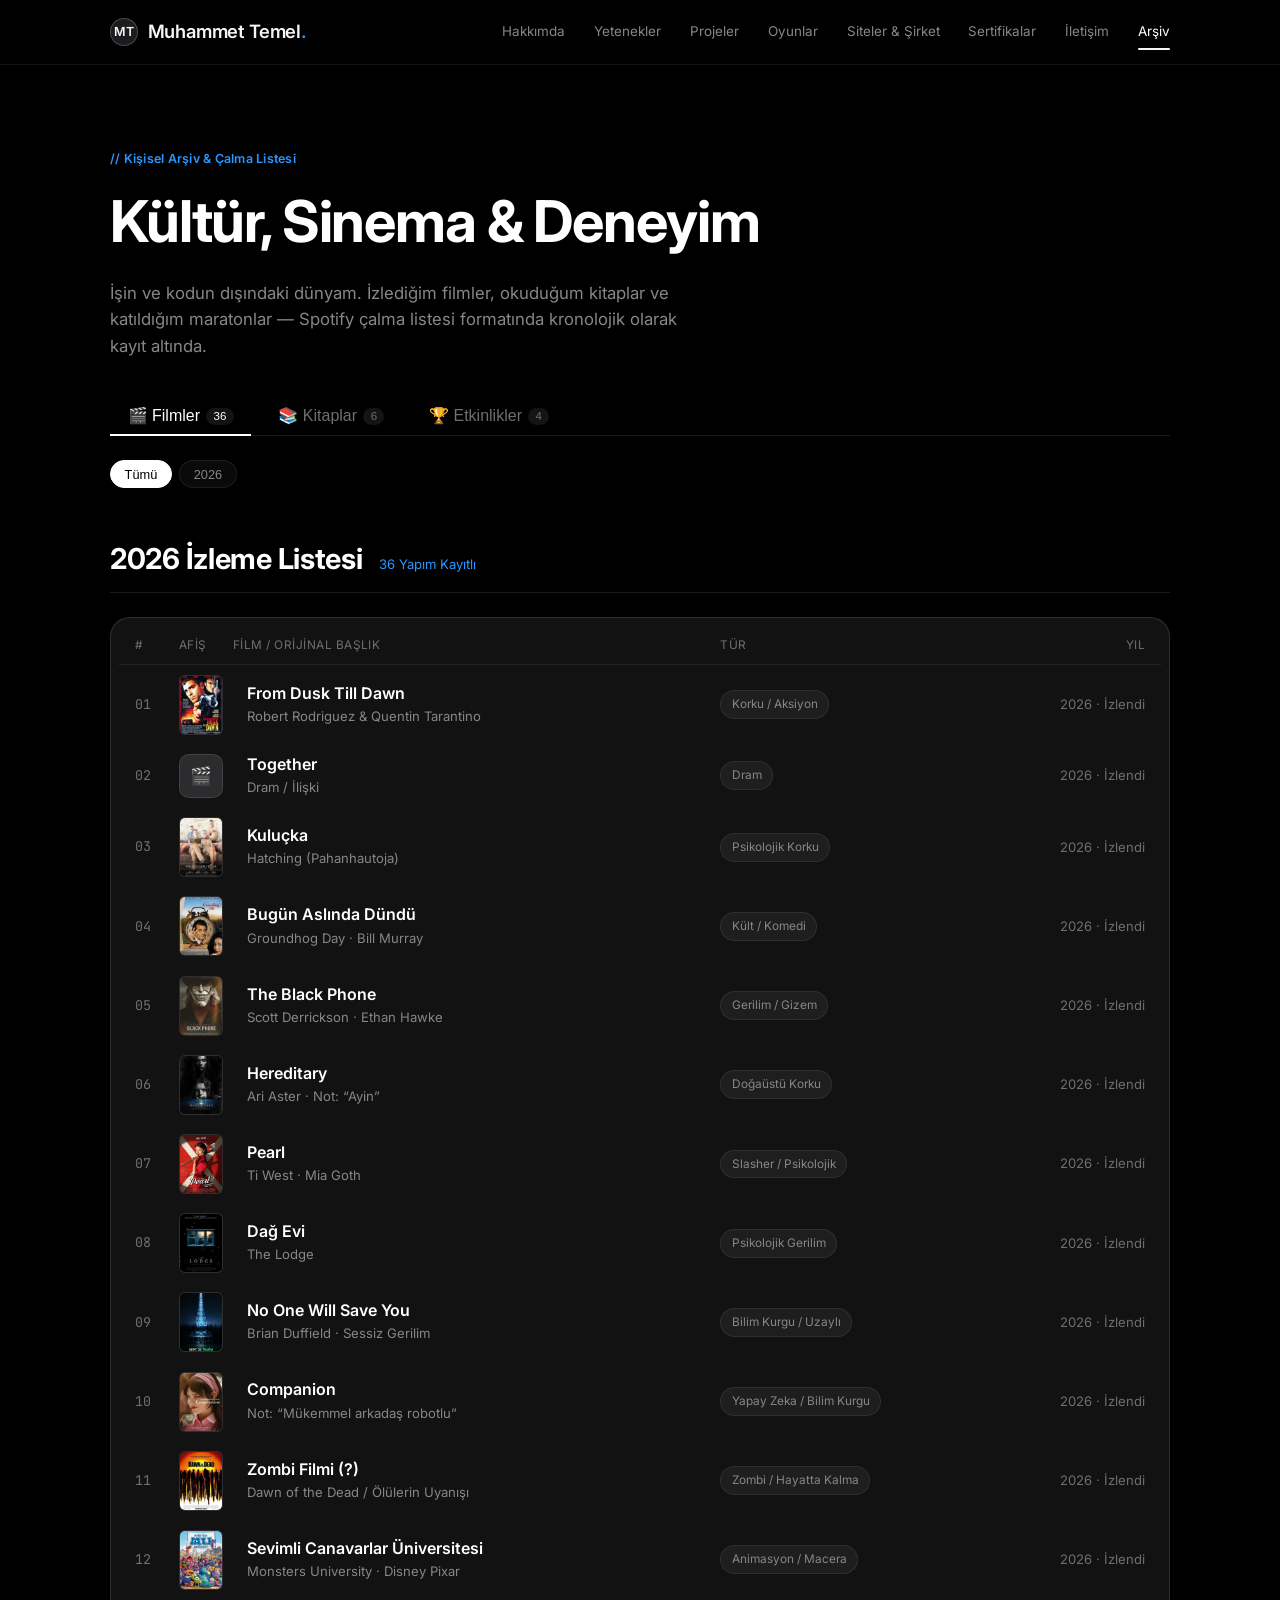
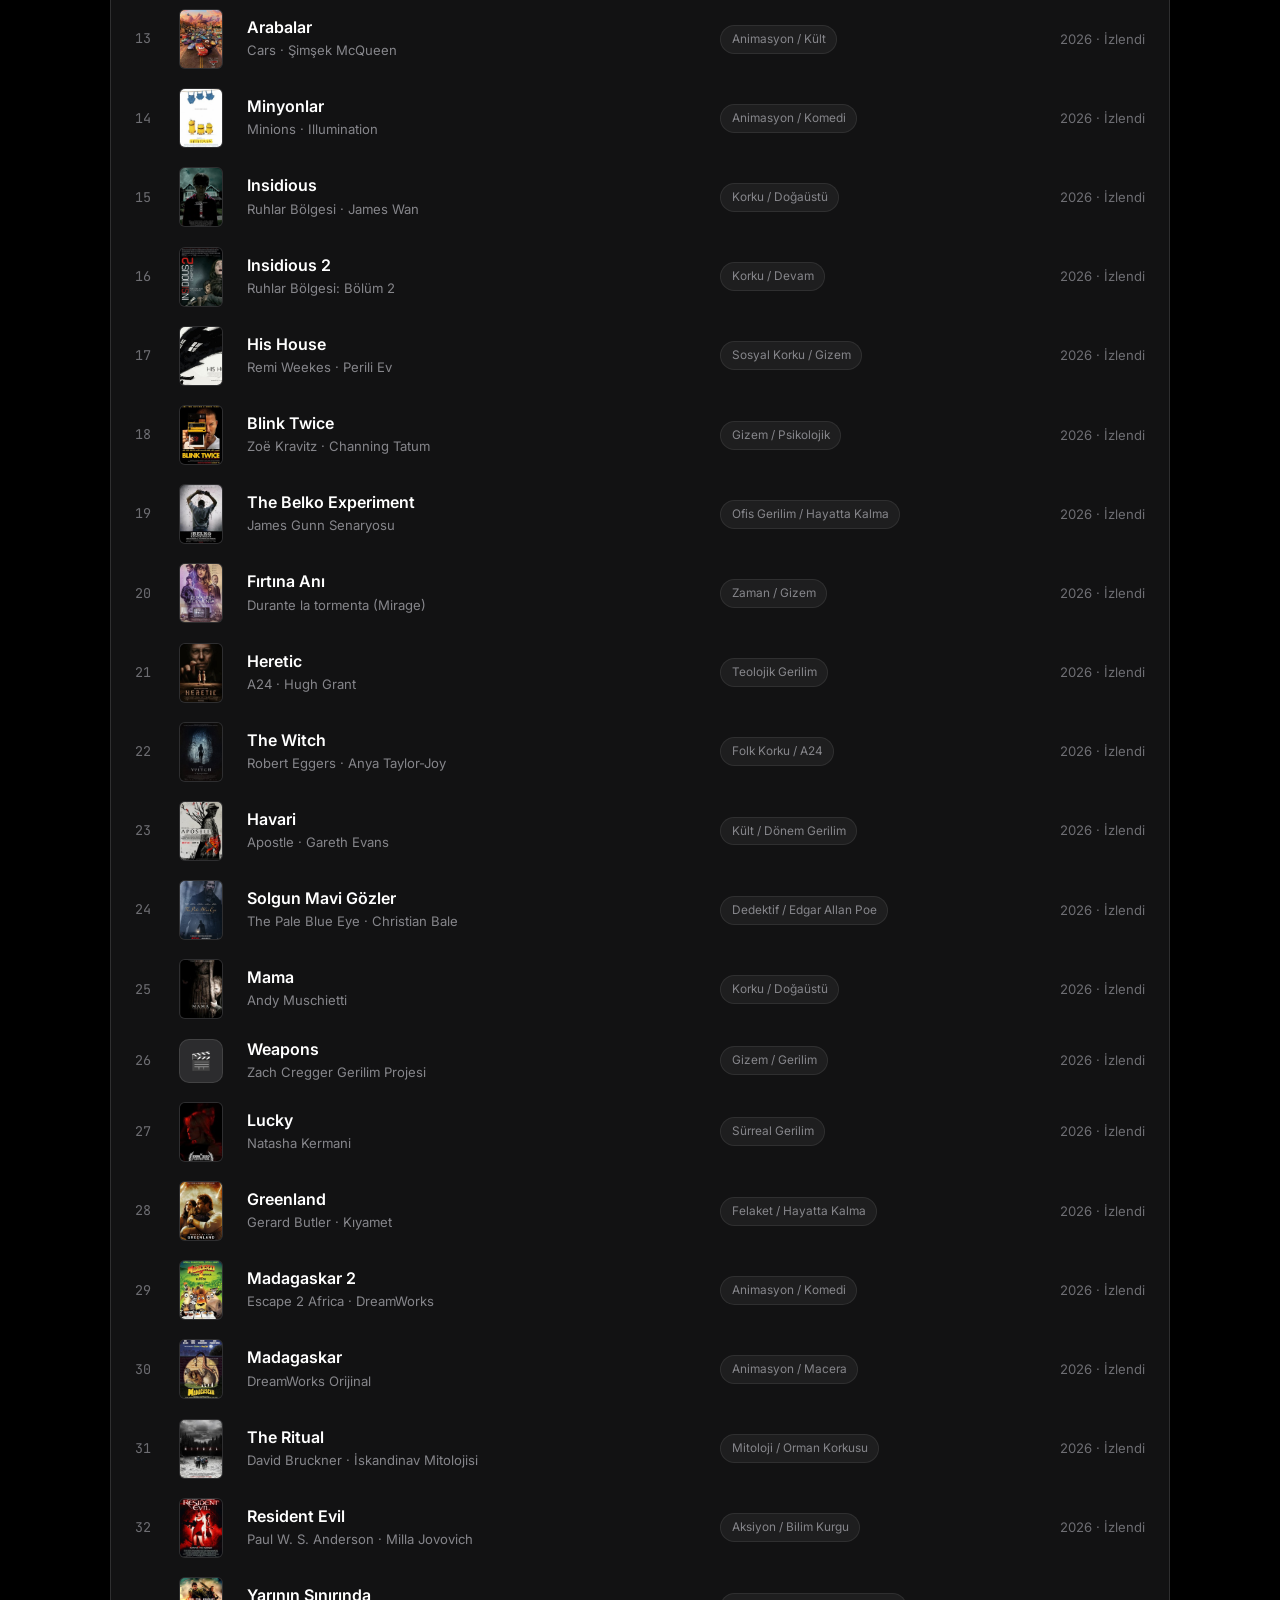
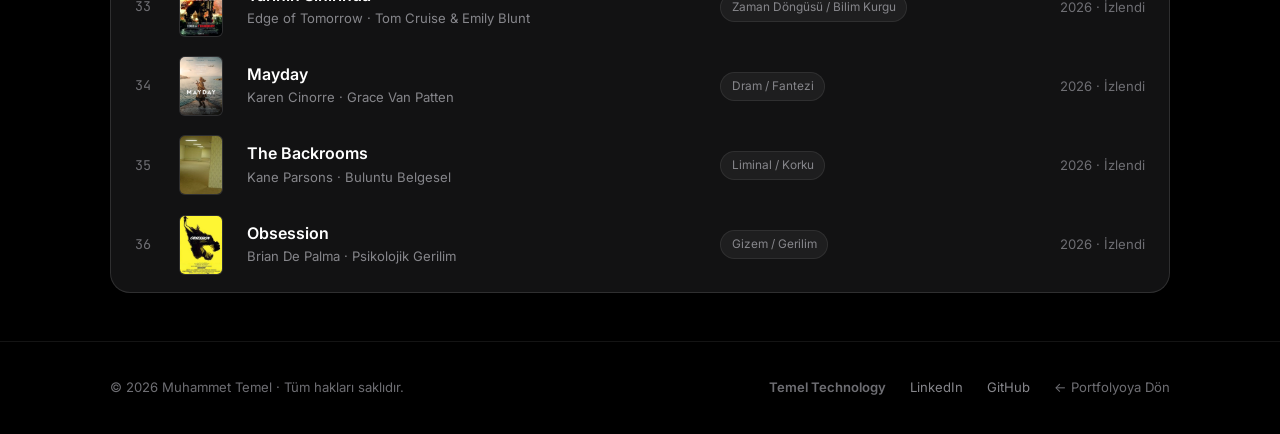
==== commit 3dc7b7ed: "Yeni kitaplar (TED Gibi Konus, Akilli Yatirimci, Zengin Olmanizi Istiyoruz) ve yeni filmler (Residen" ====
--- a/arsiv.html
+++ b/arsiv.html
@@ -38,8 +38,8 @@
         <p>İşin ve kodun dışındaki dünyam. İzlediğim filmler, okuduğum kitaplar ve katıldığım maratonlar — Spotify çalma listesi formatında kronolojik olarak kayıt altında.</p>
 
         <div class="tabs" id="tabs">
-          <button class="tab active" data-panel="filmler">🎬 Filmler<span class="count">31</span></button>
-          <button class="tab" data-panel="kitaplar">📚 Kitaplar<span class="count">3</span></button>
+          <button class="tab active" data-panel="filmler">🎬 Filmler<span class="count">36</span></button>
+          <button class="tab" data-panel="kitaplar">📚 Kitaplar<span class="count">6</span></button>
           <button class="tab" data-panel="etkinlikler">🏆 Etkinlikler<span class="count">4</span></button>
         </div>
 
@@ -53,7 +53,7 @@
         <div class="year-group" data-year="2026">
           <div class="year-head">
             <span>2026 İzleme Listesi</span>
-            <em>31 Yapım Kayıtlı</em>
+            <em>36 Yapım Kayıtlı</em>
           </div>
 
           <div class="tracklist">
@@ -436,6 +436,66 @@
               <span class="track-badge">Mitoloji / Orman Korkusu</span>
               <span class="track-meta">2026 · İzlendi</span>
             </div>
+
+            <!-- 32 -->
+            <div class="track-row">
+              <span class="track-num">32</span>
+              <img src="assets/covers/resident_evil.jpg" alt="Resident Evil" class="track-thumb" loading="lazy" onerror="this.style.display='none'">
+              <div class="track-info">
+                <span class="track-title">Resident Evil</span>
+                <span class="track-sub">Paul W. S. Anderson · Milla Jovovich</span>
+              </div>
+              <span class="track-badge">Aksiyon / Bilim Kurgu</span>
+              <span class="track-meta">2026 · İzlendi</span>
+            </div>
+
+            <!-- 33 -->
+            <div class="track-row">
+              <span class="track-num">33</span>
+              <img src="assets/covers/yarinin_sinirinda.jpg" alt="Yarının Sınırında" class="track-thumb" loading="lazy" onerror="this.style.display='none'">
+              <div class="track-info">
+                <span class="track-title">Yarının Sınırında</span>
+                <span class="track-sub">Edge of Tomorrow · Tom Cruise & Emily Blunt</span>
+              </div>
+              <span class="track-badge">Zaman Döngüsü / Bilim Kurgu</span>
+              <span class="track-meta">2026 · İzlendi</span>
+            </div>
+
+            <!-- 34 -->
+            <div class="track-row">
+              <span class="track-num">34</span>
+              <img src="assets/covers/mayday.jpg" alt="Mayday" class="track-thumb" loading="lazy" onerror="this.style.display='none'">
+              <div class="track-info">
+                <span class="track-title">Mayday</span>
+                <span class="track-sub">Karen Cinorre · Grace Van Patten</span>
+              </div>
+              <span class="track-badge">Dram / Fantezi</span>
+              <span class="track-meta">2026 · İzlendi</span>
+            </div>
+
+            <!-- 35 -->
+            <div class="track-row">
+              <span class="track-num">35</span>
+              <img src="assets/covers/backrooms.jpg" alt="Backrooms" class="track-thumb" loading="lazy" onerror="this.style.display='none'">
+              <div class="track-info">
+                <span class="track-title">The Backrooms</span>
+                <span class="track-sub">Kane Parsons · Buluntu Belgesel</span>
+              </div>
+              <span class="track-badge">Liminal / Korku</span>
+              <span class="track-meta">2026 · İzlendi</span>
+            </div>
+
+            <!-- 36 -->
+            <div class="track-row">
+              <span class="track-num">36</span>
+              <img src="assets/covers/obsession.jpg" alt="Obsession" class="track-thumb" loading="lazy" onerror="this.style.display='none'">
+              <div class="track-info">
+                <span class="track-title">Obsession</span>
+                <span class="track-sub">Brian De Palma · Psikolojik Gerilim</span>
+              </div>
+              <span class="track-badge">Gizem / Gerilim</span>
+              <span class="track-meta">2026 · İzlendi</span>
+            </div>
           </div>
         </div>
       </section>
@@ -445,7 +505,7 @@
         <div class="year-group" data-year="2026">
           <div class="year-head">
             <span>2026 Okuma Listesi</span>
-            <em>3 Kitap Kayıtlı</em>
+            <em>6 Kitap Kayıtlı</em>
           </div>
 
           <div class="tracklist">
@@ -487,6 +547,39 @@
                 <span class="track-sub">Robert T. Kiyosaki</span>
               </div>
               <span class="track-badge">Yatırım & Varlık Yönetimi</span>
+              <span class="track-meta">2026 · Okundu</span>
+            </div>
+
+            <div class="track-row">
+              <span class="track-num">04</span>
+              <img src="assets/covers/ted_gibi_konus.jpg" alt="TED Gibi Konuş" class="track-thumb" loading="lazy" onerror="this.style.display='none'">
+              <div class="track-info">
+                <span class="track-title">TED Gibi Konuş (Talk Like TED)</span>
+                <span class="track-sub">Carmine Gallo · Fikirleri Etkili Aktarma Sanatı</span>
+              </div>
+              <span class="track-badge">İletişim & Liderlik</span>
+              <span class="track-meta">2026 · Okundu</span>
+            </div>
+
+            <div class="track-row">
+              <span class="track-num">05</span>
+              <img src="assets/covers/akilli_yatirimci.jpg" alt="Akıllı Yatırımcı" class="track-thumb" loading="lazy" onerror="this.style.display='none'">
+              <div class="track-info">
+                <span class="track-title">Akıllı Yatırımcı (The Intelligent Investor)</span>
+                <span class="track-sub">Benjamin Graham · Değer Yatırımcılığı</span>
+              </div>
+              <span class="track-badge">Değer Yatırımı & Finans</span>
+              <span class="track-meta">2026 · Okundu</span>
+            </div>
+
+            <div class="track-row">
+              <span class="track-num">06</span>
+              <img src="assets/covers/zengin_olmanizi_istiyoruz.jpg" alt="Zengin Olmanızı İstiyoruz" class="track-thumb" loading="lazy" onerror="this.style.display='none'">
+              <div class="track-info">
+                <span class="track-title">Zengin Olmanızı İstiyoruz</span>
+                <span class="track-sub">Donald J. Trump & Robert T. Kiyosaki</span>
+              </div>
+              <span class="track-badge">Girişim & Servet Yönetimi</span>
               <span class="track-meta">2026 · Okundu</span>
             </div>
           </div>
--- a/style.css
+++ b/style.css
@@ -1,38 +1,39 @@
 /* =========================================================
-   Muhammet Temel — Modern Dark Tech & AI Portfolio
-   Design System: Deep Obsidian, Cyber Neon Accents & Glassmorphism
+   Muhammet Temel — Apple Dark Design System
+   Inspiration: apple.com/pro, macOS Sequoia & iOS Dark Mode
+   Pure Black, Frosted Glass, SF Typography & Precision Spacing
    ========================================================= */
 
-@import url('https://fonts.googleapis.com/css2?family=Outfit:wght@400;500;600;700;800&family=Plus+Jakarta+Sans:wght@300;400;500;600;700&family=JetBrains+Mono:wght@400;500&display=swap');
+@import url('https://fonts.googleapis.com/css2?family=Inter:wght@300;400;500;600;700;800&family=JetBrains+Mono:wght@400;500&display=swap');
 
 :root {
-  /* Renk Paleti - Derin Gece & Tech Gradientleri */
-  --bg: #090d16;
-  --bg-subtle: #0f1626;
-  --card-bg: rgba(17, 25, 40, 0.75);
-  --card-hover: rgba(24, 35, 56, 0.85);
-  --card-border: rgba(255, 255, 255, 0.08);
-  --card-border-hover: rgba(99, 102, 241, 0.4);
-
-  --text-main: #f8fafc;
-  --text-muted: #94a3b8;
-  --text-dim: #64748b;
-
-  /* Vurgu Renkleri */
-  --primary: #6366f1;       /* Indigo Tech */
-  --primary-glow: rgba(99, 102, 241, 0.25);
-  --accent-cyan: #06b6d4;   /* AI / Cyber Cyan */
-  --accent-purple: #a855f7; /* Creative Purple */
-  --accent-green: #10b981;  /* Google Play / Success Green */
-  --accent-orange: #f97316; /* Energetic Orange */
-
-  --font-heading: 'Outfit', sans-serif;
-  --font-body: 'Plus Jakarta Sans', system-ui, sans-serif;
-  --font-mono: 'JetBrains Mono', monospace;
-
-  --maxw: 1200px;
-  --radius: 14px;
-  --radius-sm: 8px;
+  /* Apple Dark Renk Sistemi */
+  --bg: #000000;
+  --bg-subtle: #0d0d0e;
+  --card-bg: rgba(28, 28, 30, 0.65);
+  --card-hover: rgba(44, 44, 46, 0.75);
+  --card-border: rgba(255, 255, 255, 0.12);
+  --card-border-hover: rgba(255, 255, 255, 0.25);
+
+  --text-main: #f5f5f7;
+  --text-muted: #86868b;
+  --text-dim: #6e6e73;
+
+  /* Apple İkonik Vurguları */
+  --apple-blue: #2997ff;
+  --apple-blue-hover: #0071e3;
+  --apple-green: #30d158;
+  --apple-orange: #ff9f0a;
+
+  /* Tipografi */
+  --font-apple: -apple-system, BlinkMacSystemFont, "SF Pro Display", "SF Pro Text", "Inter", sans-serif;
+  --font-mono: "SF Mono", "JetBrains Mono", Menlo, monospace;
+
+  --maxw: 1140px;
+  --radius-lg: 20px;
+  --radius: 16px;
+  --radius-sm: 10px;
+  --radius-pill: 980px;
   --gap: clamp(1.2rem, 3.5vw, 2.5rem);
 }
 
@@ -45,32 +46,29 @@
 html {
   scroll-behavior: smooth;
   color-scheme: dark;
+  background-color: var(--bg);
 }
 
 body {
   background-color: var(--bg);
   color: var(--text-main);
-  font-family: var(--font-body);
+  font-family: var(--font-apple);
   font-size: 16px;
-  line-height: 1.65;
+  line-height: 1.6;
   -webkit-font-smoothing: antialiased;
+  -moz-osx-font-smoothing: grayscale;
   overflow-x: hidden;
   position: relative;
-  background-image: 
-    radial-gradient(at 0% 0%, rgba(99, 102, 241, 0.12) 0px, transparent 50%),
-    radial-gradient(at 100% 30%, rgba(6, 182, 212, 0.08) 0px, transparent 50%),
-    radial-gradient(at 50% 100%, rgba(168, 85, 247, 0.08) 0px, transparent 50%);
-  background-attachment: fixed;
 }
 
 a {
   color: inherit;
   text-decoration: none;
-  transition: color .2s ease;
+  transition: all .2s ease;
 }
 
 ::selection {
-  background: var(--primary);
+  background: rgba(41, 151, 255, 0.35);
   color: #fff;
 }
 
@@ -80,283 +78,255 @@
   padding: 0 var(--gap);
 }
 
-/* ---------- Üst Çubuk (Sticky Glass Navbar) ---------- */
+/* ---------- Apple Glass Nav Bar ---------- */
 .topbar {
   position: sticky;
   top: 0;
   z-index: 100;
-  background: rgba(9, 13, 22, 0.82);
-  backdrop-filter: blur(16px);
-  -webkit-backdrop-filter: blur(16px);
-  border-bottom: 1px solid var(--card-border);
+  background: rgba(0, 0, 0, 0.72);
+  backdrop-filter: blur(20px) saturate(180%);
+  -webkit-backdrop-filter: blur(20px) saturate(180%);
+  border-bottom: 1px solid rgba(255, 255, 255, 0.08);
 }
 .topbar .wrap {
   display: flex;
   align-items: center;
   justify-content: space-between;
-  height: 72px;
+  height: 64px;
 }
 .brand {
-  font-family: var(--font-heading);
-  font-weight: 700;
-  font-size: 1.35rem;
-  letter-spacing: -0.02em;
-  display: flex;
-  align-items: center;
-  gap: .5rem;
+  font-weight: 600;
+  font-size: 1.15rem;
+  letter-spacing: -0.01em;
+  display: flex;
+  align-items: center;
+  gap: .6rem;
+  color: var(--text-main);
 }
 .brand .brand-avatar {
-  width: 32px;
-  height: 32px;
+  width: 28px;
+  height: 28px;
   border-radius: 50%;
-  background: linear-gradient(135deg, var(--primary), var(--accent-cyan));
+  background: #1c1c1e;
+  border: 1px solid rgba(255, 255, 255, 0.2);
   display: grid;
   place-items: center;
-  font-size: .85rem;
-  font-weight: 700;
-  color: #fff;
+  font-size: .78rem;
+  font-weight: 600;
+  color: var(--text-main);
 }
 .brand .dot {
-  color: var(--accent-cyan);
+  color: var(--apple-blue);
 }
 .nav {
   display: flex;
-  gap: 1.6rem;
+  gap: 1.8rem;
   align-items: center;
 }
 .nav a {
-  font-size: .88rem;
-  font-weight: 500;
+  font-size: .84rem;
+  font-weight: 400;
   color: var(--text-muted);
   position: relative;
   padding: .3rem 0;
-  transition: color .2s;
+  transition: color .2s ease;
 }
 .nav a:hover, .nav a.active {
   color: #fff;
 }
-.nav a::after {
+.nav a.active::after {
   content: '';
   position: absolute;
   left: 0;
   bottom: -2px;
-  width: 0;
+  width: 100%;
   height: 2px;
-  background: linear-gradient(90deg, var(--primary), var(--accent-cyan));
-  transition: width .25s ease;
+  background: var(--text-main);
   border-radius: 2px;
-}
-.nav a:hover::after, .nav a.active::after {
-  width: 100%;
 }
 .menu-btn {
   display: none;
   background: none;
   border: 0;
   cursor: pointer;
-  font-size: 1.6rem;
+  font-size: 1.4rem;
   color: var(--text-main);
 }
 
-/* ---------- Hero Bölümü ---------- */
+/* ---------- Hero Bölümü (Apple Sinematik Sunum) ---------- */
 .hero {
   position: relative;
-  min-height: 80vh;
-  display: flex;
-  align-items: center;
-  padding: clamp(4.5rem, 10vw, 8rem) 0 clamp(3.5rem, 7vw, 5.5rem);
+  min-height: 82vh;
+  display: flex;
+  align-items: flex-end;
+  padding: clamp(5rem, 11vw, 8.5rem) 0 clamp(3.5rem, 7vw, 5rem);
   overflow: hidden;
-  background: var(--bg);
+  background: #000;
 }
 .hero-bg {
   position: absolute;
   inset: 0;
-  background: url('assets/hero.jpg') center 28% / cover no-repeat;
-  filter: grayscale(100%) contrast(1.2) brightness(0.7);
-  opacity: 0.42;
+  background: url('assets/hero.jpg') center 22% / cover no-repeat;
+  filter: grayscale(100%) contrast(1.15) brightness(0.5);
+  opacity: 0.35;
   z-index: 0;
   pointer-events: none;
-  transform: scale(1.02);
-  transition: transform 6s ease-out;
-}
-.hero:hover .hero-bg {
-  transform: scale(1.05);
 }
 .hero-bg::after {
   content: '';
   position: absolute;
   inset: 0;
   background: 
-    linear-gradient(180deg, rgba(9, 13, 22, 0.3) 0%, rgba(9, 13, 22, 0.75) 65%, var(--bg) 100%),
-    linear-gradient(90deg, rgba(9, 13, 22, 0.92) 0%, rgba(9, 13, 22, 0.45) 50%, rgba(9, 13, 22, 0.85) 100%);
+    linear-gradient(180deg, rgba(0,0,0,0.2) 0%, rgba(0,0,0,0.7) 60%, #000 100%),
+    linear-gradient(90deg, rgba(0,0,0,0.85) 0%, rgba(0,0,0,0.3) 50%, rgba(0,0,0,0.85) 100%);
 }
 .hero-glow {
-  position: absolute;
-  top: -80px;
-  left: 20%;
-  width: 500px;
-  height: 400px;
-  background: radial-gradient(circle, rgba(99,102,241,0.2) 0%, rgba(6,182,212,0.08) 50%, transparent 70%);
-  filter: blur(60px);
-  z-index: 1;
-  pointer-events: none;
+  display: none; /* Apple sadeliğinde neon glow yok */
 }
 .hero .wrap {
   position: relative;
   z-index: 2;
-}
+  width: 100%;
+}
+.badge-status {
+  display: inline-flex;
+  align-items: center;
+  gap: .5rem;
+  padding: .35rem .85rem;
+  border-radius: var(--radius-pill);
+  background: rgba(48, 209, 88, 0.1);
+  border: 1px solid rgba(48, 209, 88, 0.25);
+  font-size: .78rem;
+  font-weight: 500;
+  color: var(--apple-green);
+  margin-bottom: 1.4rem;
+}
+.pulse-dot {
+  width: 7px;
+  height: 7px;
+  border-radius: 50%;
+  background: var(--apple-green);
+  box-shadow: 0 0 8px var(--apple-green);
+}
+
+.hero h1 {
+  font-size: clamp(2.6rem, 6vw, 4.4rem);
+  font-weight: 700;
+  line-height: 1.08;
+  letter-spacing: -0.025em;
+  max-width: 18ch;
+  color: #fff;
+}
+.hero h1 .gradient-text {
+  color: var(--text-main);
+  background: linear-gradient(180deg, #ffffff 40%, #86868b 100%);
+  -webkit-background-clip: text;
+  -webkit-text-fill-color: transparent;
+}
+.hero .lede {
+  margin-top: 1.4rem;
+  max-width: 58ch;
+  font-size: clamp(1.05rem, 1.8vw, 1.25rem);
+  color: var(--text-muted);
+  line-height: 1.6;
+}
+.hero .lede strong {
+  color: #fff;
+  font-weight: 600;
+}
+.hero-actions {
+  margin-top: 2rem;
+  display: flex;
+  gap: .85rem;
+  flex-wrap: wrap;
+  align-items: center;
+}
+
+/* Apple Pill Butonları */
+.btn {
+  display: inline-flex;
+  align-items: center;
+  gap: .5rem;
+  padding: .7rem 1.4rem;
+  border-radius: var(--radius-pill);
+  font-size: .88rem;
+  font-weight: 500;
+  letter-spacing: -0.01em;
+  cursor: pointer;
+  transition: all .2s cubic-bezier(0.16, 1, 0.3, 1);
+  border: 1px solid transparent;
+}
+.btn-primary {
+  background: #f5f5f7;
+  color: #000;
+}
+.btn-primary:hover {
+  background: #ffffff;
+  transform: scale(1.02);
+}
+.btn-ghost {
+  background: rgba(255, 255, 255, 0.08);
+  border-color: rgba(255, 255, 255, 0.12);
+  color: var(--text-main);
+  backdrop-filter: blur(10px);
+}
+.btn-ghost:hover {
+  background: rgba(255, 255, 255, 0.14);
+  border-color: rgba(255, 255, 255, 0.25);
+  transform: scale(1.02);
+}
+.btn-play {
+  background: rgba(48, 209, 88, 0.12);
+  border-color: rgba(48, 209, 88, 0.3);
+  color: var(--apple-green);
+}
+.btn-play:hover {
+  background: rgba(48, 209, 88, 0.22);
+  transform: scale(1.02);
+}
+
 .hero-film-credit {
   position: absolute;
   right: var(--gap);
   bottom: 1.5rem;
   z-index: 3;
-  font-family: var(--font-mono);
-  font-size: .72rem;
-  letter-spacing: .06em;
-  color: rgba(255, 255, 255, 0.45);
-  background: rgba(9, 13, 22, 0.6);
-  padding: .3rem .8rem;
-  border-radius: 20px;
+  font-size: .74rem;
+  color: var(--text-dim);
+  background: rgba(28, 28, 30, 0.5);
+  padding: .3rem .75rem;
+  border-radius: var(--radius-pill);
   border: 1px solid rgba(255, 255, 255, 0.08);
-  backdrop-filter: blur(8px);
-  pointer-events: none;
+  backdrop-filter: blur(10px);
 }
 @media (max-width: 768px) {
   .hero-film-credit { display: none; }
 }
-.badge-status {
-  display: inline-flex;
-  align-items: center;
-  gap: .55rem;
-  padding: .4rem .9rem;
-  border-radius: 30px;
-  background: rgba(16, 185, 129, 0.12);
-  border: 1px solid rgba(16, 185, 129, 0.28);
-  font-size: .8rem;
-  font-weight: 600;
-  color: #34d399;
-  margin-bottom: 1.5rem;
-  letter-spacing: .02em;
-}
-.pulse-dot {
-  width: 8px;
-  height: 8px;
-  border-radius: 50%;
-  background: #10b981;
-  box-shadow: 0 0 10px #10b981;
-  animation: pulse 2s infinite;
-}
-@keyframes pulse {
-  0% { transform: scale(0.95); opacity: 0.8; }
-  50% { transform: scale(1.3); opacity: 1; }
-  100% { transform: scale(0.95); opacity: 0.8; }
-}
-
-.hero h1 {
-  font-family: var(--font-heading);
-  font-size: clamp(2.6rem, 6.5vw, 4.8rem);
-  font-weight: 800;
-  line-height: 1.1;
-  letter-spacing: -0.03em;
-  max-width: 18ch;
-}
-.hero h1 .gradient-text {
-  background: linear-gradient(135deg, #fff 20%, var(--primary) 60%, var(--accent-cyan) 100%);
-  -webkit-background-clip: text;
-  -webkit-text-fill-color: transparent;
-}
-.hero .lede {
-  margin-top: 1.6rem;
-  max-width: 60ch;
-  font-size: clamp(1.05rem, 2vw, 1.25rem);
-  color: var(--text-muted);
-  line-height: 1.7;
-}
-.hero .lede strong {
-  color: #fff;
-  font-weight: 600;
-}
-.hero-actions {
-  margin-top: 2.2rem;
-  display: flex;
-  gap: 1rem;
-  flex-wrap: wrap;
-  align-items: center;
-}
-
-/* Modern Butonlar */
-.btn {
-  display: inline-flex;
-  align-items: center;
-  gap: .55rem;
-  padding: .78rem 1.6rem;
-  border-radius: var(--radius-sm);
-  font-size: .9rem;
-  font-weight: 600;
-  letter-spacing: .02em;
-  cursor: pointer;
-  transition: all .22s cubic-bezier(0.16, 1, 0.3, 1);
-  border: 1px solid transparent;
-}
-.btn-primary {
-  background: linear-gradient(135deg, var(--primary), #4f46e5);
-  color: #fff;
-  box-shadow: 0 4px 18px rgba(99, 102, 241, 0.35);
-}
-.btn-primary:hover {
-  transform: translateY(-2px);
-  box-shadow: 0 8px 25px rgba(99, 102, 241, 0.5);
-}
-.btn-ghost {
-  background: rgba(255, 255, 255, 0.05);
-  border-color: var(--card-border);
-  color: var(--text-main);
-  backdrop-filter: blur(8px);
-}
-.btn-ghost:hover {
-  background: rgba(255, 255, 255, 0.1);
-  border-color: rgba(255, 255, 255, 0.2);
-  transform: translateY(-2px);
-}
-.btn-play {
-  background: rgba(16, 185, 129, 0.12);
-  border-color: rgba(16, 185, 129, 0.3);
-  color: #34d399;
-}
-.btn-play:hover {
-  background: rgba(16, 185, 129, 0.22);
-  border-color: rgba(16, 185, 129, 0.5);
-  transform: translateY(-2px);
-}
-
-/* İstatistik Şeridi */
+
+/* Apple İstatistik Şeridi */
 .hero-stats {
   margin-top: 3.5rem;
   display: grid;
-  grid-template-columns: repeat(auto-fit, minmax(180px, 1fr));
-  gap: 1.2rem;
+  grid-template-columns: repeat(auto-fit, minmax(170px, 1fr));
+  gap: 1.5rem;
   padding-top: 2rem;
-  border-top: 1px solid var(--card-border);
+  border-top: 1px solid rgba(255, 255, 255, 0.1);
 }
 .stat-item {
   display: flex;
   flex-direction: column;
 }
 .stat-num {
-  font-family: var(--font-heading);
   font-size: 2.2rem;
-  font-weight: 800;
+  font-weight: 700;
   line-height: 1;
-  background: linear-gradient(135deg, #fff, var(--text-muted));
-  -webkit-background-clip: text;
-  -webkit-text-fill-color: transparent;
+  color: #fff;
+  letter-spacing: -0.02em;
 }
 .stat-label {
   font-size: .82rem;
-  color: var(--text-dim);
+  color: var(--text-muted);
   margin-top: .4rem;
-  font-weight: 500;
-  letter-spacing: .02em;
+  font-weight: 400;
 }
 
 /* ---------- Bölüm Başlıkları ---------- */
@@ -369,865 +339,373 @@
   align-items: flex-end;
   justify-content: space-between;
   gap: 1.5rem;
-  margin-bottom: 2.8rem;
-  border-bottom: 1px solid var(--card-border);
-  padding-bottom: 1.2rem;
+  margin-bottom: 2.5rem;
+  border-bottom: 1px solid rgba(255, 255, 255, 0.1);
+  padding-bottom: 1rem;
 }
 .section-tag {
   display: inline-block;
-  font-family: var(--font-mono);
   font-size: .78rem;
-  color: var(--accent-cyan);
-  margin-bottom: .4rem;
-  letter-spacing: .08em;
-  text-transform: uppercase;
+  color: var(--apple-blue);
+  margin-bottom: .35rem;
+  font-weight: 600;
+  letter-spacing: .02em;
 }
 .section-head h2 {
-  font-family: var(--font-heading);
+  font-size: clamp(1.8rem, 3.8vw, 2.6rem);
   font-weight: 700;
-  font-size: clamp(1.8rem, 4vw, 2.6rem);
   letter-spacing: -0.02em;
   color: #fff;
 }
 .section-head .aside {
   font-size: .88rem;
   color: var(--text-muted);
-  max-width: 32ch;
+  max-width: 34ch;
   text-align: right;
   line-height: 1.5;
 }
 
-/* ---------- Hakkımda Bölümü ---------- */
+/* ---------- 01 Hakkımda (Apple Card) ---------- */
 .about-card {
   background: var(--card-bg);
   border: 1px solid var(--card-border);
-  border-radius: var(--radius);
+  border-radius: var(--radius-lg);
   padding: clamp(1.8rem, 4vw, 3rem);
   display: grid;
   grid-template-columns: 1.5fr 1fr;
   gap: clamp(2rem, 5vw, 4rem);
   align-items: center;
-  backdrop-filter: blur(12px);
-  position: relative;
-  overflow: hidden;
-}
-.about-card::before {
-  content: '';
-  position: absolute;
-  top: 0;
-  right: 0;
-  width: 250px;
-  height: 250px;
-  background: radial-gradient(circle, rgba(99,102,241,0.15), transparent 70%);
-  pointer-events: none;
+  backdrop-filter: blur(20px) saturate(180%);
 }
 .about-text p {
   color: var(--text-muted);
   font-size: 1.05rem;
-  line-height: 1.75;
-  margin-bottom: 1.2rem;
+  line-height: 1.7;
+  margin-bottom: 1.1rem;
 }
 .about-text p strong {
   color: #fff;
+  font-weight: 600;
 }
 .facts-list {
   display: grid;
-  gap: 1rem;
+  gap: .8rem;
 }
 .fact-box {
-  background: rgba(255, 255, 255, 0.03);
-  border: 1px solid var(--card-border);
+  background: rgba(255, 255, 255, 0.04);
+  border: 1px solid rgba(255, 255, 255, 0.08);
   padding: 1rem 1.2rem;
   border-radius: var(--radius-sm);
-  transition: border-color .2s;
+  transition: all .2s;
 }
 .fact-box:hover {
-  border-color: rgba(99, 102, 241, 0.35);
+  background: rgba(255, 255, 255, 0.07);
+  border-color: rgba(255, 255, 255, 0.16);
 }
 .fact-box .f-label {
   font-size: .72rem;
-  letter-spacing: .08em;
   text-transform: uppercase;
   color: var(--text-dim);
-  font-family: var(--font-mono);
+  font-weight: 500;
+  letter-spacing: .04em;
 }
 .fact-box .f-val {
   font-size: 1.05rem;
   font-weight: 600;
   color: #fff;
-  margin-top: .2rem;
-}
-
-/* ---------- Yetenekler ---------- */
+  margin-top: .15rem;
+}
+
+/* ---------- 02 Yetenekler (Grid) ---------- */
 .skills-grid {
   display: grid;
   grid-template-columns: repeat(auto-fit, minmax(280px, 1fr));
-  gap: 1.4rem;
+  gap: 1.2rem;
 }
 .skill-card {
   background: var(--card-bg);
   border: 1px solid var(--card-border);
   border-radius: var(--radius);
   padding: 1.6rem;
-  backdrop-filter: blur(10px);
-  transition: all .25s ease;
-  position: relative;
-  overflow: hidden;
+  backdrop-filter: blur(20px);
+  transition: all .2s ease;
 }
 .skill-card:hover {
-  transform: translateY(-4px);
+  background: var(--card-hover);
   border-color: var(--card-border-hover);
-  background: var(--card-hover);
-  box-shadow: 0 14px 30px -15px rgba(0,0,0,0.5);
 }
 .skill-card h3 {
-  font-family: var(--font-heading);
-  font-weight: 600;
-  font-size: 1.2rem;
+  font-weight: 600;
+  font-size: 1.15rem;
   margin-bottom: 1rem;
   display: flex;
   align-items: center;
   gap: .6rem;
   color: #fff;
 }
-.skill-icon {
-  font-size: 1.2rem;
-}
 .chips {
   display: flex;
   flex-wrap: wrap;
-  gap: .5rem;
+  gap: .45rem;
 }
 .chip {
   font-size: .8rem;
-  font-weight: 500;
-  color: var(--text-muted);
-  background: rgba(255, 255, 255, 0.04);
-  border: 1px solid var(--card-border);
+  font-weight: 400;
+  color: var(--text-muted);
+  background: rgba(255, 255, 255, 0.06);
+  border: 1px solid rgba(255, 255, 255, 0.08);
   padding: .35rem .75rem;
-  border-radius: 20px;
-  transition: all .2s;
+  border-radius: var(--radius-pill);
+  transition: all .15s;
 }
 .chip:hover {
-  background: rgba(99, 102, 241, 0.15);
-  color: #fff;
-  border-color: rgba(99, 102, 241, 0.4);
-}
-
-/* ---------- Seçili Projeler ---------- */
+  background: rgba(255, 255, 255, 0.12);
+  color: #fff;
+}
+
+/* ---------- 03 Seçili Projeler ---------- */
 .projects {
   display: grid;
-  gap: 1.2rem;
+  gap: 1rem;
 }
 .project-card {
   display: grid;
   grid-template-columns: auto 1fr auto;
-  gap: clamp(1rem, 3.5vw, 2.5rem);
+  gap: clamp(1rem, 3vw, 2.2rem);
   align-items: center;
   background: var(--card-bg);
   border: 1px solid var(--card-border);
   border-radius: var(--radius);
-  padding: 1.8rem clamp(1.4rem, 3vw, 2.2rem);
-  backdrop-filter: blur(10px);
-  transition: all .25s ease;
-  position: relative;
+  padding: 1.6rem clamp(1.2rem, 3vw, 2rem);
+  backdrop-filter: blur(20px);
+  transition: all .2s ease;
 }
 .project-card:hover {
-  transform: translateY(-3px);
+  background: var(--card-hover);
   border-color: var(--card-border-hover);
-  background: var(--card-hover);
-  box-shadow: 0 16px 36px -16px rgba(0,0,0,0.5);
 }
 .p-index {
   font-family: var(--font-mono);
-  font-size: 1.1rem;
-  color: var(--accent-cyan);
+  font-size: 1rem;
+  color: var(--text-dim);
   font-weight: 500;
 }
 .p-content h3 {
-  font-family: var(--font-heading);
-  font-size: clamp(1.2rem, 2.5vw, 1.55rem);
-  font-weight: 600;
-  color: #fff;
-  margin-bottom: .4rem;
+  font-size: clamp(1.15rem, 2.2vw, 1.45rem);
+  font-weight: 600;
+  color: #fff;
+  margin-bottom: .3rem;
+  letter-spacing: -0.01em;
 }
 .p-content p {
   color: var(--text-muted);
-  font-size: .95rem;
-  line-height: 1.6;
+  font-size: .94rem;
+  line-height: 1.55;
   max-width: 68ch;
 }
 .p-tags {
-  margin-top: .8rem;
-  display: flex;
-  gap: .45rem;
+  margin-top: .75rem;
+  display: flex;
+  gap: .4rem;
   flex-wrap: wrap;
 }
 .tag {
   font-size: .72rem;
-  font-family: var(--font-mono);
-  color: var(--accent-cyan);
-  background: rgba(6, 182, 212, 0.08);
-  border: 1px solid rgba(6, 182, 212, 0.2);
+  color: var(--text-muted);
+  background: rgba(255, 255, 255, 0.06);
+  border: 1px solid rgba(255, 255, 255, 0.1);
   padding: .2rem .6rem;
-  border-radius: 4px;
+  border-radius: var(--radius-pill);
 }
 .p-action {
   display: flex;
   align-items: center;
   justify-content: center;
-  width: 44px;
-  height: 44px;
+  width: 40px;
+  height: 40px;
   border-radius: 50%;
-  background: rgba(255, 255, 255, 0.04);
+  background: rgba(255, 255, 255, 0.06);
+  border: 1px solid rgba(255, 255, 255, 0.1);
+  color: var(--text-muted);
+  font-size: 1.1rem;
+  transition: all .2s;
+}
+.project-card:hover .p-action {
+  background: #fff;
+  color: #000;
+}
+
+/* ---------- 04 Oyunlar (Google Play Arcade) ---------- */
+.games-grid {
+  display: grid;
+  grid-template-columns: repeat(auto-fit, minmax(340px, 1fr));
+  gap: 1.5rem;
+}
+.game-card {
+  display: flex;
+  flex-direction: column;
+  background: var(--card-bg);
   border: 1px solid var(--card-border);
-  color: var(--text-muted);
-  font-size: 1.2rem;
+  border-radius: var(--radius-lg);
+  padding: 1.8rem;
+  backdrop-filter: blur(20px);
   transition: all .2s ease;
 }
-.project-card:hover .p-action {
-  background: var(--primary);
-  border-color: var(--primary);
-  color: #fff;
-  transform: translateX(4px) scale(1.05);
-}
-
-/* ---------- Oyunlar (Google Play Arcade) ---------- */
-.games-grid {
-  display: grid;
-  grid-template-columns: repeat(auto-fit, minmax(340px, 1fr));
-  gap: 1.8rem;
-}
-.game-card {
-  display: flex;
-  flex-direction: column;
-  background: linear-gradient(180deg, rgba(22, 33, 54, 0.8) 0%, rgba(13, 20, 34, 0.9) 100%);
-  border: 1px solid rgba(16, 185, 129, 0.25);
-  border-radius: var(--radius);
-  padding: 2rem;
-  backdrop-filter: blur(14px);
-  position: relative;
-  overflow: hidden;
-  transition: all .25s ease;
-}
-.game-card::after {
-  content: '';
-  position: absolute;
-  top: 0;
-  left: 0;
-  right: 0;
-  height: 3px;
-  background: linear-gradient(90deg, #10b981, #06b6d4);
-}
 .game-card:hover {
-  transform: translateY(-5px);
-  border-color: rgba(16, 185, 129, 0.6);
-  box-shadow: 0 20px 45px -15px rgba(16, 185, 129, 0.25);
+  background: var(--card-hover);
+  border-color: var(--card-border-hover);
 }
 .game-header {
   display: flex;
   align-items: center;
   justify-content: space-between;
-  margin-bottom: 1.3rem;
+  margin-bottom: 1.2rem;
 }
 .game-badge {
   display: inline-flex;
   align-items: center;
-  gap: .45rem;
   font-size: .75rem;
-  font-weight: 700;
-  letter-spacing: .08em;
-  text-transform: uppercase;
-  color: #34d399;
-  background: rgba(16, 185, 129, 0.12);
-  padding: .35rem .75rem;
-  border-radius: 20px;
-  border: 1px solid rgba(16, 185, 129, 0.3);
+  font-weight: 500;
+  color: var(--apple-green);
+  background: rgba(48, 209, 88, 0.1);
+  padding: .3rem .75rem;
+  border-radius: var(--radius-pill);
+  border: 1px solid rgba(48, 209, 88, 0.2);
 }
 .game-avatar {
-  width: 56px;
-  height: 56px;
+  width: 52px;
+  height: 52px;
   border-radius: 14px;
-  background: linear-gradient(135deg, #10b981, #047857);
+  background: #1c1c1e;
+  border: 1px solid rgba(255, 255, 255, 0.12);
   display: grid;
   place-items: center;
-  font-size: 1.7rem;
-  box-shadow: 0 8px 20px rgba(16, 185, 129, 0.3);
-}
-.game-card:nth-child(2) .game-avatar {
-  background: linear-gradient(135deg, #0284c7, #0369a1);
-  box-shadow: 0 8px 20px rgba(2, 132, 199, 0.3);
+  font-size: 1.6rem;
 }
 .game-card h3 {
-  font-family: var(--font-heading);
-  font-size: 1.45rem;
-  font-weight: 700;
-  color: #fff;
-  margin-bottom: .6rem;
+  font-size: 1.35rem;
+  font-weight: 600;
+  color: #fff;
+  margin-bottom: .5rem;
+  letter-spacing: -0.01em;
 }
 .game-card p {
   color: var(--text-muted);
-  font-size: .95rem;
-  line-height: 1.6;
-  margin-bottom: 1.3rem;
+  font-size: .94rem;
+  line-height: 1.55;
+  margin-bottom: 1.2rem;
   flex-grow: 1;
 }
 .game-footer {
   display: flex;
   align-items: center;
   justify-content: space-between;
-  padding-top: 1.2rem;
+  padding-top: 1.1rem;
   border-top: 1px solid rgba(255, 255, 255, 0.08);
   margin-top: auto;
 }
 .game-size {
-  font-family: var(--font-mono);
   font-size: .8rem;
   color: var(--text-dim);
 }
 .playstore-btn {
   display: inline-flex;
   align-items: center;
-  gap: .5rem;
-  padding: .6rem 1.1rem;
-  border-radius: var(--radius-sm);
-  background: rgba(16, 185, 129, 0.15);
-  border: 1px solid rgba(16, 185, 129, 0.4);
-  color: #34d399;
-  font-size: .85rem;
-  font-weight: 600;
+  gap: .4rem;
+  padding: .5rem 1rem;
+  border-radius: var(--radius-pill);
+  background: rgba(48, 209, 88, 0.12);
+  border: 1px solid rgba(48, 209, 88, 0.25);
+  color: var(--apple-green);
+  font-size: .82rem;
+  font-weight: 500;
   transition: all .2s;
 }
 .playstore-btn:hover {
-  background: #10b981;
-  color: #062419;
-  transform: translateY(-2px);
-  box-shadow: 0 6px 18px rgba(16, 185, 129, 0.4);
-}
-
-/* ---------- Müşteri Çalışmaları & Şirket ---------- */
-.work-grid {
-  display: grid;
-  grid-template-columns: repeat(auto-fill, minmax(320px, 1fr));
-  gap: 1.6rem;
-}
-
-/* Şirket / Özel Kart */
+  background: var(--apple-green);
+  color: #000;
+}
+
+/* ---------- 05 Müzik Listesi (Tracklist) Formatı: Siteler, Filmler, Kitaplar ---------- */
 .work-featured {
-  grid-column: 1 / -1;
-  background: linear-gradient(135deg, rgba(99, 102, 241, 0.15) 0%, rgba(168, 85, 247, 0.1) 100%), var(--card-bg);
-  border: 1.5px solid rgba(99, 102, 241, 0.4);
-  border-radius: var(--radius);
+  background: var(--card-bg);
+  border: 1px solid rgba(255, 255, 255, 0.15);
+  border-radius: var(--radius-lg);
   padding: clamp(1.8rem, 4vw, 2.5rem);
   display: grid;
   grid-template-columns: 1fr auto;
   gap: 2rem;
   align-items: center;
-  position: relative;
-  overflow: hidden;
-  transition: all .25s ease;
-}
-.work-featured::before {
-  content: 'GELECEK GİRİŞİMİMİZ';
-  position: absolute;
-  top: 1.2rem;
-  right: 1.5rem;
-  font-family: var(--font-mono);
-  font-size: .75rem;
-  letter-spacing: .12em;
-  color: var(--accent-cyan);
-  background: rgba(6, 182, 212, 0.12);
-  padding: .3rem .8rem;
-  border-radius: 20px;
-  border: 1px solid rgba(6, 182, 212, 0.3);
-}
-.work-featured:hover {
-  border-color: var(--primary);
-  transform: translateY(-4px);
-  box-shadow: 0 20px 45px -15px rgba(99, 102, 241, 0.3);
+  margin-bottom: 1.8rem;
+  backdrop-filter: blur(20px);
 }
 .work-featured h3 {
-  font-family: var(--font-heading);
-  font-size: clamp(1.5rem, 3vw, 2.2rem);
+  font-size: clamp(1.5rem, 2.5vw, 2rem);
   font-weight: 700;
   color: #fff;
-  margin-bottom: .6rem;
+  margin-bottom: .5rem;
+  letter-spacing: -0.01em;
 }
 .work-featured p {
   color: var(--text-muted);
-  font-size: 1.05rem;
+  font-size: 1rem;
   max-width: 62ch;
-  line-height: 1.65;
-}
-
-/* Normal Müşteri Kartı */
-.work-card {
+  line-height: 1.6;
+}
+
+.tracklist {
+  display: flex;
+  flex-direction: column;
   background: var(--card-bg);
   border: 1px solid var(--card-border);
-  border-radius: var(--radius);
-  overflow: hidden;
-  display: flex;
-  flex-direction: column;
-  backdrop-filter: blur(10px);
-  transition: all .25s ease;
-}
-.work-card:hover {
-  transform: translateY(-5px);
-  border-color: rgba(99, 102, 241, 0.4);
-  box-shadow: 0 18px 38px -18px rgba(0,0,0,0.6);
-}
-.work-thumb {
-  height: 130px;
-  background: linear-gradient(135deg, rgba(30, 41, 59, 0.9), rgba(15, 23, 42, 0.9));
-  display: flex;
-  align-items: center;
-  justify-content: space-between;
-  padding: 1.5rem;
-  border-bottom: 1px solid var(--card-border);
-  position: relative;
-  overflow: hidden;
-}
-.work-thumb::before {
-  content: '';
-  position: absolute;
-  inset: 0;
-  background: radial-gradient(circle at top right, rgba(99,102,241,0.18), transparent 70%);
-}
-.work-thumb .w-icon {
-  width: 48px;
-  height: 48px;
-  border-radius: 12px;
-  background: rgba(255, 255, 255, 0.08);
-  border: 1px solid rgba(255, 255, 255, 0.12);
-  display: grid;
-  place-items: center;
-  font-family: var(--font-heading);
-  font-size: 1.4rem;
-  font-weight: 700;
-  color: #fff;
-}
-.work-thumb .w-tag {
-  font-family: var(--font-mono);
-  font-size: .72rem;
-  letter-spacing: .06em;
+  border-radius: var(--radius-lg);
+  padding: .5rem;
+  backdrop-filter: blur(20px);
+}
+.track-header {
+  display: grid;
+  grid-template-columns: 44px 54px 1.5fr 1fr 100px;
+  align-items: center;
+  padding: .6rem 1rem;
+  font-size: .74rem;
   text-transform: uppercase;
-  color: var(--accent-cyan);
-  background: rgba(6, 182, 212, 0.1);
-  padding: .3rem .65rem;
-  border-radius: 20px;
-  border: 1px solid rgba(6, 182, 212, 0.2);
-}
-.work-body {
-  padding: 1.4rem;
-  display: flex;
-  flex-direction: column;
-  flex-grow: 1;
-}
-.work-body h3 {
-  font-family: var(--font-heading);
-  font-size: 1.25rem;
-  font-weight: 600;
-  color: #fff;
-  margin-bottom: .3rem;
-}
-.work-body .w-domain {
-  font-family: var(--font-mono);
-  font-size: .82rem;
+  letter-spacing: .04em;
   color: var(--text-dim);
-  margin-bottom: 1rem;
-}
-.work-body .w-footer {
-  margin-top: auto;
-  padding-top: .8rem;
-  border-top: 1px solid rgba(255, 255, 255, 0.05);
-  display: flex;
-  align-items: center;
-  justify-content: space-between;
-}
-.work-body .w-link {
-  font-size: .84rem;
-  font-weight: 600;
-  color: var(--primary);
-  display: inline-flex;
-  align-items: center;
-  gap: .3rem;
-  transition: transform .2s, color .2s;
-}
-.work-card:hover .w-link {
-  color: var(--accent-cyan);
-  transform: translateX(3px);
-}
-
-/* ---------- Sertifikalar ---------- */
-.cert-grid {
-  display: grid;
-  grid-template-columns: repeat(auto-fill, minmax(280px, 1fr));
-  gap: 1.4rem;
-}
-.cert-card {
-  background: var(--card-bg);
-  border: 1px solid var(--card-border);
-  border-radius: var(--radius);
-  padding: 1.5rem;
-  backdrop-filter: blur(10px);
-  transition: all .25s ease;
-  display: flex;
-  flex-direction: column;
-}
-.cert-card:hover {
-  transform: translateY(-4px);
-  border-color: rgba(99, 102, 241, 0.4);
-  box-shadow: 0 14px 32px -15px rgba(0,0,0,0.5);
-}
-.cert-issuer {
-  font-family: var(--font-mono);
-  font-size: .74rem;
-  letter-spacing: .1em;
-  text-transform: uppercase;
-  color: var(--accent-cyan);
-  font-weight: 600;
-}
-.cert-card h4 {
-  font-family: var(--font-heading);
-  font-size: 1.18rem;
-  font-weight: 600;
-  color: #fff;
-  margin: .6rem 0 .4rem;
-  line-height: 1.35;
-  flex-grow: 1;
-}
-.cert-date {
-  font-size: .8rem;
-  color: var(--text-dim);
-  font-family: var(--font-mono);
-}
-
-/* ---------- İletişim ---------- */
-.contact-section {
-  background: linear-gradient(180deg, var(--bg) 0%, #060911 100%);
-  border-top: 1px solid var(--card-border);
-  position: relative;
-  overflow: hidden;
-}
-.contact-grid {
-  display: grid;
-  grid-template-columns: 1.2fr 1fr;
-  gap: clamp(2rem, 5vw, 4rem);
-  align-items: center;
-}
-.contact-cta h2 {
-  font-family: var(--font-heading);
-  font-size: clamp(2.2rem, 5vw, 3.4rem);
-  font-weight: 800;
-  line-height: 1.15;
-  letter-spacing: -0.02em;
-  color: #fff;
-}
-.contact-cta h2 em {
-  font-style: normal;
-  background: linear-gradient(135deg, var(--primary), var(--accent-cyan));
-  -webkit-background-clip: text;
-  -webkit-text-fill-color: transparent;
-}
-.contact-cta p {
-  color: var(--text-muted);
-  font-size: 1.1rem;
-  margin-top: 1.2rem;
-  max-width: 44ch;
-}
-.contact-cards {
-  display: grid;
-  gap: 1rem;
-}
-.contact-item {
-  display: flex;
-  align-items: center;
-  justify-content: space-between;
-  padding: 1.1rem 1.4rem;
-  background: var(--card-bg);
-  border: 1px solid var(--card-border);
+  border-bottom: 1px solid rgba(255, 255, 255, 0.08);
+}
+.track-row {
+  display: grid;
+  grid-template-columns: 44px 54px 1.5fr 1fr 100px;
+  align-items: center;
+  padding: .6rem 1rem;
   border-radius: var(--radius-sm);
-  transition: all .2s ease;
-}
-.contact-item:hover {
-  border-color: var(--primary);
-  background: var(--card-hover);
-  transform: translateX(4px);
-}
-.contact-item .c-label {
-  display: flex;
-  align-items: center;
-  gap: .8rem;
-  font-size: .95rem;
-  font-weight: 600;
-  color: #fff;
-}
-.contact-item .c-val {
+  transition: all .15s ease;
+}
+.track-row:hover {
+  background: rgba(255, 255, 255, 0.06);
+}
+.track-num {
   font-family: var(--font-mono);
   font-size: .84rem;
-  color: var(--accent-cyan);
-}
-
-/* ---------- Footer ---------- */
-footer {
-  padding: 2.5rem 0;
-  border-top: 1px solid var(--card-border);
-  background: var(--bg);
-}
-footer .wrap {
-  display: flex;
-  justify-content: space-between;
-  align-items: center;
-  flex-wrap: wrap;
-  gap: 1.2rem;
-  font-size: .85rem;
   color: var(--text-dim);
-}
-footer a {
-  color: var(--text-muted);
-  transition: color .2s;
-}
-footer a:hover {
-  color: #fff;
-}
-
-/* ---------- Arşiv Sayfası ---------- */
-.archive-hero {
-  padding: clamp(3rem, 7vw, 5rem) 0 1.5rem;
-}
-.archive-hero h1 {
-  font-family: var(--font-heading);
-  font-weight: 700;
-  font-size: clamp(2.4rem, 6vw, 3.8rem);
-  letter-spacing: -0.02em;
-  color: #fff;
-}
-.archive-hero p {
-  color: var(--text-muted);
-  max-width: 55ch;
-  margin-top: 1rem;
-  font-size: 1.1rem;
-}
-
-.tabs {
-  display: flex;
-  gap: .8rem;
-  flex-wrap: wrap;
-  margin: 2.5rem 0 0;
-  border-bottom: 1px solid var(--card-border);
-}
-.tab {
-  background: none;
-  border: 0;
-  cursor: pointer;
-  font-family: var(--font-heading);
-  font-size: 1.15rem;
-  font-weight: 600;
-  color: var(--text-dim);
-  padding: .7rem 1.2rem;
-  position: relative;
-  transition: color .2s;
-}
-.tab .count {
-  font-family: var(--font-mono);
-  font-size: .72rem;
-  margin-left: .4rem;
-  padding: .15rem .45rem;
-  border-radius: 12px;
-  background: rgba(255, 255, 255, 0.05);
-}
-.tab:hover {
-  color: var(--text-muted);
-}
-.tab.active {
-  color: #fff;
-}
-.tab.active::after {
-  content: '';
-  position: absolute;
-  left: 0;
-  bottom: -1px;
-  width: 100%;
-  height: 2px;
-  background: linear-gradient(90deg, var(--primary), var(--accent-cyan));
-}
-
-.yearbar {
-  display: flex;
-  gap: .5rem;
-  flex-wrap: wrap;
-  margin-top: 1.6rem;
-}
-.ybtn {
-  background: rgba(255, 255, 255, 0.03);
-  border: 1px solid var(--card-border);
-  cursor: pointer;
-  font-family: var(--font-mono);
-  font-size: .8rem;
-  color: var(--text-muted);
-  padding: .4rem .9rem;
-  border-radius: 20px;
-  transition: all .2s;
-}
-.ybtn:hover {
-  border-color: rgba(255, 255, 255, 0.2);
-  color: #fff;
-}
-.ybtn.active {
-  background: var(--primary);
-  color: #fff;
-  border-color: var(--primary);
-}
-
-.year-group {
-  margin-bottom: 3rem;
-}
-.year-head {
-  display: flex;
-  align-items: baseline;
-  gap: 1rem;
-  border-bottom: 1px solid var(--card-border);
-  padding-bottom: .6rem;
-  margin-bottom: 1.8rem;
-}
-.year-head span {
-  font-family: var(--font-heading);
-  font-size: 2rem;
-  font-weight: 700;
-  color: #fff;
-}
-.year-head em {
-  font-style: normal;
-  font-family: var(--font-mono);
-  font-size: .82rem;
-  color: var(--accent-cyan);
-}
-
-.panel {
-  display: none;
-  padding-top: 2rem;
-}
-.panel.active {
-  display: block;
-  animation: fade .35s ease;
-}
-@keyframes fade {
-  from { opacity: 0; transform: translateY(8px); }
-  to { opacity: 1; transform: none; }
-}
-
-.media-grid {
-  display: grid;
-  grid-template-columns: repeat(auto-fill, minmax(220px, 1fr));
-  gap: 1.5rem;
-}
-.media {
-  border: 1px solid var(--card-border);
-  background: var(--card-bg);
-  border-radius: var(--radius);
-  overflow: hidden;
-  transition: transform .2s, box-shadow .2s;
-}
-.media:hover {
-  transform: translateY(-4px);
-  box-shadow: 0 16px 36px -16px rgba(0,0,0,0.6);
-  border-color: rgba(99, 102, 241, 0.35);
-}
-.media .cover {
-  aspect-ratio: 3/4;
-  display: grid;
-  place-items: center;
-  font-family: var(--font-heading);
-  font-size: 3rem;
-  font-weight: 700;
-  color: #fff;
-  background: linear-gradient(135deg, rgba(99, 102, 241, 0.2), rgba(6, 182, 212, 0.2));
-}
-.media.film .cover {
-  background: linear-gradient(135deg, rgba(249, 115, 22, 0.2), rgba(168, 85, 247, 0.2));
-}
-.media .m-body {
-  padding: 1.2rem;
-}
-.media .m-body h4 {
-  font-family: var(--font-heading);
-  font-weight: 600;
-  font-size: 1.15rem;
-  line-height: 1.3;
-  color: #fff;
-}
-.media .m-body .m-sub {
-  font-size: .84rem;
-  color: var(--text-dim);
-  margin-top: .3rem;
-}
-
-/* ---------- Müzik Listesi (Tracklist) Formatı: Filmler, Kitaplar, Siteler ---------- */
-.tracklist {
-  display: flex;
-  flex-direction: column;
-  gap: .35rem;
-  background: var(--card-bg);
-  border: 1px solid var(--card-border);
-  border-radius: var(--radius);
-  padding: .6rem;
-  backdrop-filter: blur(12px);
-}
-.track-header {
-  display: grid;
-  grid-template-columns: 44px 54px 1.5fr 1fr 100px;
-  align-items: center;
-  padding: .6rem 1rem;
-  font-family: var(--font-mono);
-  font-size: .74rem;
-  letter-spacing: .08em;
-  text-transform: uppercase;
-  color: var(--text-dim);
-  border-bottom: 1px solid var(--card-border);
-}
-.track-row {
-  display: grid;
-  grid-template-columns: 44px 54px 1.5fr 1fr 100px;
-  align-items: center;
-  padding: .55rem 1rem;
-  border-radius: var(--radius-sm);
-  transition: all .2s ease;
-  position: relative;
-}
-.track-row:hover {
-  background: rgba(255, 255, 255, 0.05);
-  transform: translateX(4px);
-  border-color: rgba(99, 102, 241, 0.3);
-}
-.track-num {
-  font-family: var(--font-mono);
-  font-size: .88rem;
-  color: var(--text-dim);
-  font-weight: 500;
-}
-.track-row:hover .track-num {
-  color: var(--accent-cyan);
 }
 .track-thumb {
   width: 44px;
   height: 60px;
   border-radius: 6px;
   object-fit: cover;
-  background: #1e293b;
-  box-shadow: 0 4px 12px rgba(0,0,0,0.5);
-  border: 1px solid rgba(255,255,255,0.08);
+  background: #1c1c1e;
+  border: 1px solid rgba(255, 255, 255, 0.08);
 }
 .track-thumb-sq {
-  width: 46px;
-  height: 46px;
+  width: 44px;
+  height: 44px;
   border-radius: 10px;
-  object-fit: cover;
-  background: linear-gradient(135deg, rgba(99, 102, 241, 0.2), rgba(6, 182, 212, 0.2));
+  background: #2c2c2e;
   display: grid;
   place-items: center;
-  font-family: var(--font-heading);
-  font-size: 1.2rem;
-  font-weight: 700;
+  font-size: 1.1rem;
+  font-weight: 600;
   color: #fff;
   border: 1px solid rgba(255, 255, 255, 0.1);
 }
@@ -1237,9 +715,8 @@
   flex-direction: column;
 }
 .track-title {
-  font-family: var(--font-heading);
-  font-weight: 600;
-  font-size: 1.05rem;
+  font-weight: 600;
+  font-size: 1rem;
   color: #fff;
   line-height: 1.3;
 }
@@ -1251,18 +728,15 @@
 .track-badge {
   display: inline-flex;
   align-items: center;
-  gap: .3rem;
-  font-family: var(--font-mono);
   font-size: .74rem;
-  color: var(--accent-cyan);
-  background: rgba(6, 182, 212, 0.08);
+  color: var(--text-muted);
+  background: rgba(255, 255, 255, 0.05);
   padding: .25rem .65rem;
-  border-radius: 20px;
-  border: 1px solid rgba(6, 182, 212, 0.2);
+  border-radius: var(--radius-pill);
+  border: 1px solid rgba(255, 255, 255, 0.08);
   width: fit-content;
 }
 .track-meta {
-  font-family: var(--font-mono);
   font-size: .82rem;
   color: var(--text-dim);
   text-align: right;
@@ -1278,14 +752,255 @@
   .track-badge { display: none; }
 }
 
+/* ---------- 06 Sertifikalar ---------- */
+.cert-grid {
+  display: grid;
+  grid-template-columns: repeat(auto-fill, minmax(280px, 1fr));
+  gap: 1.2rem;
+}
+.cert-card {
+  background: var(--card-bg);
+  border: 1px solid var(--card-border);
+  border-radius: var(--radius);
+  padding: 1.5rem;
+  backdrop-filter: blur(20px);
+  transition: all .2s ease;
+  display: flex;
+  flex-direction: column;
+}
+.cert-card:hover {
+  background: var(--card-hover);
+  border-color: var(--card-border-hover);
+}
+.cert-issuer {
+  font-size: .74rem;
+  text-transform: uppercase;
+  color: var(--apple-blue);
+  font-weight: 600;
+  letter-spacing: .04em;
+}
+.cert-card h4 {
+  font-size: 1.15rem;
+  font-weight: 600;
+  color: #fff;
+  margin: .6rem 0 .4rem;
+  line-height: 1.35;
+  flex-grow: 1;
+}
+.cert-date {
+  font-size: .8rem;
+  color: var(--text-dim);
+}
+
+/* ---------- 07 İletişim ---------- */
+.contact-section {
+  background: #000;
+  border-top: 1px solid rgba(255, 255, 255, 0.1);
+}
+.contact-grid {
+  display: grid;
+  grid-template-columns: 1.2fr 1fr;
+  gap: clamp(2rem, 5vw, 4rem);
+  align-items: center;
+}
+.contact-cta h2 {
+  font-size: clamp(2.2rem, 4.5vw, 3.2rem);
+  font-weight: 700;
+  line-height: 1.15;
+  letter-spacing: -0.02em;
+  color: #fff;
+}
+.contact-cta h2 em {
+  font-style: normal;
+  color: var(--apple-blue);
+}
+.contact-cta p {
+  color: var(--text-muted);
+  font-size: 1.05rem;
+  margin-top: 1.1rem;
+  max-width: 44ch;
+}
+.contact-cards {
+  display: grid;
+  gap: .8rem;
+}
+.contact-item {
+  display: flex;
+  align-items: center;
+  justify-content: space-between;
+  padding: 1rem 1.3rem;
+  background: var(--card-bg);
+  border: 1px solid var(--card-border);
+  border-radius: var(--radius-sm);
+  transition: all .15s ease;
+}
+.contact-item:hover {
+  background: var(--card-hover);
+  border-color: rgba(255, 255, 255, 0.25);
+}
+.contact-item .c-label {
+  display: flex;
+  align-items: center;
+  gap: .75rem;
+  font-size: .92rem;
+  font-weight: 500;
+  color: #fff;
+}
+.contact-item .c-val {
+  font-size: .85rem;
+  color: var(--apple-blue);
+}
+
+/* ---------- Footer ---------- */
+footer {
+  padding: 2.2rem 0;
+  border-top: 1px solid rgba(255, 255, 255, 0.08);
+  background: #000;
+}
+footer .wrap {
+  display: flex;
+  justify-content: space-between;
+  align-items: center;
+  flex-wrap: wrap;
+  gap: 1.2rem;
+  font-size: .82rem;
+  color: var(--text-dim);
+}
+footer a {
+  color: var(--text-muted);
+}
+footer a:hover {
+  color: #fff;
+}
+
+/* ---------- Arşiv Sayfası ---------- */
+.archive-hero {
+  padding: clamp(3rem, 7vw, 5rem) 0 1.5rem;
+}
+.archive-hero h1 {
+  font-weight: 700;
+  font-size: clamp(2.4rem, 5vw, 3.6rem);
+  letter-spacing: -0.02em;
+  color: #fff;
+}
+.archive-hero p {
+  color: var(--text-muted);
+  max-width: 55ch;
+  margin-top: .8rem;
+  font-size: 1.05rem;
+}
+
+.tabs {
+  display: flex;
+  gap: .6rem;
+  flex-wrap: wrap;
+  margin: 2.2rem 0 0;
+  border-bottom: 1px solid rgba(255, 255, 255, 0.1);
+}
+.tab {
+  background: none;
+  border: 0;
+  cursor: pointer;
+  font-size: 1rem;
+  font-weight: 500;
+  color: var(--text-dim);
+  padding: .65rem 1.1rem;
+  position: relative;
+  transition: color .2s;
+}
+.tab .count {
+  font-size: .72rem;
+  margin-left: .4rem;
+  padding: .15rem .45rem;
+  border-radius: var(--radius-pill);
+  background: rgba(255, 255, 255, 0.08);
+}
+.tab:hover {
+  color: var(--text-muted);
+}
+.tab.active {
+  color: #fff;
+}
+.tab.active::after {
+  content: '';
+  position: absolute;
+  left: 0;
+  bottom: -1px;
+  width: 100%;
+  height: 2px;
+  background: #fff;
+}
+
+.yearbar {
+  display: flex;
+  gap: .45rem;
+  flex-wrap: wrap;
+  margin-top: 1.5rem;
+}
+.ybtn {
+  background: rgba(255, 255, 255, 0.04);
+  border: 1px solid rgba(255, 255, 255, 0.08);
+  cursor: pointer;
+  font-size: .8rem;
+  color: var(--text-muted);
+  padding: .35rem .85rem;
+  border-radius: var(--radius-pill);
+  transition: all .15s;
+}
+.ybtn:hover {
+  background: rgba(255, 255, 255, 0.1);
+  color: #fff;
+}
+.ybtn.active {
+  background: #fff;
+  color: #000;
+  border-color: #fff;
+}
+
+.year-group {
+  margin-bottom: 3rem;
+}
+.year-head {
+  display: flex;
+  align-items: baseline;
+  gap: 1rem;
+  border-bottom: 1px solid rgba(255, 255, 255, 0.1);
+  padding-bottom: .6rem;
+  margin-bottom: 1.5rem;
+}
+.year-head span {
+  font-size: 1.8rem;
+  font-weight: 700;
+  color: #fff;
+  letter-spacing: -0.01em;
+}
+.year-head em {
+  font-style: normal;
+  font-size: .82rem;
+  color: var(--apple-blue);
+}
+
+.panel {
+  display: none;
+  padding-top: 1.5rem;
+}
+.panel.active {
+  display: block;
+  animation: fade .25s ease;
+}
+@keyframes fade {
+  from { opacity: 0; transform: translateY(6px); }
+  to { opacity: 1; transform: none; }
+}
+
 /* Etkinlik Zaman Çizelgesi */
 .timeline {
-  border-left: 2px solid var(--card-border);
+  border-left: 2px solid rgba(255, 255, 255, 0.1);
   margin-left: .5rem;
 }
 .event {
   position: relative;
-  padding: 0 0 2.2rem 2rem;
+  padding: 0 0 2rem 2rem;
 }
 .event::before {
   content: '';
@@ -1295,48 +1010,41 @@
   width: 12px;
   height: 12px;
   border-radius: 50%;
-  background: var(--bg);
-  border: 2px solid var(--accent-cyan);
-  box-shadow: 0 0 8px var(--accent-cyan);
+  background: #000;
+  border: 2px solid var(--apple-blue);
 }
 .event .e-date {
-  font-family: var(--font-mono);
   font-size: .78rem;
-  letter-spacing: .08em;
   text-transform: uppercase;
-  color: var(--accent-cyan);
+  color: var(--apple-blue);
   font-weight: 600;
 }
 .event h4 {
-  font-family: var(--font-heading);
-  font-weight: 600;
-  font-size: 1.35rem;
+  font-weight: 600;
+  font-size: 1.25rem;
   color: #fff;
   margin: .3rem 0 .2rem;
 }
 .event .e-place {
   color: var(--text-dim);
-  font-size: .9rem;
+  font-size: .88rem;
 }
 .event p {
   color: var(--text-muted);
-  margin-top: .5rem;
+  margin-top: .45rem;
   max-width: 65ch;
   line-height: 1.6;
 }
 
 /* ---------- Responsive ---------- */
 @media (max-width: 900px) {
-  .about-card, .contact-grid {
-    grid-template-columns: 1fr;
-  }
-  .work-featured {
+  .about-card, .contact-grid, .work-featured {
     grid-template-columns: 1fr;
   }
   .section-head {
     flex-direction: column;
     align-items: flex-start;
-    gap: .5rem;
+    gap: .4rem;
   }
   .section-head .aside {
     text-align: left;
@@ -1350,15 +1058,15 @@
   }
   .nav {
     position: fixed;
-    inset: 72px 0 auto 0;
+    inset: 64px 0 auto 0;
     flex-direction: column;
-    background: rgba(9, 13, 22, 0.96);
-    backdrop-filter: blur(20px);
-    border-bottom: 1px solid var(--card-border);
+    background: rgba(0, 0, 0, 0.95);
+    backdrop-filter: blur(25px);
+    border-bottom: 1px solid rgba(255, 255, 255, 0.1);
     padding: 1.8rem var(--gap);
     gap: 1.2rem;
     transform: translateY(-120%);
-    transition: transform .3s ease;
+    transition: transform .25s ease;
   }
   .nav.open {
     transform: translateY(0);
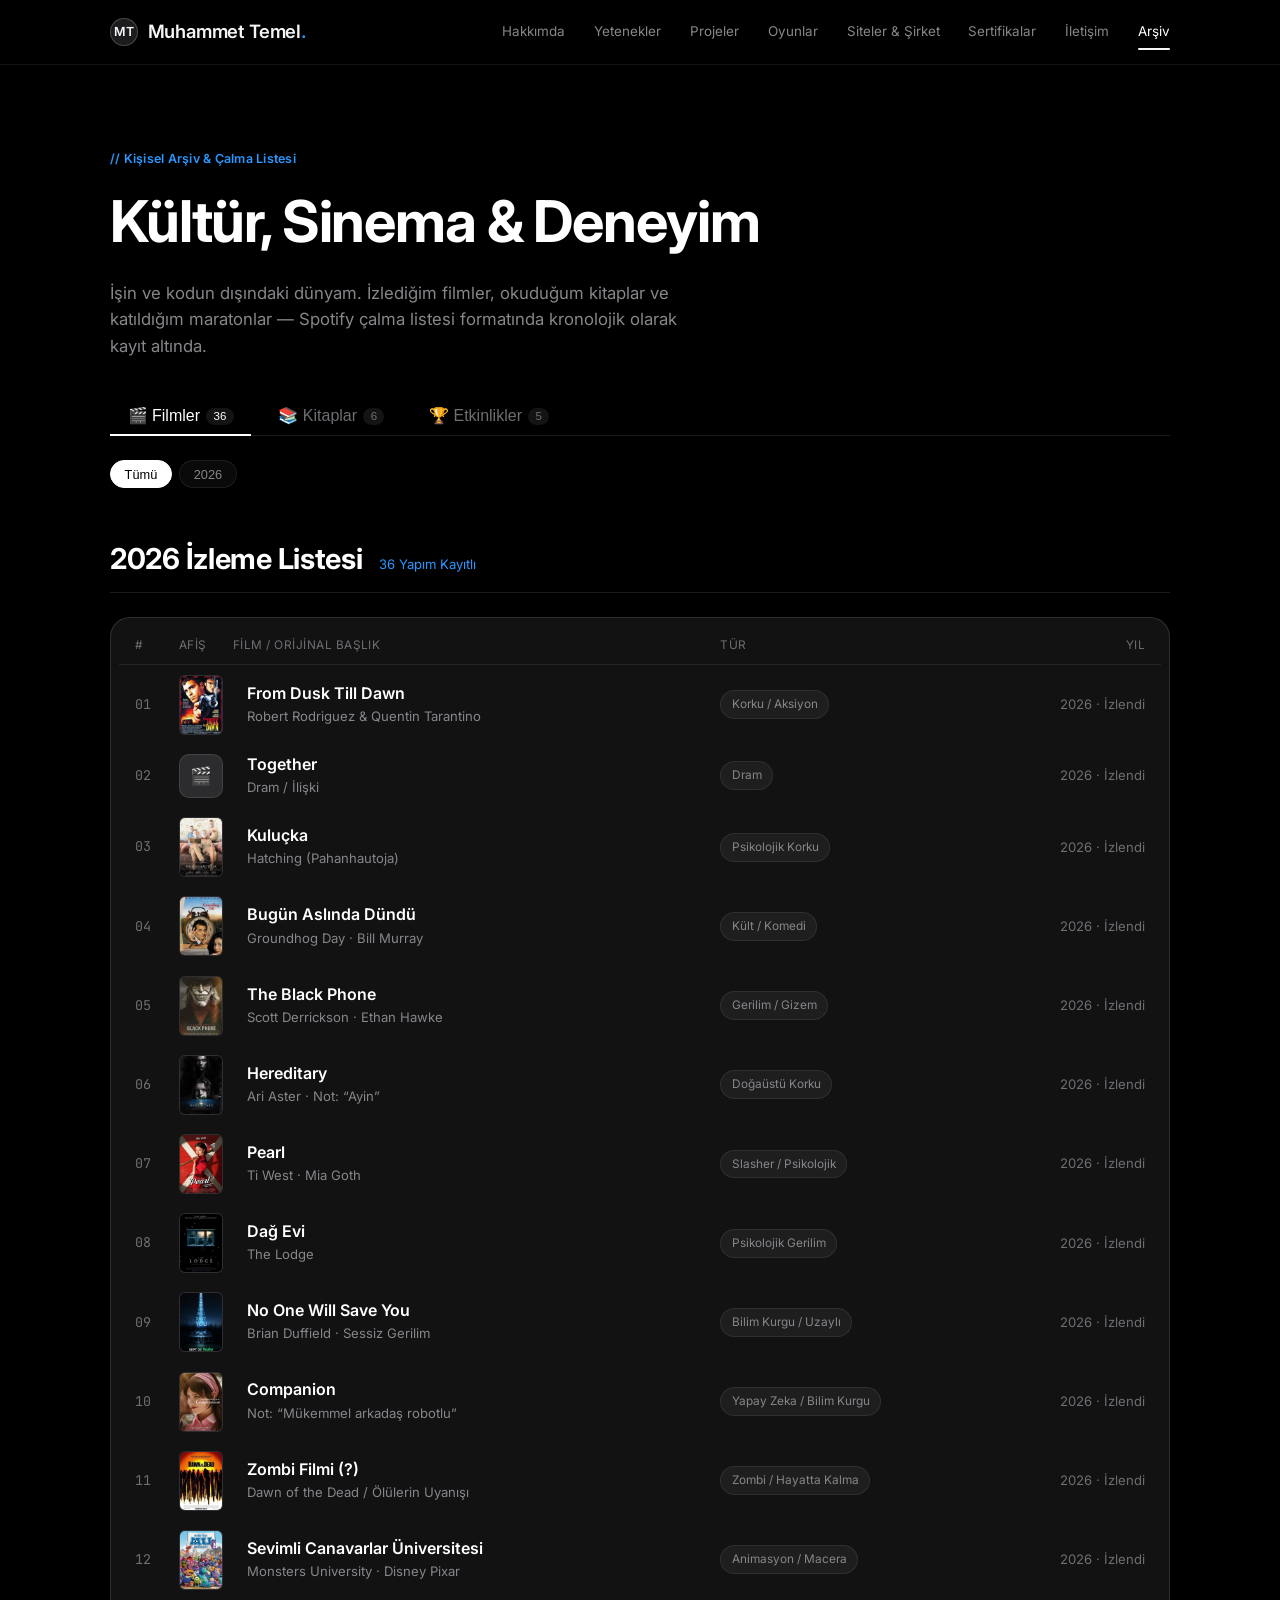
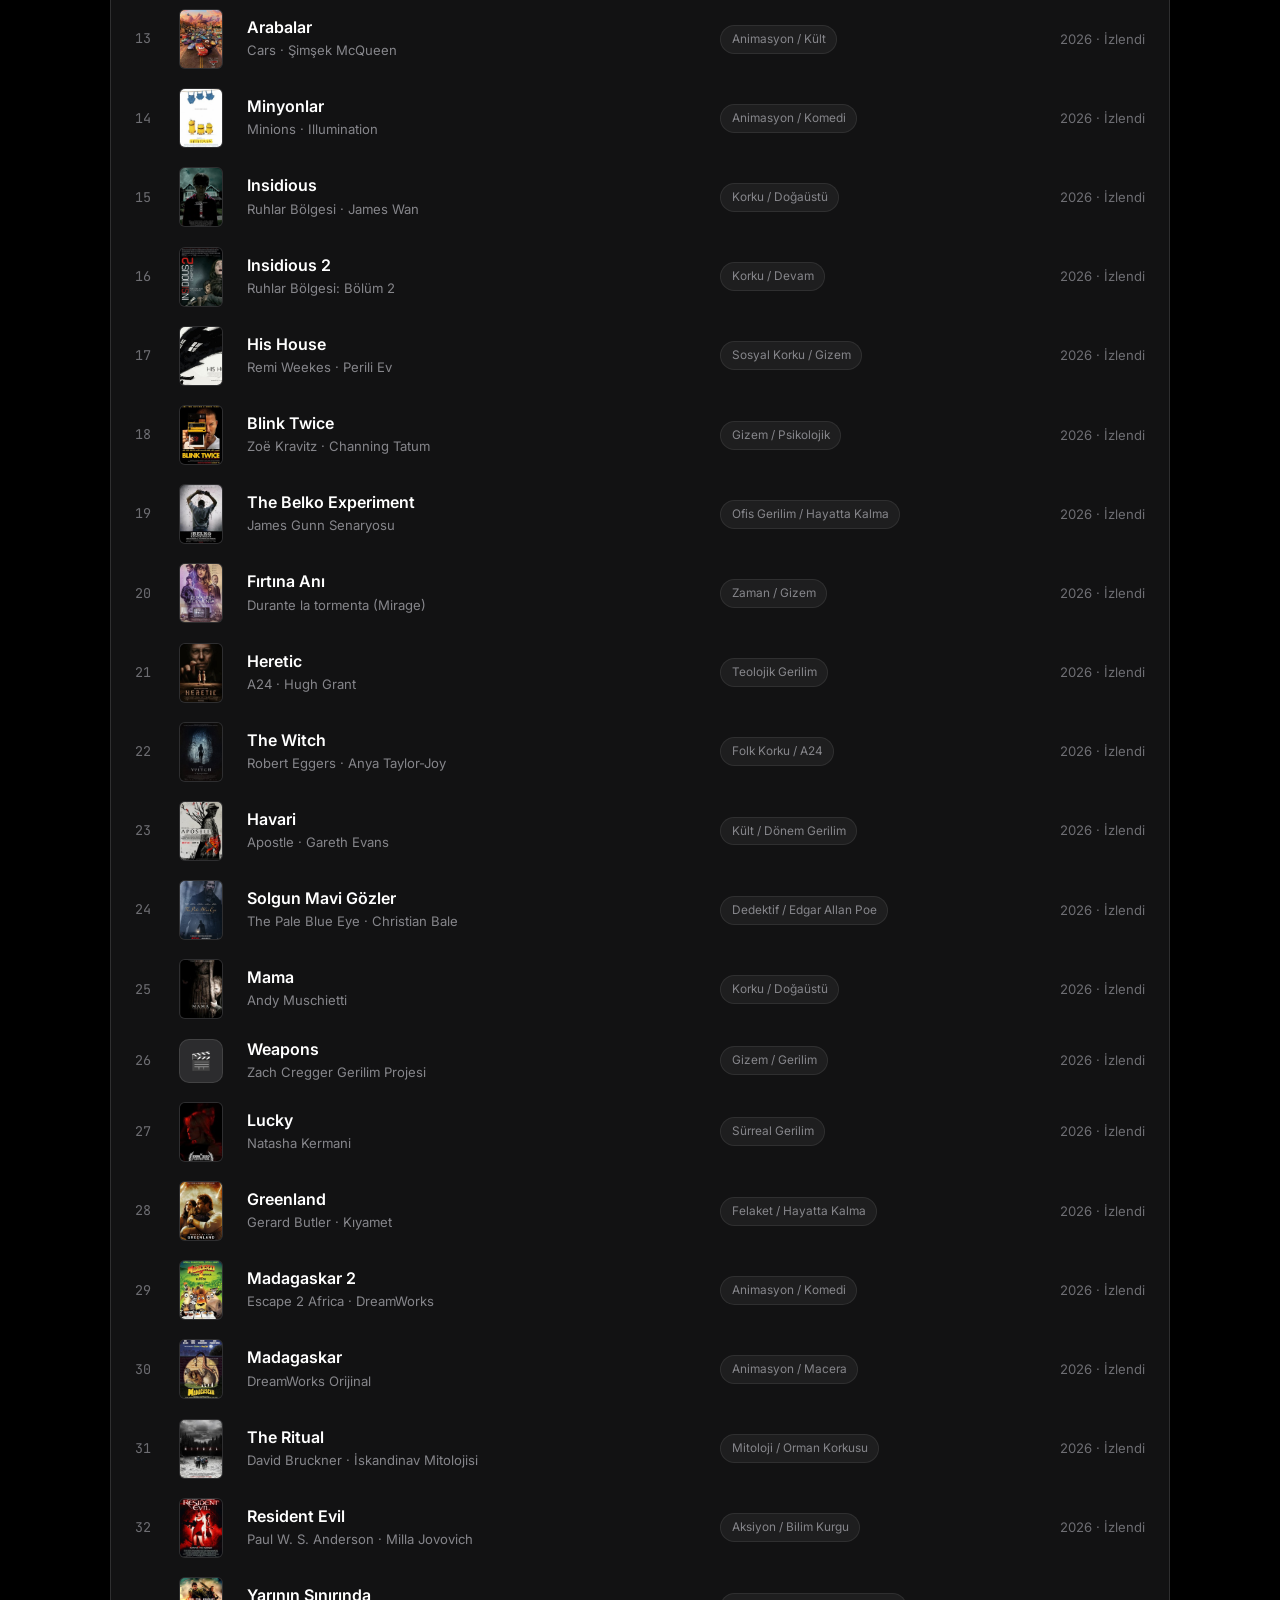
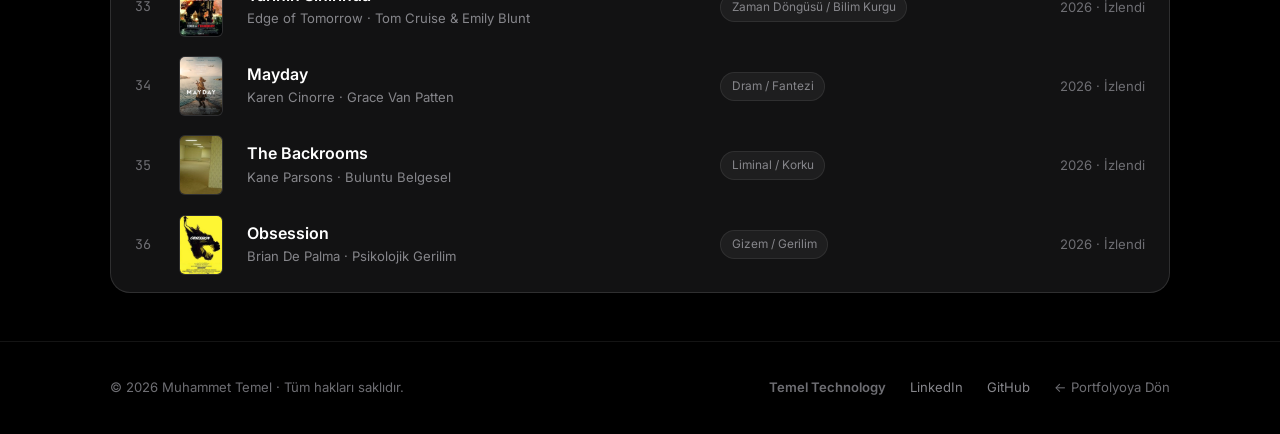
==== commit d854399f: "Bolgesel Kariyer Fuari katilimi etkinlikler zaman cizelgesine ve basarilara eklendi" ====
--- a/arsiv.html
+++ b/arsiv.html
@@ -40,7 +40,7 @@
         <div class="tabs" id="tabs">
           <button class="tab active" data-panel="filmler">🎬 Filmler<span class="count">36</span></button>
           <button class="tab" data-panel="kitaplar">📚 Kitaplar<span class="count">6</span></button>
-          <button class="tab" data-panel="etkinlikler">🏆 Etkinlikler<span class="count">4</span></button>
+          <button class="tab" data-panel="etkinlikler">🏆 Etkinlikler<span class="count">5</span></button>
         </div>
 
         <div class="yearbar" id="yearbar"></div>
@@ -589,8 +589,14 @@
       <!-- 🏆 Etkinlikler Paneli -->
       <section class="panel" id="etkinlikler">
         <div class="year-group" data-year="2026">
-          <div class="year-head"><span>2026 Hackathon & Atölyeler</span><em>4 Etkinlik</em></div>
+          <div class="year-head"><span>2026 Hackathon & Etkinlikler</span><em>5 Etkinlik</em></div>
           <div class="timeline">
+            <div class="event">
+              <div class="e-date">2026</div>
+              <h4>Bölgesel Kariyer Fuarı — Katılımcı</h4>
+              <div class="e-place">Kariyer & Network Maratonu</div>
+              <p>Önde gelen teknoloji, savunma sanayii ve yazılım şirketlerinin temsilcileriyle doğrudan temas kurarak; staj ve kariyer fırsatları, mülakat simülasyonları ve sektördeki güncel mühendislik ihtiyaçları üzerine networking gerçekleştirdim.</p>
+            </div>
             <div class="event">
               <div class="e-date">2026</div>
               <h4>Roketsan LevelUp Workshop — 3 Günlük Seri</h4>
